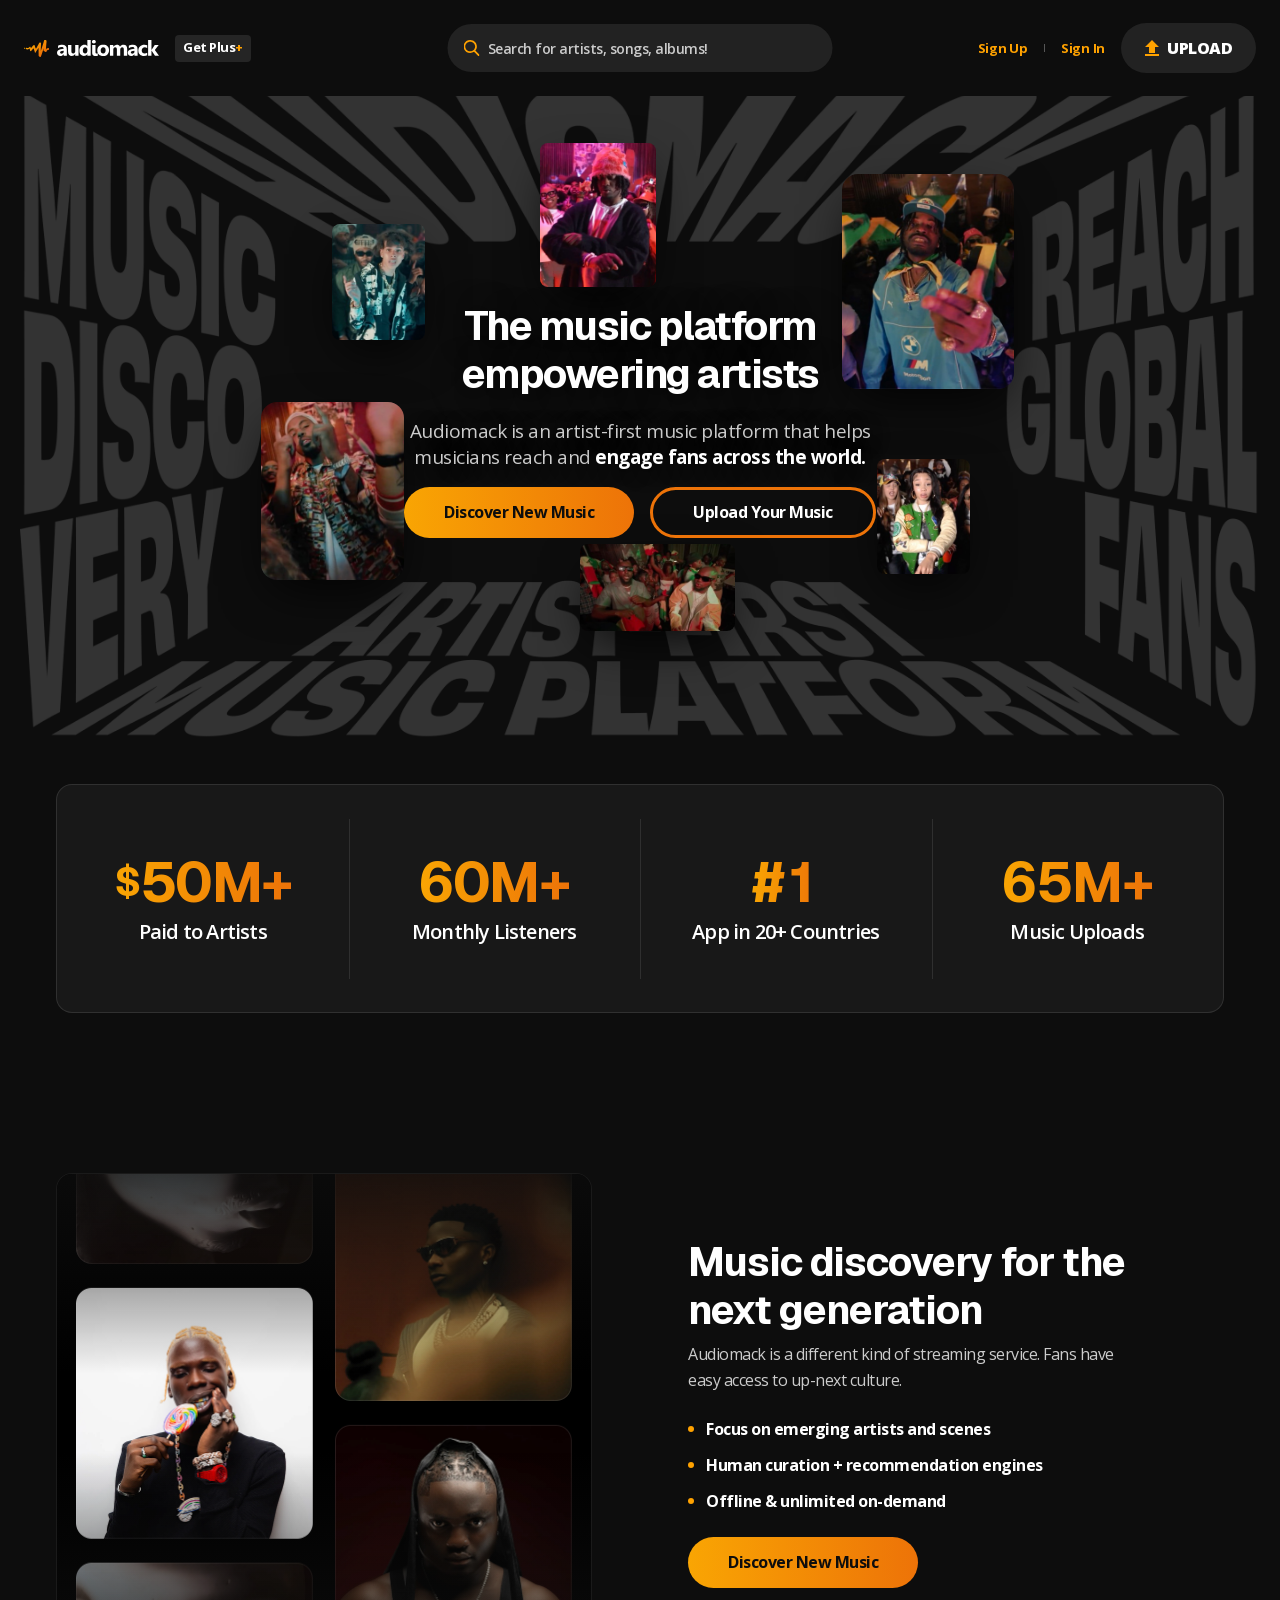
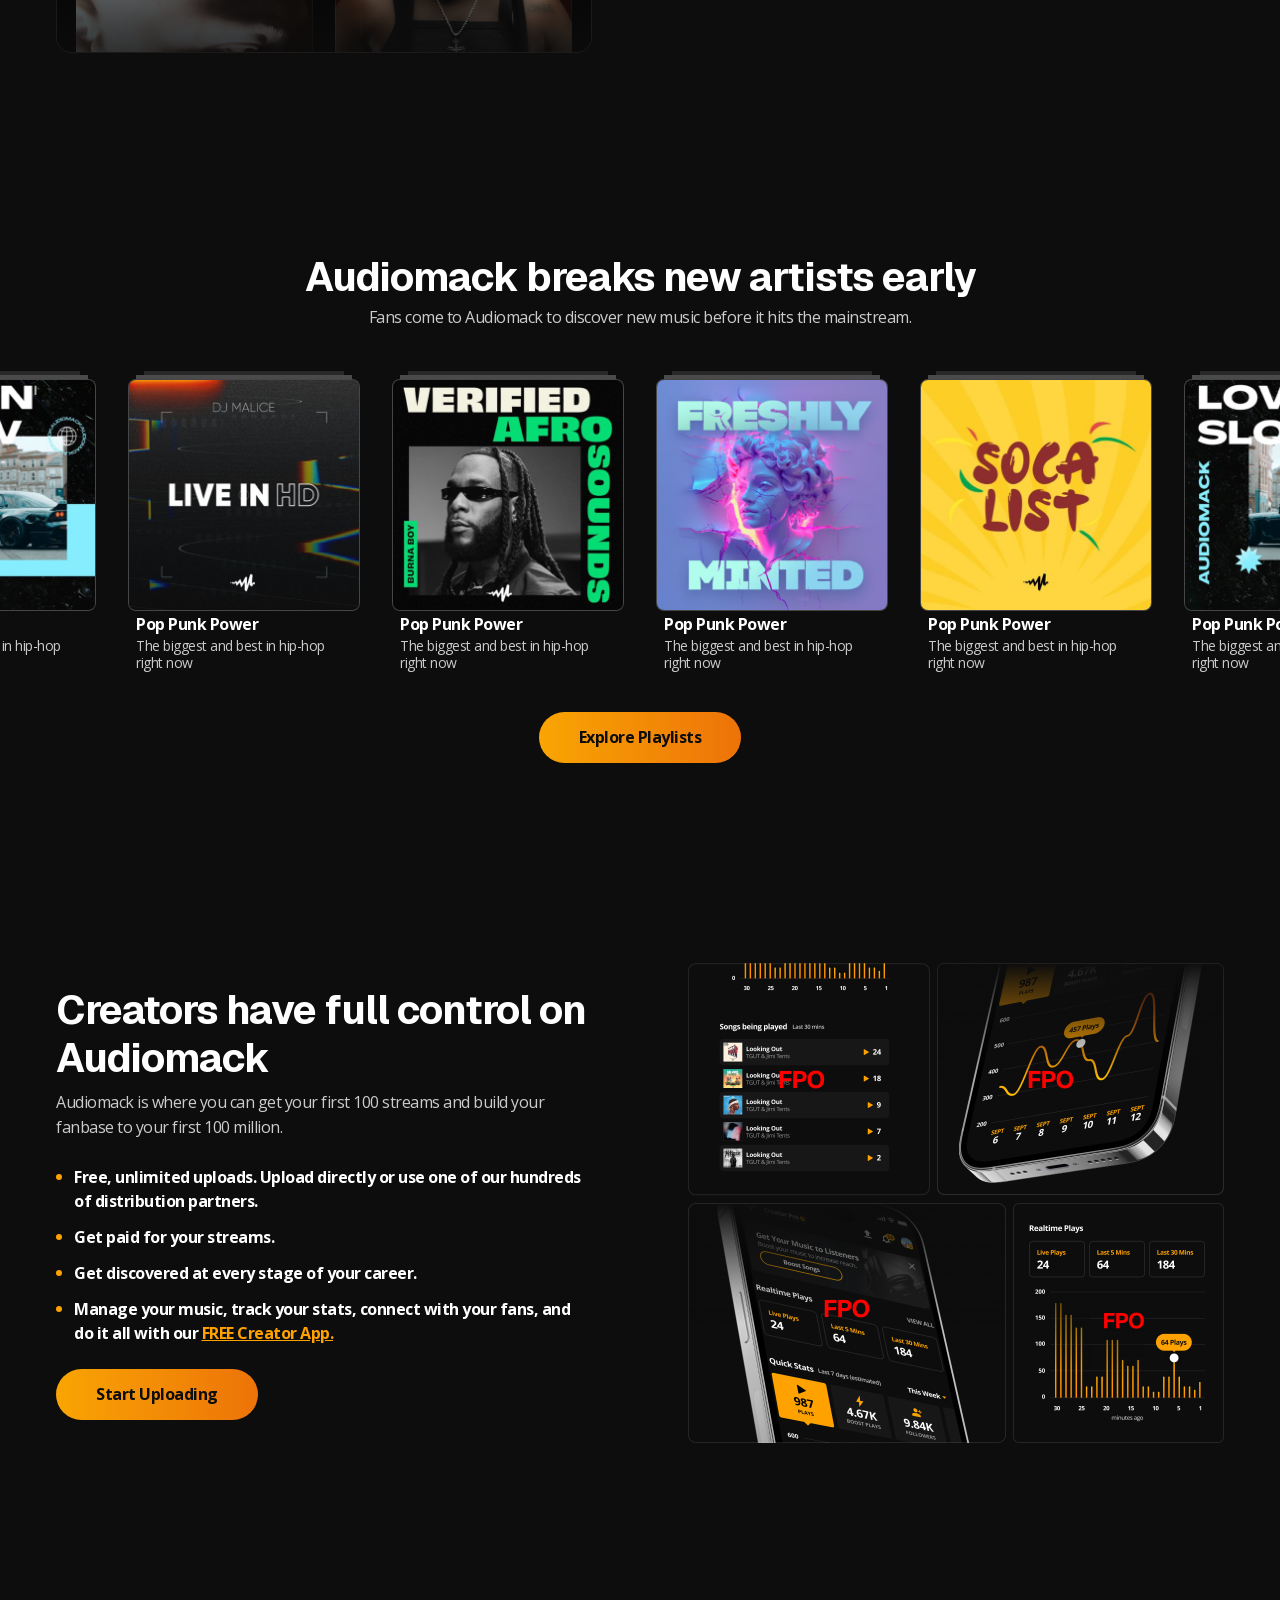
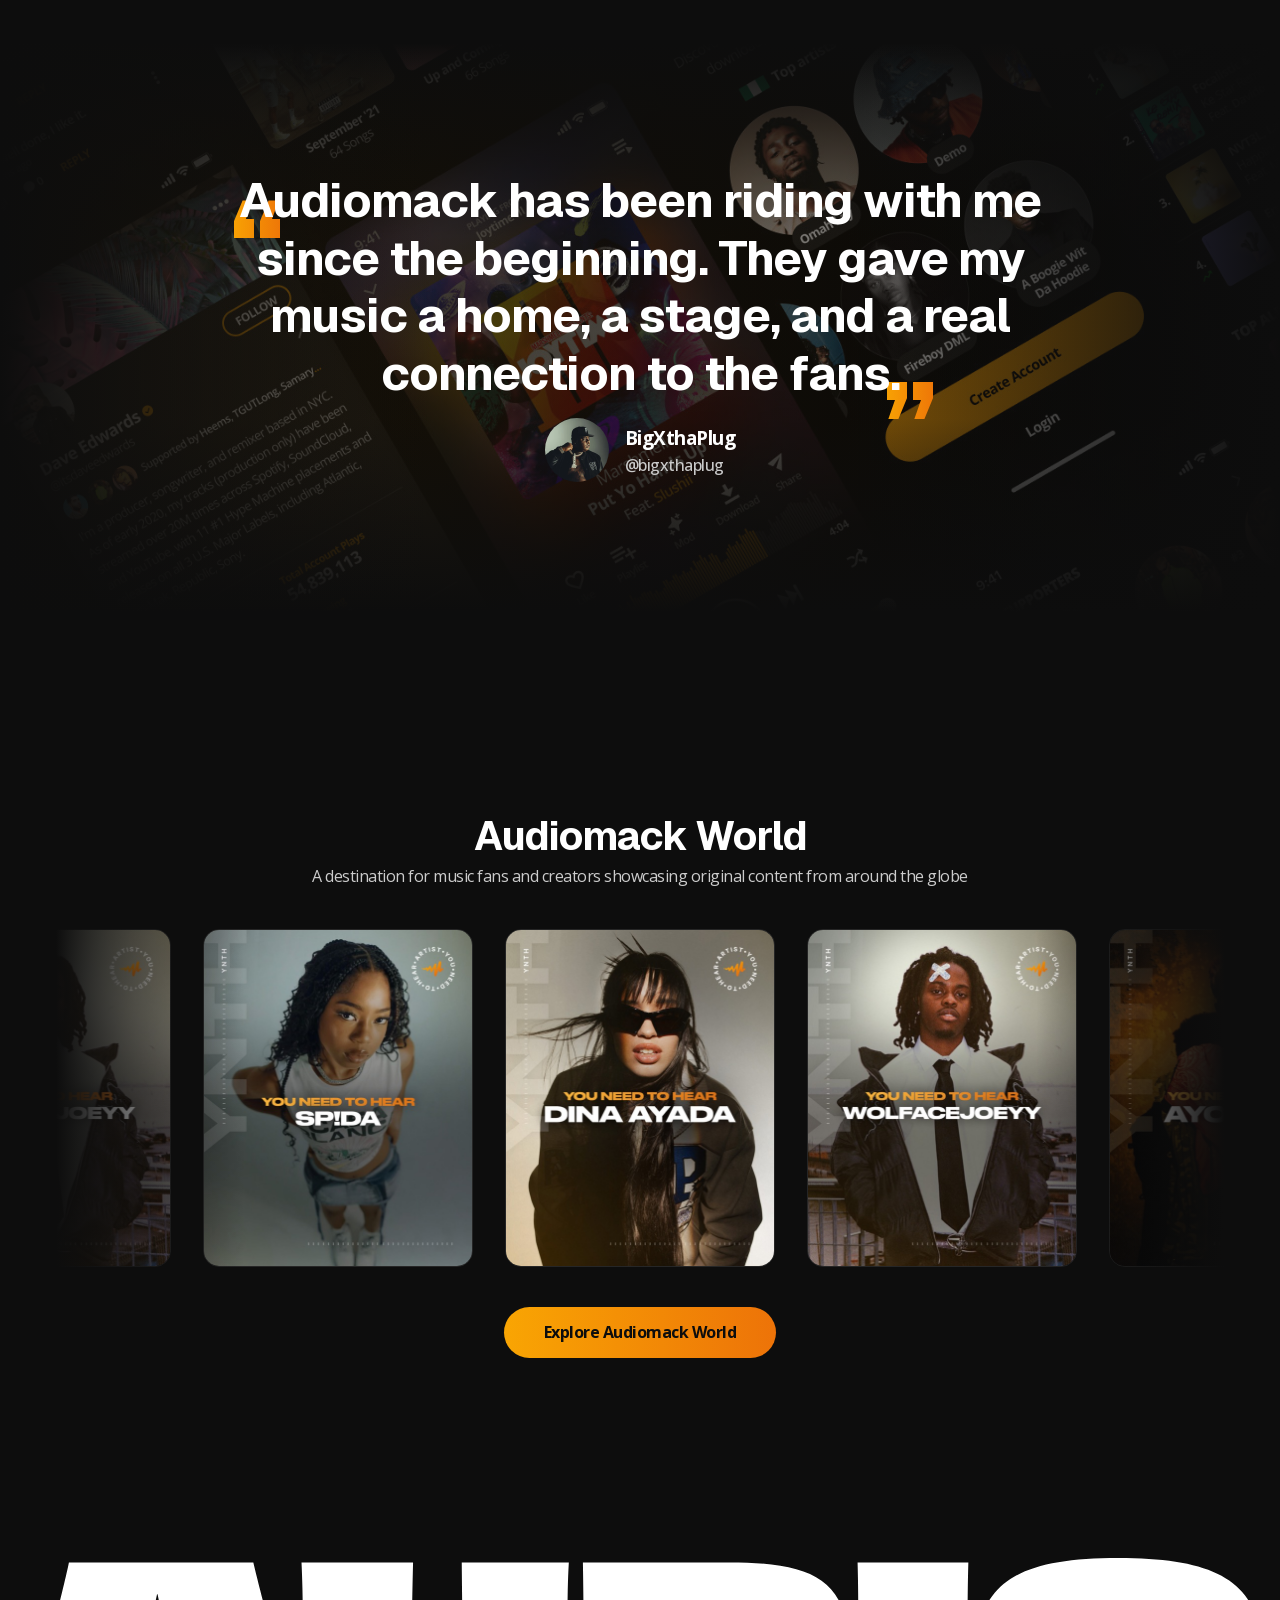
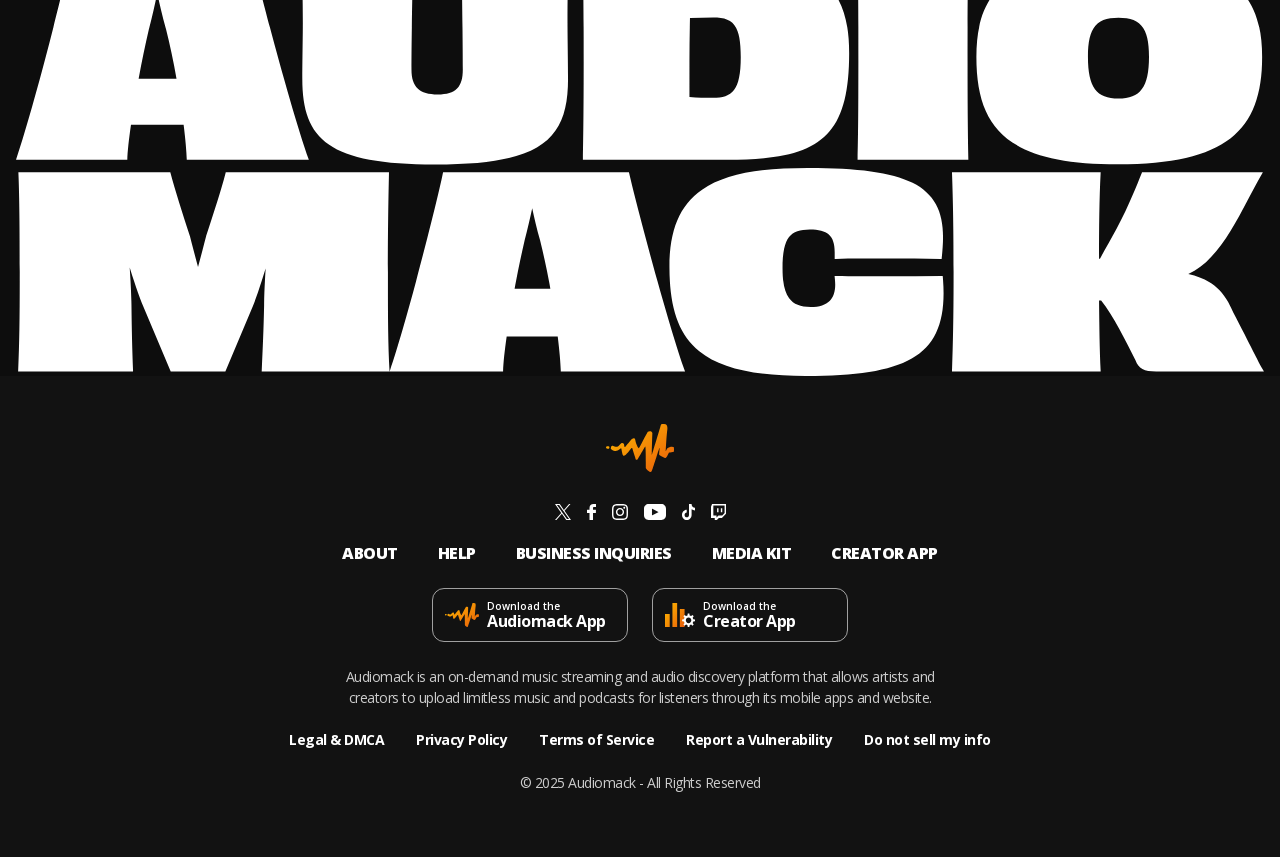
==== index.html @ eeddd021 "Animate music discovery collage as two looping columns Replace the five-image collage with the two c" ====
<!doctype html>
<html lang="en">
  <head>
    <meta charset="utf-8" />
    <meta name="viewport" content="width=device-width, initial-scale=1" />
    <meta name="robots" content="noindex, nofollow" />
    <title>Audiomack — The music platform empowering artists</title>
    <meta
      name="description"
      content="Audiomack is an artist-first music platform that helps musicians reach and engage fans across the world."
    />
    <link rel="icon" href="img/logo-mark.svg" type="image/svg+xml" />
    <link rel="preload" href="fonts/geist-latin-var.woff2" as="font" type="font/woff2" crossorigin />
    <link rel="preload" href="fonts/opensans-latin-var.woff2" as="font" type="font/woff2" crossorigin />
    <link rel="stylesheet" href="styles.css" />
  </head>
  <body>
    <!-- ============================================================ nav -->
    <header class="nav" id="nav">
      <nav class="nav__inner">
        <div class="nav__brand">
          <button class="nav__menu" type="button" aria-label="Menu">
            <span class="nav__menu-bars" aria-hidden="true"></span>
          </button>
          <a class="logo" href="./" aria-label="Audiomack home">
            <img class="logo__mark" src="img/logo-mark.svg" alt="" />
            <img class="logo__word" src="img/logo-word.svg" alt="Audiomack" />
          </a>
          <a class="pill-plus" href="#">Get Plus<span>+</span></a>
        </div>

        <div class="nav__search">
          <form class="search" role="search" onsubmit="return false">
            <label class="sr-only" for="site-search">Search for artists, songs, albums</label>
            <img class="search__icon" src="img/icon-search.svg" alt="" />
            <input
              class="search__input"
              id="site-search"
              type="search"
              placeholder="Search for artists, songs, albums!"
            />
          </form>
        </div>

        <div class="nav__actions">
          <button class="nav__search-btn" type="button" aria-label="Search">
            <span class="nav__search-glyph" aria-hidden="true"></span>
          </button>
          <div class="auth">
            <a href="#">Sign Up</a>
            <span class="auth__divider" aria-hidden="true"></span>
            <a href="#">Sign In</a>
          </div>
          <a class="btn-upload" href="#">
            <img src="img/icon-upload.svg" alt="" />
            <span>Upload</span>
          </a>
        </div>
      </nav>
    </header>

    <main>
      <!-- ========================================================= hero -->
      <section class="hero">
        <div class="hero__stage">
          <!-- extruded type backdrop -->
          <div class="hero__type" data-layer="hero-type">
            <img src="img/hero-type.png" alt="" />
          </div>

          <!-- floating artist cards; data-depth is a parallax weight -->
          <div class="hero__cards" data-layer="hero-cards">
            <div class="hero__card" data-depth="0.9"
                 style="left:20.417%; top:47.188%; width:11.111%; aspect-ratio:160/200; border-radius:16px">
              <img src="img/hero-card-1.jpg" alt="" />
            </div>
            <div class="hero__card" data-depth="0.45"
                 style="left:25.972%; top:19.753%; width:7.222%; aspect-ratio:104/130; border-radius:8px">
              <img src="img/hero-card-2.jpg" alt="" />
            </div>
            <div class="hero__card" data-depth="0.5"
                 style="left:68.542%; top:55.967%; width:7.222%; aspect-ratio:104/130; border-radius:8px">
              <img src="img/hero-card-3.jpg" alt="" />
            </div>
            <div class="hero__card" data-depth="0.75"
                 style="left:45.347%; top:69.136%; width:12.083%; aspect-ratio:174/98; border-radius:8px">
              <img src="img/hero-card-4.jpg" alt="" />
            </div>
            <div class="hero__card" data-depth="0.6"
                 style="left:42.222%; top:7.270%; width:9.028%; aspect-ratio:130/162; border-radius:8px">
              <img src="img/hero-card-5.jpg" alt="" />
            </div>
            <div class="hero__card" data-depth="1"
                 style="left:65.764%; top:12.072%; width:13.472%; aspect-ratio:194/242; border-radius:16px">
              <img src="img/hero-card-6.jpg" alt="" />
            </div>
          </div>

          <div class="hero__copy">
            <h1 class="hero__title">The music platform<br />empowering artists</h1>
            <p class="hero__lede">
              Audiomack is an artist-first music platform that helps musicians
              reach and <strong>engage fans across the world.</strong>
            </p>
            <div class="hero__actions">
              <a class="btn btn--primary" href="#">Discover New Music</a>
              <a class="btn btn--outline" href="#">Upload Your Music</a>
            </div>
          </div>
        </div>
      </section>

      <div class="stack">
        <div class="stack__pair">
          <!-- ==================================================== stats -->
          <div class="container">
            <div class="stats">
              <div class="stat">
                <div class="stat__value">
                  <span class="stat__prefix">$</span><span class="stat__num">50M+</span>
                </div>
                <p class="stat__label">Paid to Artists</p>
              </div>
              <div class="stat">
                <div class="stat__value"><span class="stat__num">60M+</span></div>
                <p class="stat__label">Monthly Listeners</p>
              </div>
              <div class="stat stat--rank">
                <div class="stat__value"><span class="stat__num">#1</span></div>
                <p class="stat__label">App in 20+ Countries</p>
              </div>
              <div class="stat">
                <div class="stat__value"><span class="stat__num">65M+</span></div>
                <p class="stat__label">Music Uploads</p>
              </div>
            </div>
          </div>

          <!-- ================================================ discovery -->
          <div class="container">
            <div class="split">
              <div class="split__media">
                <div class="collage">
                  <!-- each column is one exported strip, doubled so the drift loops seamlessly -->
                  <div class="collage__col collage__col--a">
                    <div class="collage__track collage__track--up">
                      <img src="img/artists-left.png" alt="" />
                      <img src="img/artists-left.png" alt="" aria-hidden="true" />
                    </div>
                  </div>
                  <div class="collage__col collage__col--b">
                    <div class="collage__track collage__track--down">
                      <img src="img/artists-right.png" alt="" />
                      <img src="img/artists-right.png" alt="" aria-hidden="true" />
                    </div>
                  </div>
                  <div class="collage__fade collage__fade--top" aria-hidden="true"></div>
                  <div class="collage__fade collage__fade--bottom" aria-hidden="true"></div>
                </div>
              </div>

              <div class="split__body">
                <div class="section-copy section-copy--narrow">
                  <div>
                    <h2>Music discovery for the next generation</h2>
                    <p>
                      Audiomack is a different kind of streaming service. Fans
                      have easy access to up-next culture.
                    </p>
                  </div>
                  <ul class="bullets">
                    <li><img src="img/bullet.svg" alt="" /><span>Focus on emerging artists and scenes</span></li>
                    <li><img src="img/bullet.svg" alt="" /><span>Human curation + recommendation engines</span></li>
                    <li><img src="img/bullet.svg" alt="" /><span>Offline &amp; unlimited on-demand</span></li>
                  </ul>
                  <a class="btn btn--primary" href="#">Discover New Music</a>
                </div>
              </div>
            </div>
          </div>
        </div>

        <!-- ================================================== playlists -->
        <section class="section">
          <div class="container">
            <div class="section__head">
              <h2>Audiomack breaks new artists early</h2>
              <p>Fans come to Audiomack to discover new music before it hits the mainstream.</p>
            </div>
          </div>

          <div class="rail">
            <div class="rail__track">
              <div class="rail__items">
                <article class="tile">
                  <img class="tile__shelf" src="img/tile-shelf.svg" alt="" />
                  <div class="tile__art"><img src="img/pl-1.jpg" alt="Pop Punk Power" /></div>
                  <div class="tile__text">
                    <h3 class="tile__title">Pop Punk Power</h3>
                    <p class="tile__sub">The biggest and best in hip-hop right now</p>
                  </div>
                </article>
                <article class="tile">
                  <img class="tile__shelf" src="img/tile-shelf.svg" alt="" />
                  <div class="tile__art"><img src="img/pl-2.jpg" alt="Pop Punk Power" /></div>
                  <div class="tile__text">
                    <h3 class="tile__title">Pop Punk Power</h3>
                    <p class="tile__sub">The biggest and best in hip-hop right now</p>
                  </div>
                </article>
                <article class="tile">
                  <img class="tile__shelf" src="img/tile-shelf.svg" alt="" />
                  <div class="tile__art"><img src="img/pl-3.jpg" alt="Pop Punk Power" /></div>
                  <div class="tile__text">
                    <h3 class="tile__title">Pop Punk Power</h3>
                    <p class="tile__sub">The biggest and best in hip-hop right now</p>
                  </div>
                </article>
                <article class="tile">
                  <img class="tile__shelf" src="img/tile-shelf.svg" alt="" />
                  <div class="tile__art"><img src="img/pl-4.jpg" alt="Pop Punk Power" /></div>
                  <div class="tile__text">
                    <h3 class="tile__title">Pop Punk Power</h3>
                    <p class="tile__sub">The biggest and best in hip-hop right now</p>
                  </div>
                </article>
                <article class="tile">
                  <img class="tile__shelf" src="img/tile-shelf.svg" alt="" />
                  <div class="tile__art"><img src="img/pl-5.jpg" alt="Pop Punk Power" /></div>
                  <div class="tile__text">
                    <h3 class="tile__title">Pop Punk Power</h3>
                    <p class="tile__sub">The biggest and best in hip-hop right now</p>
                  </div>
                </article>
                <article class="tile">
                  <img class="tile__shelf" src="img/tile-shelf.svg" alt="" />
                  <div class="tile__art"><img src="img/pl-1.jpg" alt="Pop Punk Power" /></div>
                  <div class="tile__text">
                    <h3 class="tile__title">Pop Punk Power</h3>
                    <p class="tile__sub">The biggest and best in hip-hop right now</p>
                  </div>
                </article>
              </div>
            </div>
          </div>

          <a class="btn btn--primary" href="#">Explore Playlists</a>
        </section>

        <!-- =================================================== creators -->
        <div class="container">
          <div class="split">
            <div class="split__body">
              <div class="section-copy">
                <div>
                  <h2>Creators have full control on Audiomack</h2>
                  <p>
                    Audiomack is where you can get your first 100 streams and
                    build your fanbase to your first 100 million.
                  </p>
                </div>
                <ul class="bullets">
                  <li>
                    <img src="img/bullet.svg" alt="" />
                    <span>Free, unlimited uploads. Upload directly or use one of our hundreds of distribution partners.</span>
                  </li>
                  <li><img src="img/bullet.svg" alt="" /><span>Get paid for your streams.</span></li>
                  <li><img src="img/bullet.svg" alt="" /><span>Get discovered at every stage of your career.</span></li>
                  <li>
                    <img src="img/bullet.svg" alt="" />
                    <span>Manage your music, track your stats, connect with your fans, and do it all with our
                      <a href="#">FREE Creator App.</a></span>
                  </li>
                </ul>
                <a class="btn btn--primary" href="#">Start Uploading</a>
              </div>
            </div>

            <div class="split__media">
              <div class="dashboard">
                <img src="img/creator-dashboard.png" alt="" />
              </div>
            </div>
          </div>
        </div>

        <!-- ================================================ testimonial -->
        <section class="quote">
          <div class="quote__inner">
            <img class="quote__bg" src="img/testimonial-collage.jpg" alt="" />
            <div class="quote__wash" aria-hidden="true"></div>
            <div class="quote__fade-y" aria-hidden="true"></div>
            <div class="quote__fade-x" aria-hidden="true"></div>

            <span class="quote__mark quote__mark--open" aria-hidden="true">&ldquo;</span>
            <span class="quote__mark quote__mark--close" aria-hidden="true">&rdquo;</span>

            <figure class="quote__figure">
              <blockquote class="quote__text">
                Audiomack has been riding with me since the beginning. They gave
                my music a home, a stage, and a real connection to the fans.
              </blockquote>
              <figcaption class="quote__by">
                <img class="quote__avatar" src="img/avatar-bigx.png" alt="" />
                <div>
                  <p class="quote__name">BigXthaPlug</p>
                  <p class="quote__handle">@bigxthaplug</p>
                </div>
              </figcaption>
            </figure>
          </div>
        </section>

        <!-- ====================================================== world -->
        <section class="section">
          <div class="container">
            <div class="section__head">
              <h2>Audiomack World</h2>
              <p>
                A destination for music fans and creators showcasing original
                content from around the globe
              </p>
            </div>
          </div>

          <!-- Frame 26086895: clipped to the content column, black fades either side -->
          <div class="rail rail--framed">
            <div class="rail__track">
              <div class="rail__items">
                <div class="world-card"><img src="img/world-1.jpg" alt="" /></div>
                <div class="world-card"><img src="img/world-2.jpg" alt="" /></div>
                <div class="world-card"><img src="img/world-3.jpg" alt="" /></div>
                <div class="world-card"><img src="img/world-1.jpg" alt="" /></div>
                <div class="world-card"><img src="img/world-4.jpg" alt="" /></div>
              </div>
            </div>
            <div class="rail__fade rail__fade--start" aria-hidden="true"></div>
            <div class="rail__fade rail__fade--end" aria-hidden="true"></div>
          </div>

          <a class="btn btn--primary" href="#">Explore Audiomack World</a>
        </section>

        <!-- =========================================== wordmark + footer -->
        <div>
          <div class="wordmark">
            <img src="img/wordmark-audiomack.svg" alt="Audiomack" />
          </div>

          <footer class="footer">
            <div class="footer__inner">
              <img class="footer__mark" src="img/logo-mark.svg" alt="Audiomack" />
              <img class="footer__social" src="img/social-icons.svg" alt="Audiomack on social media" />

              <nav class="footer__nav" aria-label="Footer">
                <a href="#">About</a>
                <a href="#">Help</a>
                <a href="#">Business inquiries</a>
                <a href="#">Media Kit</a>
                <a href="#">Creator App</a>
              </nav>

              <div class="badges">
                <a class="badge" href="#">
                  <img src="img/badge-mark.svg" alt="" style="width:34px" />
                  <span>
                    <span class="badge__eyebrow">Download the</span>
                    <span class="badge__label">Audiomack App</span>
                  </span>
                </a>
                <a class="badge" href="#">
                  <img src="img/badge-creator-icon.svg" alt="" style="width:30px" />
                  <span>
                    <span class="badge__eyebrow">Download the</span>
                    <span class="badge__label">Creator App</span>
                  </span>
                </a>
              </div>

              <p class="footer__about">
                Audiomack is an on-demand music streaming and audio discovery
                platform that allows artists and creators to upload limitless
                music and podcasts for listeners through its mobile apps and
                website.
              </p>

              <nav class="footer__legal" aria-label="Legal">
                <a href="#">Legal &amp; DMCA</a>
                <a href="#">Privacy Policy</a>
                <a href="#">Terms of Service</a>
                <a href="#">Report a Vulnerability</a>
                <a href="#">Do not sell my info</a>
              </nav>

              <p class="footer__copyright">© 2025 Audiomack - All Rights Reserved</p>
            </div>
          </footer>
        </div>
      </div>
    </main>

    <script src="main.js"></script>
  </body>
</html>
---- styles.css ----
/* ==========================================================================
   Audiomack — homepage design shot
   Ported from Figma "AM — Desktop" / AM-Home (16657:2581), a 1440 frame with
   a 1168 content column. Static: no build step, no CDN, relative paths only.
   ========================================================================== */

@font-face {
  font-family: "Geist";
  src: url("fonts/geist-latin-var.woff2") format("woff2");
  font-weight: 100 900;
  font-style: normal;
  font-display: swap;
}

@font-face {
  font-family: "Open Sans";
  src: url("fonts/opensans-latin-var.woff2") format("woff2");
  font-weight: 300 800;
  font-style: normal;
  font-display: swap;
}

:root {
  --bg: #0d0d0d;
  --surface: #181818;
  --surface-raised: #222;
  --surface-footer: #121212;
  --surface-tile: #262626;
  --line: rgba(255, 255, 255, 0.1);
  --line-strong: rgba(255, 255, 255, 0.15);
  --text: #fff;
  --muted: #ccc;
  --muted-dim: #cacaca;
  --brand: #ffa200;
  --brand-from: #ed7308;
  --brand-to: #f9a503;
  --brand-gradient: linear-gradient(to left, var(--brand-from), var(--brand-to));

  --font-display: "Geist", ui-sans-serif, system-ui, sans-serif;
  --font-sans: "Open Sans", ui-sans-serif, system-ui, sans-serif;

  --container: 1168px;
  --gutter: 24px;
  --section-gap: 200px;
}

*,
*::before,
*::after {
  box-sizing: border-box;
}

html {
  scroll-behavior: smooth;
}

body {
  margin: 0;
  background: var(--bg);
  color: var(--text);
  font-family: var(--font-sans);
  -webkit-font-smoothing: antialiased;
}

img {
  display: block;
  max-width: 100%;
}

a {
  color: inherit;
  text-decoration: none;
}

::selection {
  background: var(--brand);
  color: var(--bg);
}

:focus-visible {
  outline: 2px solid var(--brand);
  outline-offset: 3px;
  border-radius: 4px;
}

@media (prefers-reduced-motion: reduce) {
  html {
    scroll-behavior: auto;
  }
  *,
  *::before,
  *::after {
    animation-duration: 0.01ms !important;
    transition-duration: 0.01ms !important;
  }
}

/* max-width carries the gutter so the *content* box is a true 1168 at
   desktop; the padding only starts biting once the window is narrower. */
.container {
  width: 100%;
  max-width: calc(var(--container) + var(--gutter) * 2);
  margin-inline: auto;
  padding-inline: var(--gutter);
}

.sr-only {
  position: absolute;
  width: 1px;
  height: 1px;
  padding: 0;
  margin: -1px;
  overflow: hidden;
  clip-path: inset(50%);
  white-space: nowrap;
  border: 0;
}

/* --------------------------------------------------------------- buttons */

.btn {
  display: inline-flex;
  align-items: center;
  justify-content: center;
  white-space: nowrap;
  border: 0;
  border-radius: 999px;
  padding: 16px 40px;
  font-family: var(--font-sans);
  font-size: 16px;
  font-weight: 700;
  line-height: 1.2;
  letter-spacing: -0.5px;
  cursor: pointer;
  transition: transform 0.2s ease-out, box-shadow 0.2s ease-out,
    background-color 0.2s ease-out;
}

.btn:hover {
  transform: translateY(-2px);
}

.btn:active {
  transform: translateY(0);
}

.btn--primary {
  background-image: var(--brand-gradient);
  color: var(--bg);
}

.btn--primary:hover {
  box-shadow: 0 14px 32px -12px rgba(249, 165, 3, 0.8);
}

/* the border is absorbed out of the block padding so the outline button
   still measures the same height as the solid one beside it */
.btn--outline {
  border: 3px solid var(--brand-from);
  padding-block: 13px;
  background: transparent;
  color: var(--text);
}

.btn--outline:hover {
  background: rgba(237, 115, 8, 0.1);
}

/* ------------------------------------------------------------------- nav */

.nav {
  position: sticky;
  top: 0;
  z-index: 50;
  width: 100%;
  transition: background-color 0.3s ease, backdrop-filter 0.3s ease;
}

/* toggled from main.js once the page scrolls */
.nav.is-scrolled {
  background: rgba(13, 13, 13, 0.85);
  backdrop-filter: blur(12px);
}

.nav__inner {
  position: relative;
  display: flex;
  align-items: center;
  gap: 16px;
  height: 96px;
  max-width: 1440px;
  margin-inline: auto;
  padding-inline: var(--gutter);
}

.nav__brand {
  display: flex;
  align-items: center;
  gap: 16px;
}

/* the hamburger and the icon-only search both appear at the mobile breakpoint */
.nav__menu,
.nav__search-btn {
  display: none;
  align-items: center;
  justify-content: center;
  width: 16px;
  height: 24px;
  padding: 0;
  border: 0;
  background: none;
  cursor: pointer;
}

/* three bars: the centre one is the element, the outer two are its edges */
.nav__menu-bars,
.nav__menu-bars::before,
.nav__menu-bars::after {
  display: block;
  width: 16px;
  height: 2px;
  border-radius: 1px;
  background: var(--text);
}

.nav__menu-bars {
  position: relative;
}

.nav__menu-bars::before,
.nav__menu-bars::after {
  content: "";
  position: absolute;
  left: 0;
}

.nav__menu-bars::before {
  top: -5px;
}

.nav__menu-bars::after {
  top: 5px;
}

/* masked so the orange source SVG can be drawn in white */
.nav__search-glyph {
  display: block;
  width: 18px;
  height: 18px;
  background: var(--text);
  -webkit-mask: url("img/icon-search.svg") center / contain no-repeat;
  mask: url("img/icon-search.svg") center / contain no-repeat;
}

.logo {
  display: flex;
  align-items: center;
  gap: 8px;
}

.logo__mark {
  width: 25px;
  height: 17px;
}

.logo__word {
  width: 102px;
  height: 16px;
}

.pill-plus {
  border-radius: 4px;
  background: rgba(255, 255, 255, 0.1);
  padding: 6px 8px 8px;
  font-size: 13px;
  font-weight: 700;
  line-height: 1;
  letter-spacing: -0.5px;
  transition: background-color 0.2s ease;
}

.pill-plus:hover {
  background: rgba(255, 255, 255, 0.2);
}

.pill-plus span {
  color: var(--brand);
}

/* the search field is centred on the 1440 frame, not on the flex row */
.nav__search {
  position: absolute;
  left: 50%;
  transform: translateX(-50%);
  width: 385px;
  height: 48px;
}

.search {
  position: relative;
  height: 100%;
}

.search__icon {
  position: absolute;
  top: 50%;
  left: 16px;
  width: 16px;
  height: 16px;
  transform: translateY(-50%);
  pointer-events: none;
}

.search__input {
  width: 100%;
  height: 100%;
  border: 0;
  border-radius: 30px;
  background: var(--surface-raised);
  padding: 0 16px 0 40px;
  color: var(--text);
  font-family: var(--font-sans);
  font-size: 14px;
  font-weight: 600;
  letter-spacing: -0.5px;
  transition: background-color 0.2s ease;
}

.search__input::placeholder {
  color: var(--muted);
}

.search__input:focus {
  outline: none;
  background: #2a2a2a;
}

.nav__actions {
  display: flex;
  align-items: center;
  gap: 16px;
  margin-left: auto;
}

.auth {
  display: flex;
  align-items: center;
  gap: 16px;
}

.auth a {
  color: var(--brand);
  font-size: 13px;
  font-weight: 700;
  letter-spacing: -0.25px;
}

.auth a:hover {
  text-decoration: underline;
}

.auth__divider {
  width: 1px;
  height: 8px;
  background: rgba(255, 255, 255, 0.3);
}

.btn-upload {
  display: flex;
  align-items: center;
  justify-content: center;
  gap: 8px;
  height: 50px;
  border-radius: 25px;
  background: var(--surface-raised);
  padding-inline: 24px;
  transition: background-color 0.2s ease;
}

.btn-upload:hover {
  background: #2f2f2f;
}

.btn-upload img {
  width: 14px;
  height: 16px;
}

.btn-upload span {
  font-size: 16px;
  font-weight: 800;
  letter-spacing: -0.5px;
  text-transform: uppercase;
}

/* ------------------------------------------------------------------ hero */

.hero {
  position: relative;
  width: 100%;
  overflow: hidden;
}

.hero__stage {
  position: relative;
  width: 100%;
  max-width: 1440px;
  margin-inline: auto;
  aspect-ratio: 1440 / 729;
}

/* backdrop sits at (23,-7) / 1395x730 within the 1440x729 frame */
.hero__type {
  position: absolute;
  top: -0.96%;
  left: 1.597%;
  width: 96.875%;
  height: 100.14%;
  user-select: none;
  pointer-events: none;
}

.hero__type img {
  width: 100%;
  height: 100%;
  object-fit: fill;
}

.hero__cards {
  position: absolute;
  inset: 0;
  pointer-events: none;
}

/* each card carries its own left/top/width/aspect inline — see index.html */
.hero__card {
  position: absolute;
  overflow: hidden;
  box-shadow: 0 18px 50px -12px rgba(0, 0, 0, 0.9);
}

.hero__card img {
  width: 100%;
  height: 100%;
  object-fit: cover;
}

.hero__copy {
  position: absolute;
  inset: 0;
  z-index: 10;
  display: flex;
  flex-direction: column;
  align-items: center;
  justify-content: center;
  gap: 16px;
  padding: 64px;
  text-align: center;
}

.hero__title {
  margin: 0;
  max-width: 600px;
  font-family: var(--font-display);
  font-size: 40px;
  font-weight: 700;
  line-height: 1.2;
  letter-spacing: -1.5px;
  text-shadow: 0 2px 30px rgba(0, 0, 0, 0.85);
}

.hero__lede {
  margin: 4px 0 0;
  max-width: 512px;
  color: var(--muted);
  font-size: 19px;
  line-height: 1.4;
  letter-spacing: -0.5px;
  text-shadow: 0 2px 20px rgba(0, 0, 0, 0.85);
}

.hero__lede strong {
  color: var(--text);
  font-weight: 700;
}

.hero__actions {
  display: flex;
  gap: 16px;
  align-items: flex-end;
}

/* ----------------------------------------------------------------- stats */

.stats {
  display: flex;
  align-items: center;
  border: 1px solid var(--line);
  border-radius: 16px;
  background: var(--surface);
}

.stat {
  position: relative;
  flex: 1 0 0;
  display: flex;
  flex-direction: column;
  align-items: center;
  justify-content: center;
  padding: 64px 8px;
  text-align: center;
}

/* hairline between cells */
.stat + .stat::before {
  content: "";
  position: absolute;
  top: 50%;
  left: 0;
  width: 1px;
  height: 160px;
  transform: translateY(-50%);
  background: rgba(255, 255, 255, 0.1);
}

.stat__value {
  display: flex;
  align-items: flex-end;
  justify-content: center;
  font-family: var(--font-display);
  font-weight: 700;
  line-height: 1.2;
  background-image: var(--brand-gradient);
  -webkit-background-clip: text;
  background-clip: text;
  color: transparent;
}

.stat__num {
  font-size: 56px;
  letter-spacing: -1.5px;
  white-space: nowrap;
}

/* the "$" is set smaller and sits on the baseline of the number */
.stat__prefix {
  font-size: 40px;
  letter-spacing: -1.5px;
  padding-bottom: 0.25em;
}

.stat--rank .stat__num {
  letter-spacing: 4px;
}

.stat__label {
  margin: 0;
  font-size: 20px;
  font-weight: 600;
  line-height: 1.6;
  letter-spacing: -0.8px;
}

/* ------------------------------------------------- two-column text+media */

.split {
  display: flex;
  align-items: center;
  gap: 96px;
}

.split__media,
.split__body {
  flex: 1 0 0;
  min-width: 0;
}

.section-copy {
  display: flex;
  flex-direction: column;
  align-items: flex-start;
  gap: 16px;
}

.section-copy h2 {
  margin: 0;
  font-family: var(--font-display);
  font-size: 40px;
  font-weight: 700;
  line-height: 1.2;
  letter-spacing: -1px;
}

.section-copy p {
  margin: 8px 0 0;
  color: var(--muted);
  font-size: 16px;
  line-height: 1.6;
  letter-spacing: -0.5px;
}

.bullets {
  margin: 0;
  padding: 8px 0;
  list-style: none;
  display: flex;
  flex-direction: column;
  gap: 12px;
}

/* Discovery sets its copy to 448 inside the 536 column; Creators runs full. */
.section-copy--narrow h2,
.section-copy--narrow p,
.section-copy--narrow .bullets {
  max-width: 448px;
}

.bullets li {
  display: flex;
  align-items: flex-start;
  gap: 12px;
  font-size: 16px;
  font-weight: 700;
  line-height: 1.5;
  letter-spacing: -0.5px;
}

.bullets img {
  flex-shrink: 0;
  width: 6px;
  height: 6px;
  margin-top: 9px;
}

.bullets a {
  color: var(--brand);
  text-decoration: underline;
}

/* ------------------------------------------------------- artist collage */

.collage {
  position: relative;
  width: 100%;
  aspect-ratio: 536 / 480;
  overflow: hidden;
  border: 1px solid var(--line);
  border-radius: 16px;
  background: #000;
}

/* two offset columns; kept as separate nodes so they can scroll opposite ways */
.collage__col {
  position: absolute;
  width: 44.37%;
}

.collage__col--a {
  left: 3.52%;
  top: -33.75%;
}

.collage__col--b {
  left: 52.11%;
  top: -5%;
}

/* Each track holds the strip twice. The trailing margin is on BOTH copies, so
   the track is exactly two repeats tall and translating -50% lands copy 2 where
   copy 1 began — no seam, no jump. 10.09% of the column width == the 24px gap
   the strip itself uses between cards, so the rhythm stays even across the loop. */
.collage__track {
  display: flex;
  flex-direction: column;
  will-change: transform;
  animation: collage-drift 60s linear infinite;
}

/* corners are baked into the strip as transparency, so no radius needed here */
.collage__track img {
  display: block;
  width: 100%;
  height: auto;
  margin-bottom: 10.09%;
}

.collage__track--down {
  animation-duration: 72s;
  animation-direction: reverse;
}

@keyframes collage-drift {
  from {
    transform: translateY(0);
  }
  to {
    transform: translateY(-50%);
  }
}

@media (prefers-reduced-motion: reduce) {
  .collage__track {
    animation: none;
  }
}

.collage__fade {
  position: absolute;
  inset-inline: 0;
  height: 41.67%;
  opacity: 0.8;
  pointer-events: none;
}

.collage__fade--top {
  top: 0;
  background: linear-gradient(to bottom, var(--bg), transparent);
}

.collage__fade--bottom {
  bottom: 0;
  background: linear-gradient(to top, var(--bg), transparent);
}

/* ------------------------------------------------------ centred sections */

.section {
  display: flex;
  flex-direction: column;
  align-items: center;
  gap: 40px;
}

.section__head {
  display: flex;
  flex-direction: column;
  align-items: center;
  gap: 4px;
  text-align: center;
}

.section__head h2 {
  margin: 0;
  font-family: var(--font-display);
  font-size: 40px;
  font-weight: 700;
  line-height: 1.2;
  letter-spacing: -1px;
}

.section__head p {
  margin: 0;
  max-width: 730px;
  color: var(--muted);
  font-size: 16px;
  line-height: 1.6;
  letter-spacing: -0.5px;
}

/* ------------------------------------------------------------ card rails */

/* rails are wider than the column on purpose and run to the frame edge */
.rail {
  position: relative;
  width: 100%;
  overflow: hidden;
}

/* Frame 26086895 — the World rail is clipped to the content column instead,
   with a black rectangle fading inward over each cut edge. */
.rail--framed {
  width: min(100% - var(--gutter) * 2, var(--container));
  margin-inline: auto;
}

.rail__fade {
  position: absolute;
  top: 0;
  bottom: 0;
  z-index: 2;
  width: 188px;
  pointer-events: none;
}

.rail__fade--start {
  left: 0;
  background: linear-gradient(to right, var(--bg), transparent);
}

.rail__fade--end {
  right: 0;
  background: linear-gradient(to left, var(--bg), transparent);
}

.rail__track {
  display: flex;
  justify-content: center;
}

.rail__items {
  display: flex;
  flex-shrink: 0;
  gap: 32px;
}

/* playlist tile */
.tile {
  width: 232px;
  flex-shrink: 0;
}

/* stacked-card edge above the artwork */
.tile__shelf {
  width: 93.1%;
  margin-inline: auto;
  aspect-ratio: 216 / 8;
}

.tile__art {
  position: relative;
  aspect-ratio: 1;
  overflow: hidden;
  border: 1px solid var(--line-strong);
  border-radius: 8px;
  background: var(--surface-tile);
}

.tile__art img {
  width: 100%;
  height: 100%;
  object-fit: cover;
  transition: transform 0.5s ease-out;
}

.tile:hover .tile__art img {
  transform: scale(1.05);
}

.tile__text {
  padding-left: 3.45%;
}

.tile__title {
  margin: 4px 0 0;
  width: 81.9%;
  font-size: 16px;
  font-weight: 700;
  line-height: 1.2;
  letter-spacing: -0.5px;
}

.tile__sub {
  margin: 4px 0 0;
  width: 93.1%;
  color: var(--muted-dim);
  font-size: 14px;
  line-height: 1.2;
  letter-spacing: -0.5px;
}

/* Audiomack World card */
.world-card {
  position: relative;
  width: 270px;
  aspect-ratio: 270 / 338;
  flex-shrink: 0;
  overflow: hidden;
  border: 1px solid var(--line);
  border-radius: 16px;
}

.world-card img {
  width: 100%;
  height: 100%;
  object-fit: cover;
}

/* -------------------------------------------------- creator dashboard */

/* a flattened 536x480 export of the Figma "creators" frame — the four panels,
   their edge fades, and the clipped right edge are all baked into the asset.
   Transparent between the panels, so the page background shows through. */
.dashboard {
  width: 100%;
  aspect-ratio: 536 / 480;
}

.dashboard img {
  width: 100%;
  height: 100%;
}

/* ----------------------------------------------------------- testimonial */

.quote {
  position: relative;
  width: 100%;
  overflow: hidden;
}

.quote__inner {
  position: relative;
  display: flex;
  align-items: center;
  justify-content: center;
  max-width: 1440px;
  margin-inline: auto;
  aspect-ratio: 1440 / 640;
}

.quote__bg {
  position: absolute;
  inset: 0;
  width: 100%;
  height: 100%;
  object-fit: cover;
}

.quote__wash,
.quote__fade-y,
.quote__fade-x {
  position: absolute;
  inset: 0;
  pointer-events: none;
}

/* 16% orange wash over the collage */
.quote__wash {
  background: linear-gradient(to right, rgba(255, 162, 0, 0.16), transparent);
}

/* flat scrim + edge fades keep the art quiet behind the quote */
.quote__fade-y {
  background: linear-gradient(
    to bottom,
    #0d0d0d 0%,
    rgba(13, 13, 13, 0.55) 34%,
    rgba(13, 13, 13, 0.55) 66%,
    #0d0d0d 100%
  );
}

.quote__fade-x {
  background: linear-gradient(
    to right,
    #0d0d0d 0%,
    transparent 34%,
    transparent 66%,
    #0d0d0d 100%
  );
}

.quote__mark {
  position: absolute;
  font-family: var(--font-display);
  font-size: 120px;
  font-weight: 700;
  line-height: 1;
  background-image: var(--brand-gradient);
  -webkit-background-clip: text;
  background-clip: text;
  color: transparent;
  user-select: none;
}

.quote__mark--open {
  top: 25%;
  left: 17.9%;
}

.quote__mark--close {
  top: 56.7%;
  left: 68.9%;
}

.quote__figure {
  position: relative;
  z-index: 10;
  display: flex;
  flex-direction: column;
  align-items: center;
  gap: 16px;
  max-width: 882px;
  margin: 0;
  padding-inline: var(--gutter);
  text-align: center;
}

.quote__text {
  margin: 0;
  font-family: var(--font-display);
  font-size: 48px;
  font-weight: 700;
  line-height: 1.2;
  letter-spacing: -1px;
}

.quote__by {
  display: flex;
  align-items: center;
  gap: 16px;
}

.quote__avatar {
  width: 64px;
  height: 64px;
  border-radius: 50%;
  object-fit: cover;
}

.quote__name {
  margin: 0;
  text-align: left;
  font-size: 19px;
  font-weight: 700;
  line-height: 1.5;
  letter-spacing: -0.5px;
}

.quote__handle {
  margin: 0;
  text-align: left;
  color: var(--muted-dim);
  font-size: 16px;
  font-weight: 500;
  line-height: 1.5;
  letter-spacing: -0.5px;
}

/* -------------------------------------------------- wordmark and footer */

.wordmark {
  width: 100%;
  padding-inline: 16px;
}

.wordmark img {
  width: 100%;
  max-width: 1383px;
  height: auto;
  margin-inline: auto;
}

.footer {
  width: 100%;
  background: var(--surface-footer);
  padding: 48px var(--gutter) 64px;
}

.footer__inner {
  display: flex;
  flex-direction: column;
  align-items: center;
  max-width: var(--container);
  margin-inline: auto;
}

.footer__mark {
  width: 68px;
  height: 48px;
}

.footer__social {
  width: 171px;
  height: 16px;
  margin-top: 32px;
}

.footer__nav {
  display: flex;
  flex-wrap: wrap;
  align-items: center;
  justify-content: center;
  gap: 12px 40px;
  margin-top: 24px;
}

.footer__nav a {
  font-size: 16px;
  font-weight: 800;
  line-height: 1.2;
  letter-spacing: -0.5px;
  text-transform: uppercase;
}

.footer__nav a:hover {
  color: var(--brand);
}

.badges {
  display: flex;
  flex-wrap: wrap;
  justify-content: center;
  gap: 24px;
  margin-top: 24px;
}

.badge {
  display: flex;
  align-items: center;
  gap: 8px;
  width: 196px;
  height: 54px;
  border: 1px solid rgba(255, 255, 255, 0.6);
  border-radius: 12px;
  padding-inline: 12px;
  transition: border-color 0.2s ease, background-color 0.2s ease;
}

.badge:hover {
  border-color: #fff;
  background: rgba(255, 255, 255, 0.05);
}

.badge img {
  height: 24px;
  flex-shrink: 0;
}

.badge__eyebrow {
  display: block;
  font-size: 10px;
  font-weight: 600;
  line-height: 13px;
}

.badge__label {
  display: block;
  font-size: 16px;
  font-weight: 700;
  line-height: 16px;
  letter-spacing: -0.5px;
  white-space: nowrap;
}

.footer__about {
  max-width: 628px;
  margin: 24px 0 0;
  text-align: center;
  color: var(--muted);
  font-size: 14px;
  line-height: 1.5;
  letter-spacing: -0.5px;
}

.footer__legal {
  display: flex;
  flex-wrap: wrap;
  align-items: center;
  justify-content: center;
  gap: 12px 32px;
  margin-top: 24px;
}

.footer__legal a {
  font-size: 14px;
  font-weight: 700;
  line-height: 1.2;
  letter-spacing: -0.5px;
}

.footer__legal a:hover {
  color: var(--brand);
}

.footer__copyright {
  margin: 24px 0 0;
  color: var(--muted);
  font-size: 14px;
  line-height: 1.5;
  letter-spacing: -0.5px;
}

/* --------------------------------------------------------------- layout */

.stack {
  display: flex;
  flex-direction: column;
  gap: var(--section-gap);
  padding-top: 40px;
}

.stack__pair {
  display: flex;
  flex-direction: column;
  gap: 160px;
}

/* ==========================================================================
   Tablet — the 385px search field can no longer sit between the brand and
   the actions, so it drops out. Everything else still runs the 1440 layout.
   ========================================================================== */

@media (max-width: 1023px) {
  .nav__search {
    display: none;
  }

  .split {
    gap: 48px;
  }
}

/* ==========================================================================
   Mobile — ported from Figma "AM — Desktop" / AM-Home-Mobile (16702:11091),
   a 375 frame with a 16px gutter.
   ========================================================================== */

@media (max-width: 767px) {
  :root {
    --gutter: 16px;
    --section-gap: 100px;
  }

  /* the pair closes up to the same rhythm as the sections around it */
  .stack__pair {
    gap: 100px;
  }

  /* ----------------------------------------------------------------- nav */

  .nav__inner {
    height: 64px;
    gap: 12px;
  }

  .nav__menu,
  .nav__search-btn {
    display: flex;
  }

  .nav__brand {
    gap: 8px;
  }

  /* the field is gone; only the icon that opens it remains */
  .pill-plus,
  .btn-upload {
    display: none;
  }

  .nav__search-glyph {
    width: 16px;
    height: 16px;
  }

  .logo {
    gap: 6px;
  }

  .logo__mark {
    width: 22px;
    height: 15px;
  }

  .logo__word {
    width: 90px;
    height: 14px;
  }

  .auth {
    gap: 9px;
  }

  /* ---------------------------------------------------------------- hero */

  .hero__stage {
    aspect-ratio: 375 / 232;
  }

  /* the backdrop is cropped rather than letterboxed at this ratio */
  .hero__type {
    inset: 0;
    width: 100%;
    height: 100%;
  }

  .hero__type img {
    object-fit: cover;
  }

  /* the floating artwork is dropped entirely on mobile */
  .hero__cards {
    display: none;
  }

  /* the copy sits a touch above the optical centre of the shorter stage */
  .hero__copy {
    gap: 0;
    padding: 16px 16px 25px;
  }

  .hero__title {
    font-size: 24px;
    letter-spacing: -0.8px;
  }

  .hero__lede {
    max-width: 300px;
    font-size: 13px;
    line-height: 1.3;
  }

  .hero__actions {
    margin-top: 16px;
  }

  /* only the hero pair shrinks — section CTAs keep their desktop size */
  .hero__actions .btn {
    padding: 13px 20px;
    font-size: 12px;
  }

  .hero__actions .btn--outline {
    padding-block: 10px;
  }

  /* --------------------------------------------------------------- stats */

  /* the card sits on an 8px gutter rather than the page's 16px */
  .stats {
    position: relative;
    display: grid;
    grid-template-columns: 1fr 1fr;
    margin-inline: -8px;
  }

  /* one divider per axis, crossing the whole card */
  .stats::before,
  .stats::after {
    content: "";
    position: absolute;
    background: var(--line);
  }

  .stats::before {
    top: 20px;
    bottom: 20px;
    left: 50%;
    width: 1px;
  }

  .stats::after {
    top: 50%;
    right: 16px;
    left: 16px;
    height: 1px;
  }

  .stat {
    padding: 25px 8px;
  }

  .stat + .stat::before {
    display: none;
  }

  .stat__num {
    font-size: 32px;
    letter-spacing: -1px;
  }

  .stat__prefix {
    font-size: 24px;
  }

  .stat--rank .stat__num {
    letter-spacing: 2px;
  }

  /* narrow enough to break every label onto two lines, as drawn */
  .stat__label {
    max-width: 80px;
    font-size: 16px;
    line-height: 1.3;
  }

  /* ------------------------------------------- two-column text and media */

  .split {
    flex-direction: column;
    gap: 32px;
  }

  /* Creators leads with its dashboard on mobile; Discovery already does */
  .split__body,
  .split__media {
    width: 100%;
    flex: none;
  }

  .split > .split__media {
    order: -1;
  }

  .section-copy h2,
  .section__head h2 {
    font-size: 32px;
  }

  .section-copy--narrow h2,
  .section-copy--narrow p,
  .section-copy--narrow .bullets {
    max-width: none;
  }

  /* --------------------------------------------------------------- rails */

  .rail__items {
    gap: 16px;
  }

  .tile {
    width: 183px;
  }

  .world-card {
    width: 201px;
  }

  /* the World rail runs to the frame edge here — no column clip, no fades */
  .rail--framed {
    width: 100%;
  }

  .rail__fade {
    display: none;
  }

  /* ---------------------------------------------------------- testimonial */

  .quote__inner {
    flex-direction: column;
    aspect-ratio: 375 / 638;
  }

  .quote__text {
    font-size: 32px;
  }

  /* The mark moves into the flow above the quote; the closing one is dropped.
     line-height stays at 1 so the gradient's box still covers the glyph
     (background-clip:text paints nothing outside it) — the empty space the
     full line box brings with it is clawed back with negative margins. */
  .quote__mark--open {
    position: relative;
    top: auto;
    left: auto;
    z-index: 10;
    margin-block: -30px -51px;
    line-height: 1;
  }

  .quote__mark--close {
    display: none;
  }

  .quote__avatar {
    width: 48px;
    height: 48px;
  }

  .quote__name {
    font-size: 16px;
  }

  .quote__handle {
    font-size: 14px;
  }

  /* ---------------------------------------------------- wordmark + footer */

  .wordmark {
    padding-inline: 8px;
  }

  .footer {
    padding-top: 38px;
  }

  /* the footer unstacks to the left, and the social row moves below the badges */
  .footer__inner {
    align-items: flex-start;
  }

  .footer__mark {
    align-self: center;
  }

  .footer__nav {
    order: 1;
    flex-direction: column;
    align-items: flex-start;
    gap: 16px;
    margin-top: 10px;
  }

  .footer__nav a {
    font-size: 14px;
  }

  /* The two badges size to their own content here rather than sharing the row.
     At 375 the pair is a few px wider than the gutter allows — as drawn — so
     the row is given back its right gutter; narrower screens still wrap. */
  .badges {
    order: 2;
    justify-content: flex-start;
    gap: 8px;
    margin-top: 24px;
    margin-right: calc(var(--gutter) * -1);
  }

  .badge {
    width: auto;
  }

  .footer__social {
    order: 3;
    margin-top: 25px;
  }

  .footer__about {
    order: 4;
    margin-top: 25px;
    text-align: left;
  }

  .footer__legal {
    order: 5;
    flex-direction: column;
    align-items: flex-start;
    gap: 16px;
    margin-top: 32px;
  }

  .footer__copyright {
    order: 6;
    margin-top: 17px;
  }
}
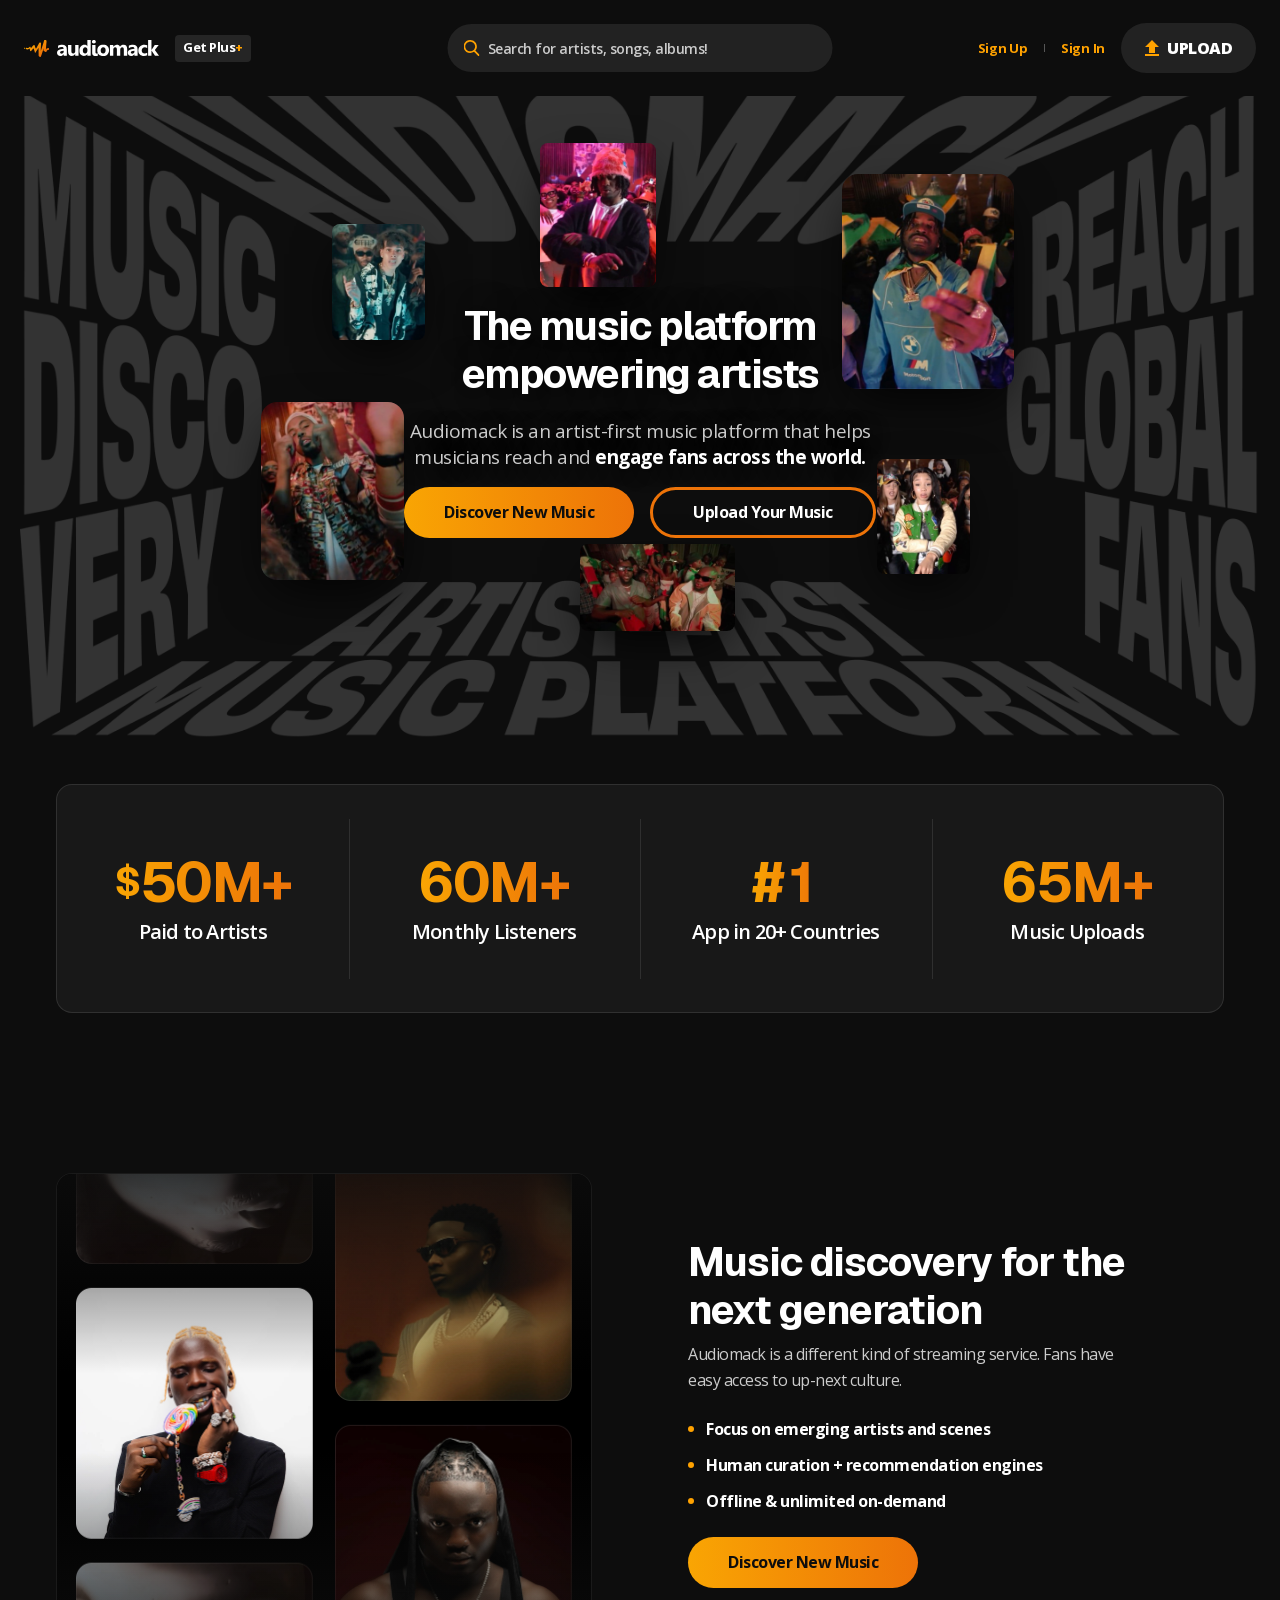
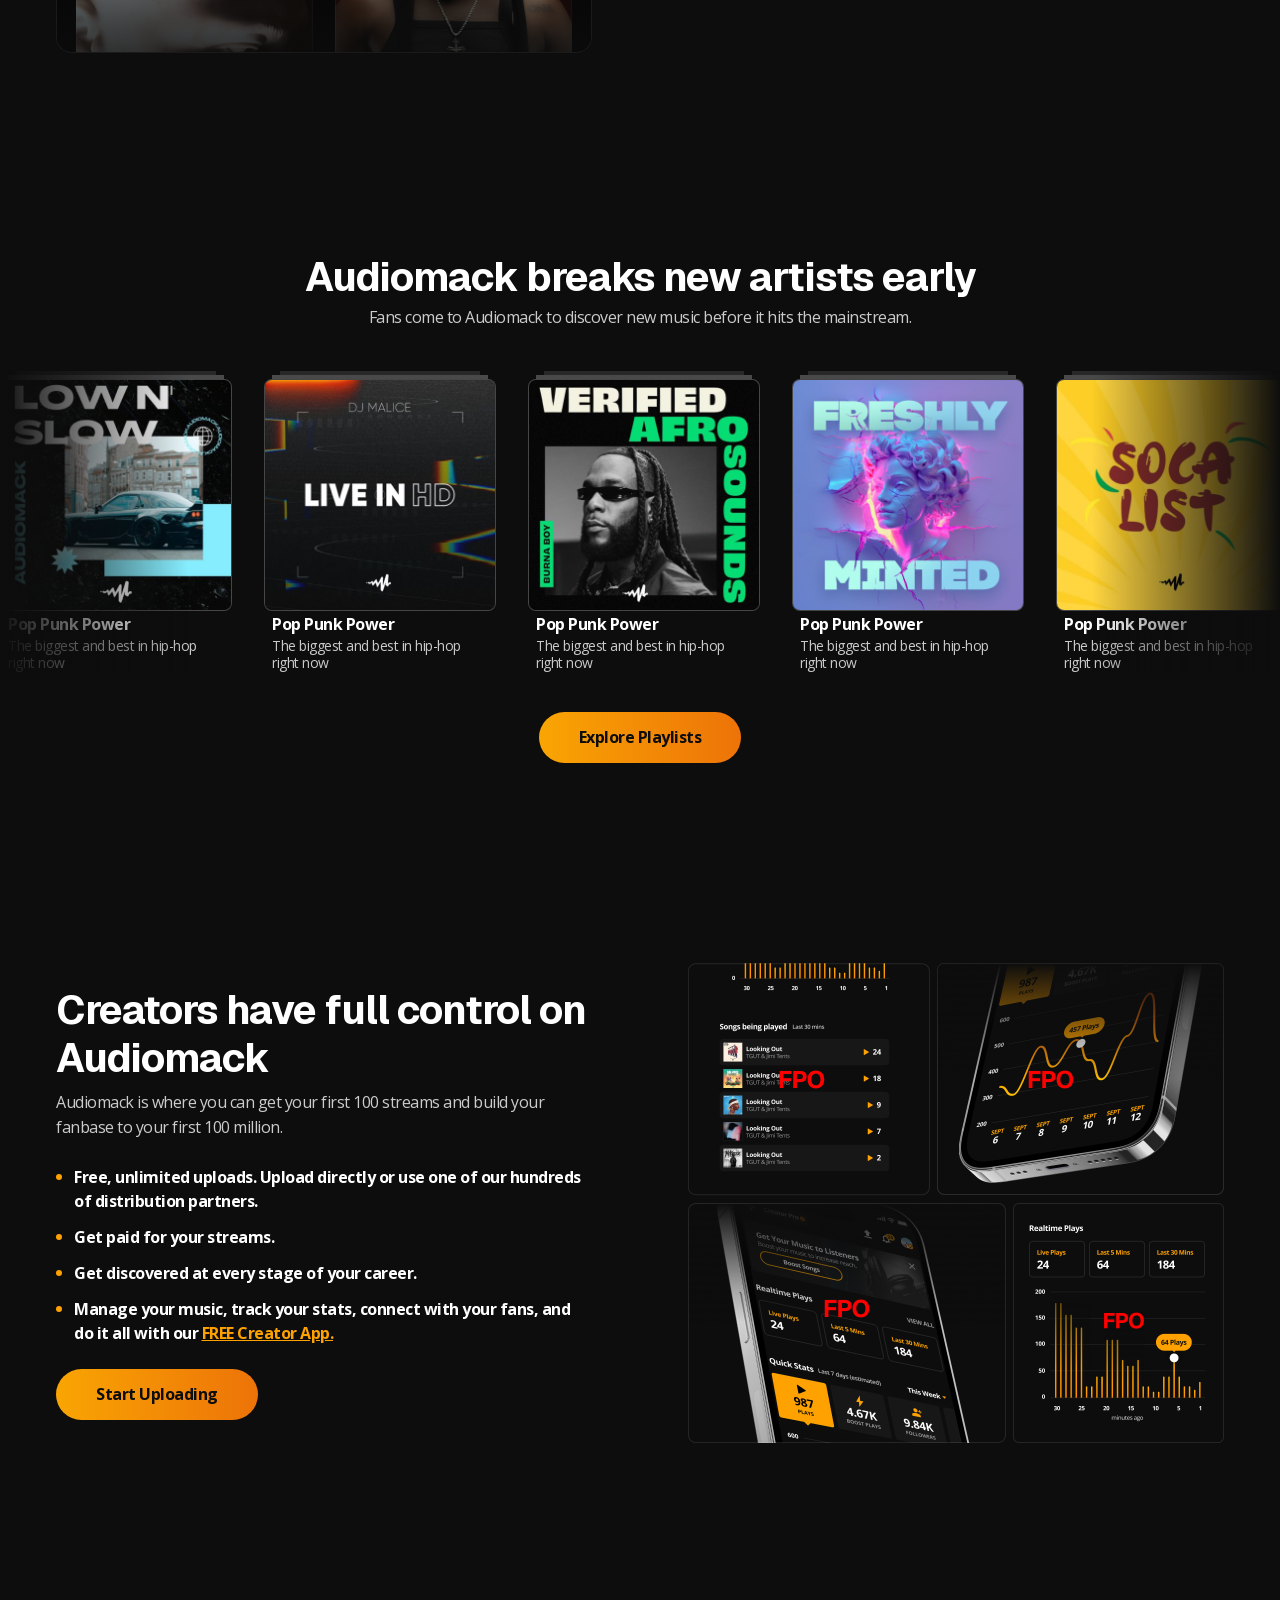
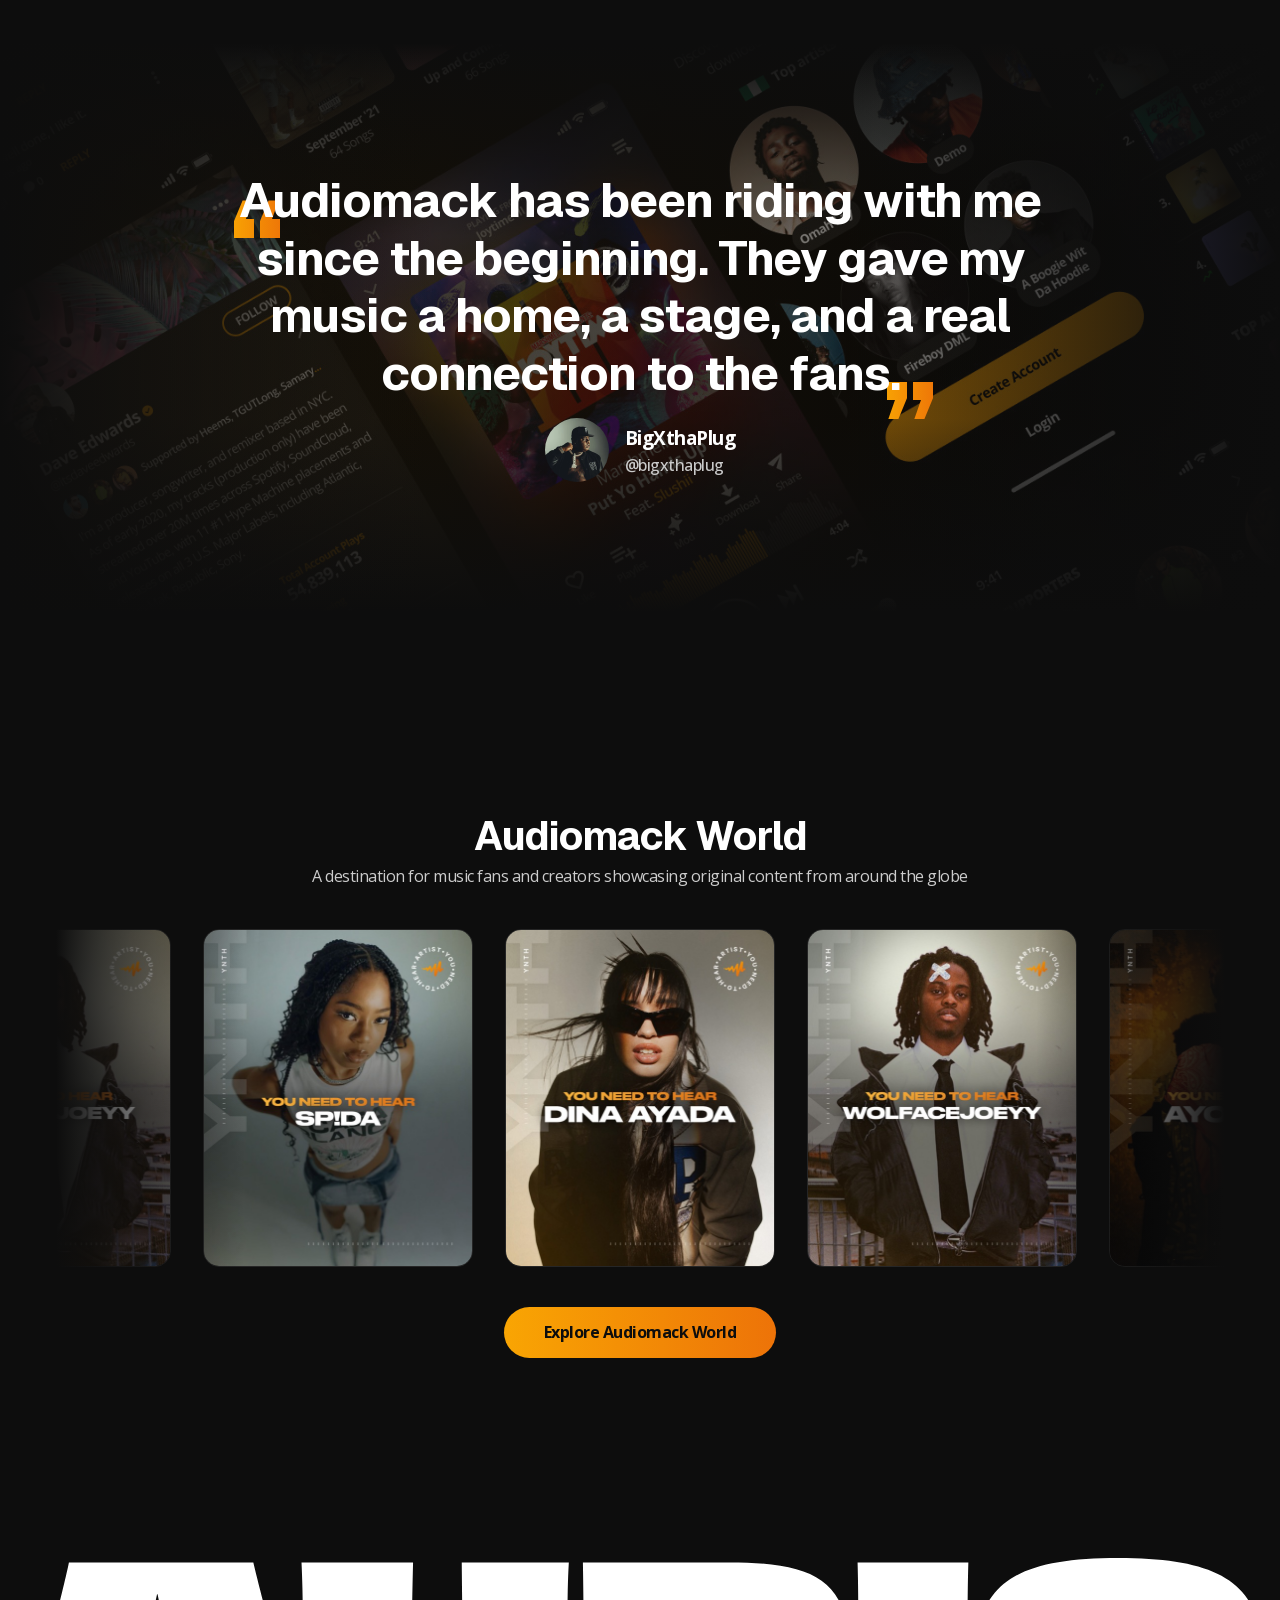
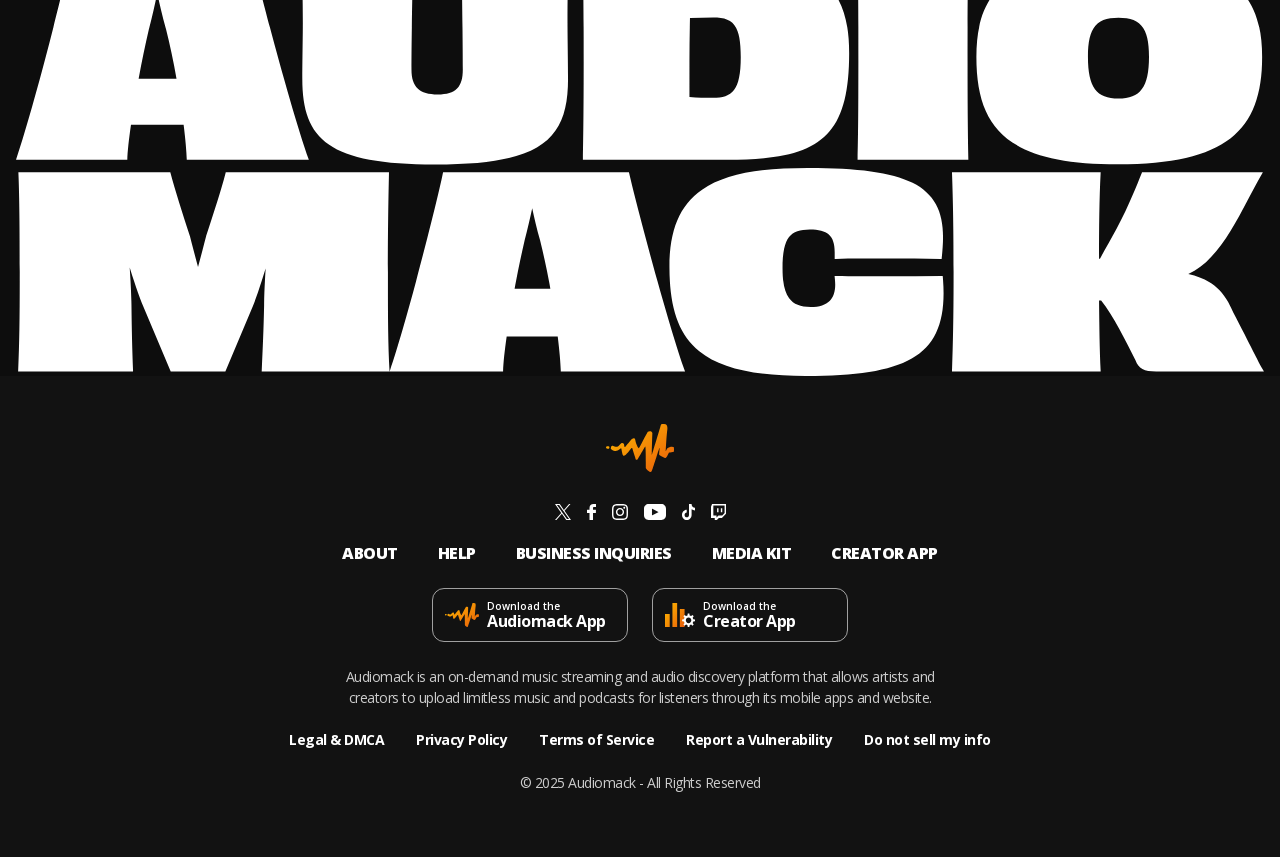
==== commit 873a7999: "Playlist module animates" ====
--- a/index.html
+++ b/index.html
@@ -189,7 +189,7 @@
             </div>
           </div>
 
-          <div class="rail">
+          <div class="rail rail--marquee" data-marquee>
             <div class="rail__track">
               <div class="rail__items">
                 <article class="tile">
@@ -232,16 +232,10 @@
                     <p class="tile__sub">The biggest and best in hip-hop right now</p>
                   </div>
                 </article>
-                <article class="tile">
-                  <img class="tile__shelf" src="img/tile-shelf.svg" alt="" />
-                  <div class="tile__art"><img src="img/pl-1.jpg" alt="Pop Punk Power" /></div>
-                  <div class="tile__text">
-                    <h3 class="tile__title">Pop Punk Power</h3>
-                    <p class="tile__sub">The biggest and best in hip-hop right now</p>
-                  </div>
-                </article>
-              </div>
-            </div>
+              </div>
+            </div>
+            <div class="rail__fade rail__fade--start" aria-hidden="true"></div>
+            <div class="rail__fade rail__fade--end" aria-hidden="true"></div>
           </div>
 
           <a class="btn btn--primary" href="#">Explore Playlists</a>
--- a/styles.css
+++ b/styles.css
@@ -132,25 +132,16 @@
   line-height: 1.2;
   letter-spacing: -0.5px;
   cursor: pointer;
-  transition: transform 0.2s ease-out, box-shadow 0.2s ease-out,
-    background-color 0.2s ease-out;
+  transition: opacity 0.2s ease-out;
 }
 
 .btn:hover {
-  transform: translateY(-2px);
-}
-
-.btn:active {
-  transform: translateY(0);
+  opacity: 0.8;
 }
 
 .btn--primary {
   background-image: var(--brand-gradient);
   color: var(--bg);
-}
-
-.btn--primary:hover {
-  box-shadow: 0 14px 32px -12px rgba(249, 165, 3, 0.8);
 }
 
 /* the border is absorbed out of the block padding so the outline button
@@ -160,10 +151,6 @@
   padding-block: 13px;
   background: transparent;
   color: var(--text);
-}
-
-.btn--outline:hover {
-  background: rgba(237, 115, 8, 0.1);
 }
 
 /* ------------------------------------------------------------------- nav */
@@ -774,6 +761,19 @@
   margin-inline: auto;
 }
 
+/* Frame 16657:2641 — the playlist rail runs edge to edge up to 1440 and drifts
+   left forever. The second strip is cloned in by main.js. */
+.rail--marquee {
+  width: min(100%, 1440px);
+  margin-inline: auto;
+}
+
+.rail--marquee .rail__track {
+  justify-content: flex-start;
+  gap: 32px;
+  will-change: transform;
+}
+
 .rail__fade {
   position: absolute;
   top: 0;
@@ -830,11 +830,6 @@
   width: 100%;
   height: 100%;
   object-fit: cover;
-  transition: transform 0.5s ease-out;
-}
-
-.tile:hover .tile__art img {
-  transform: scale(1.05);
 }
 
 .tile__text {
@@ -1411,6 +1406,11 @@
     gap: 16px;
   }
 
+  /* the seam between the two marquee strips has to match the strip's own gap */
+  .rail--marquee .rail__track {
+    gap: 16px;
+  }
+
   .tile {
     width: 183px;
   }
@@ -1426,6 +1426,12 @@
 
   .rail__fade {
     display: none;
+  }
+
+  /* the playlist rail still runs past both edges here, so it keeps its fades */
+  .rail--marquee .rail__fade {
+    display: block;
+    width: 64px;
   }
 
   /* ---------------------------------------------------------- testimonial */
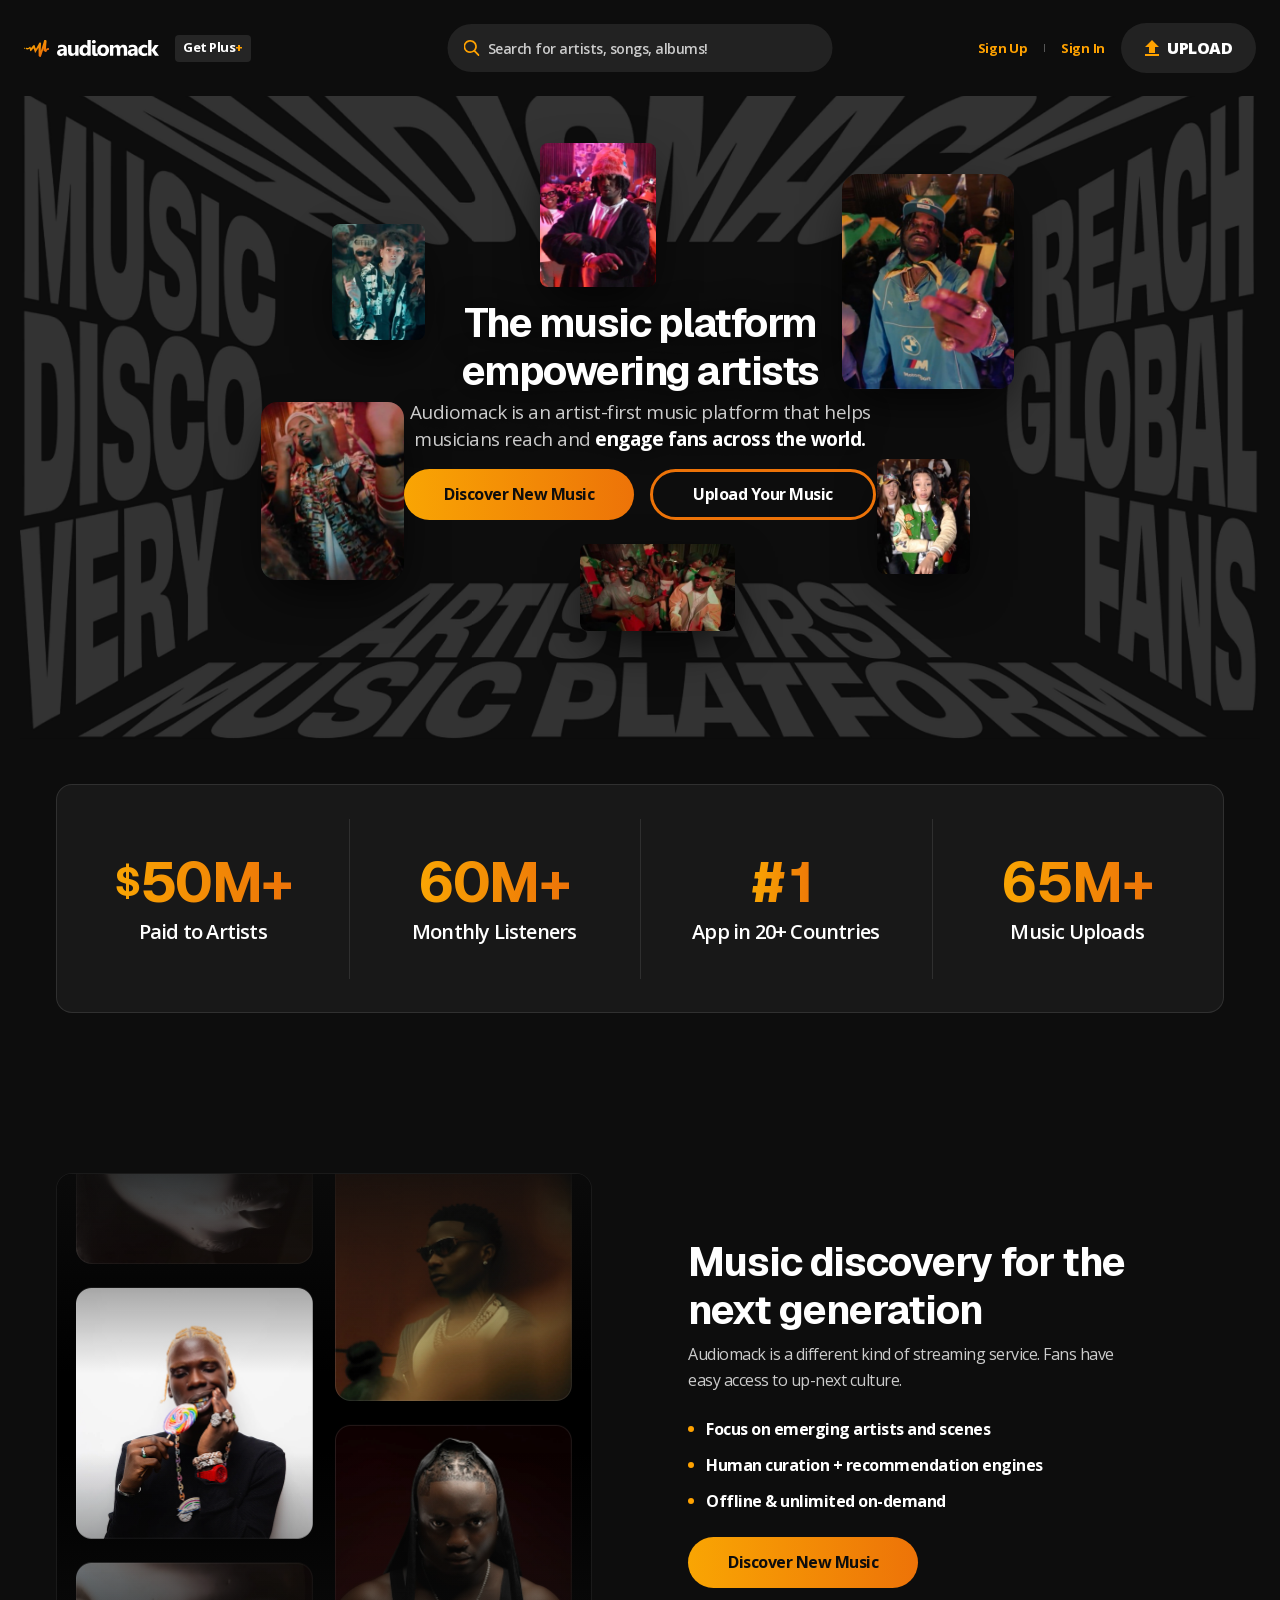
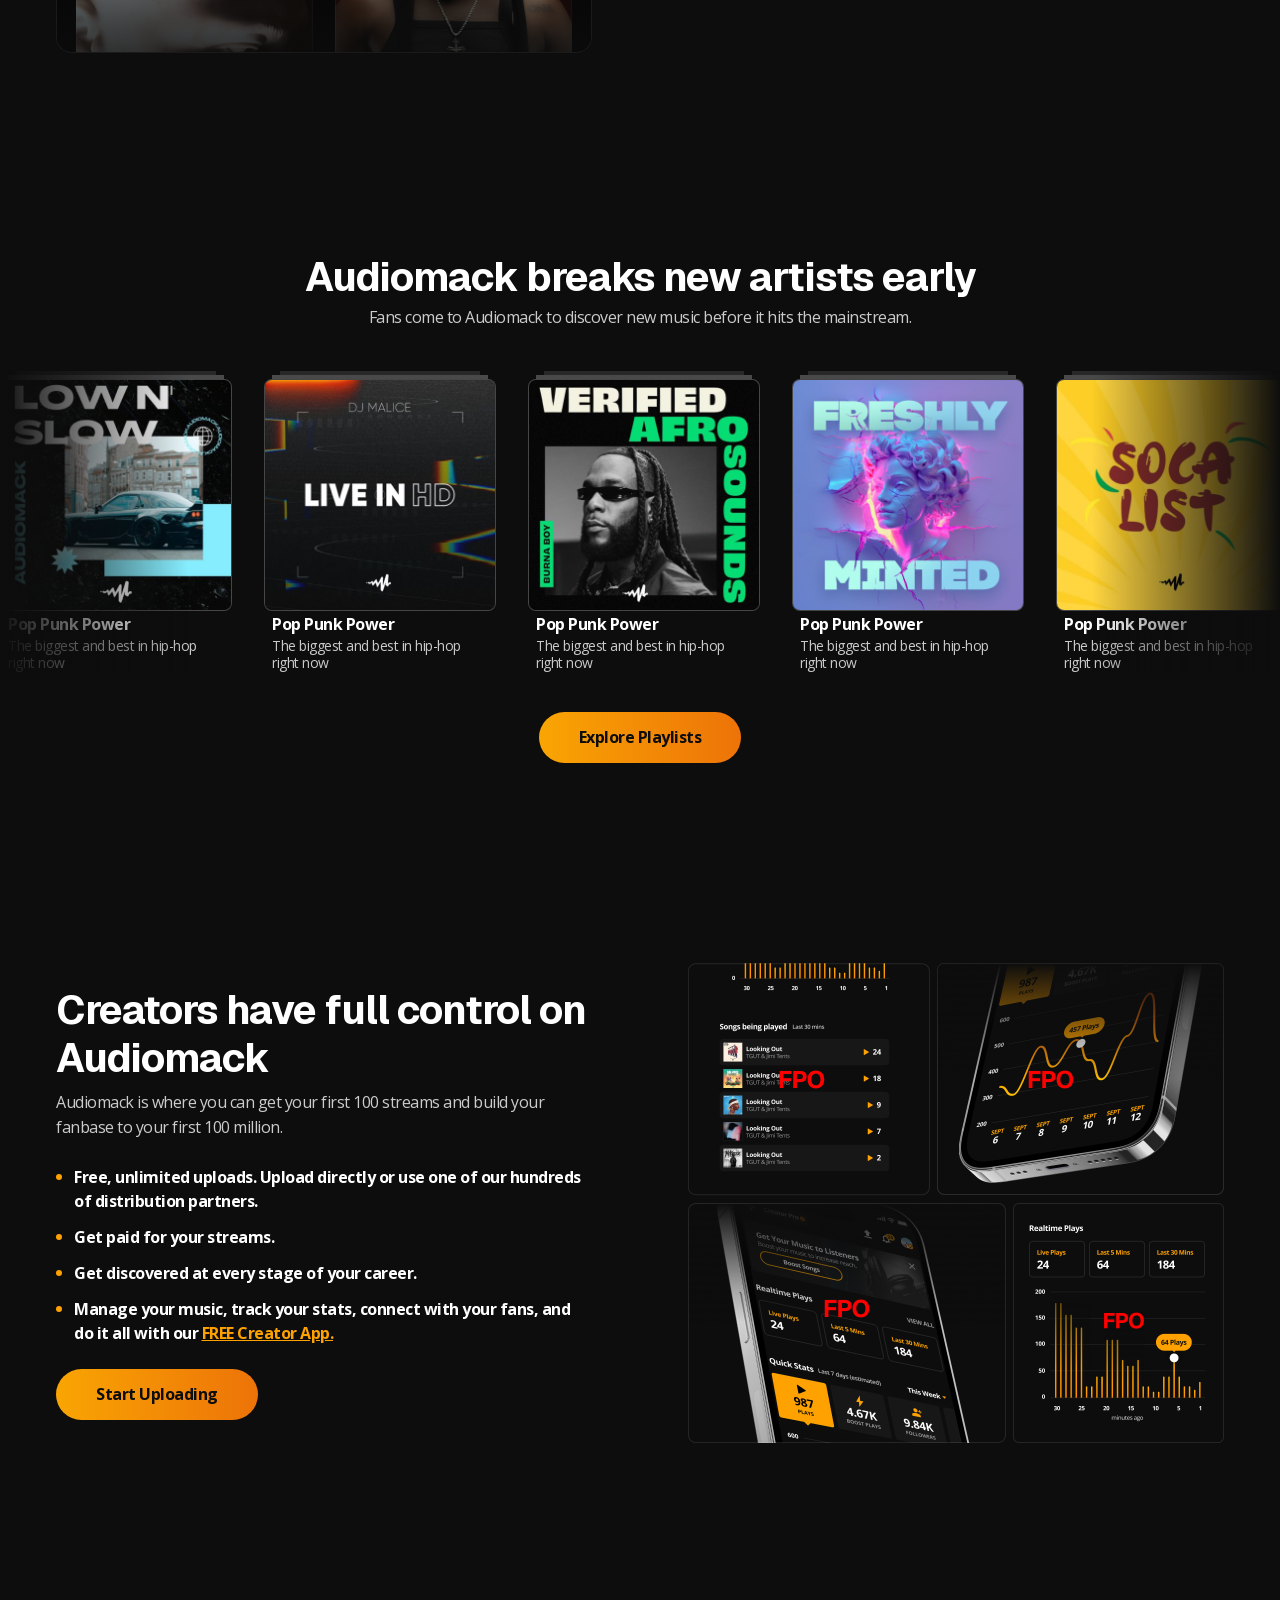
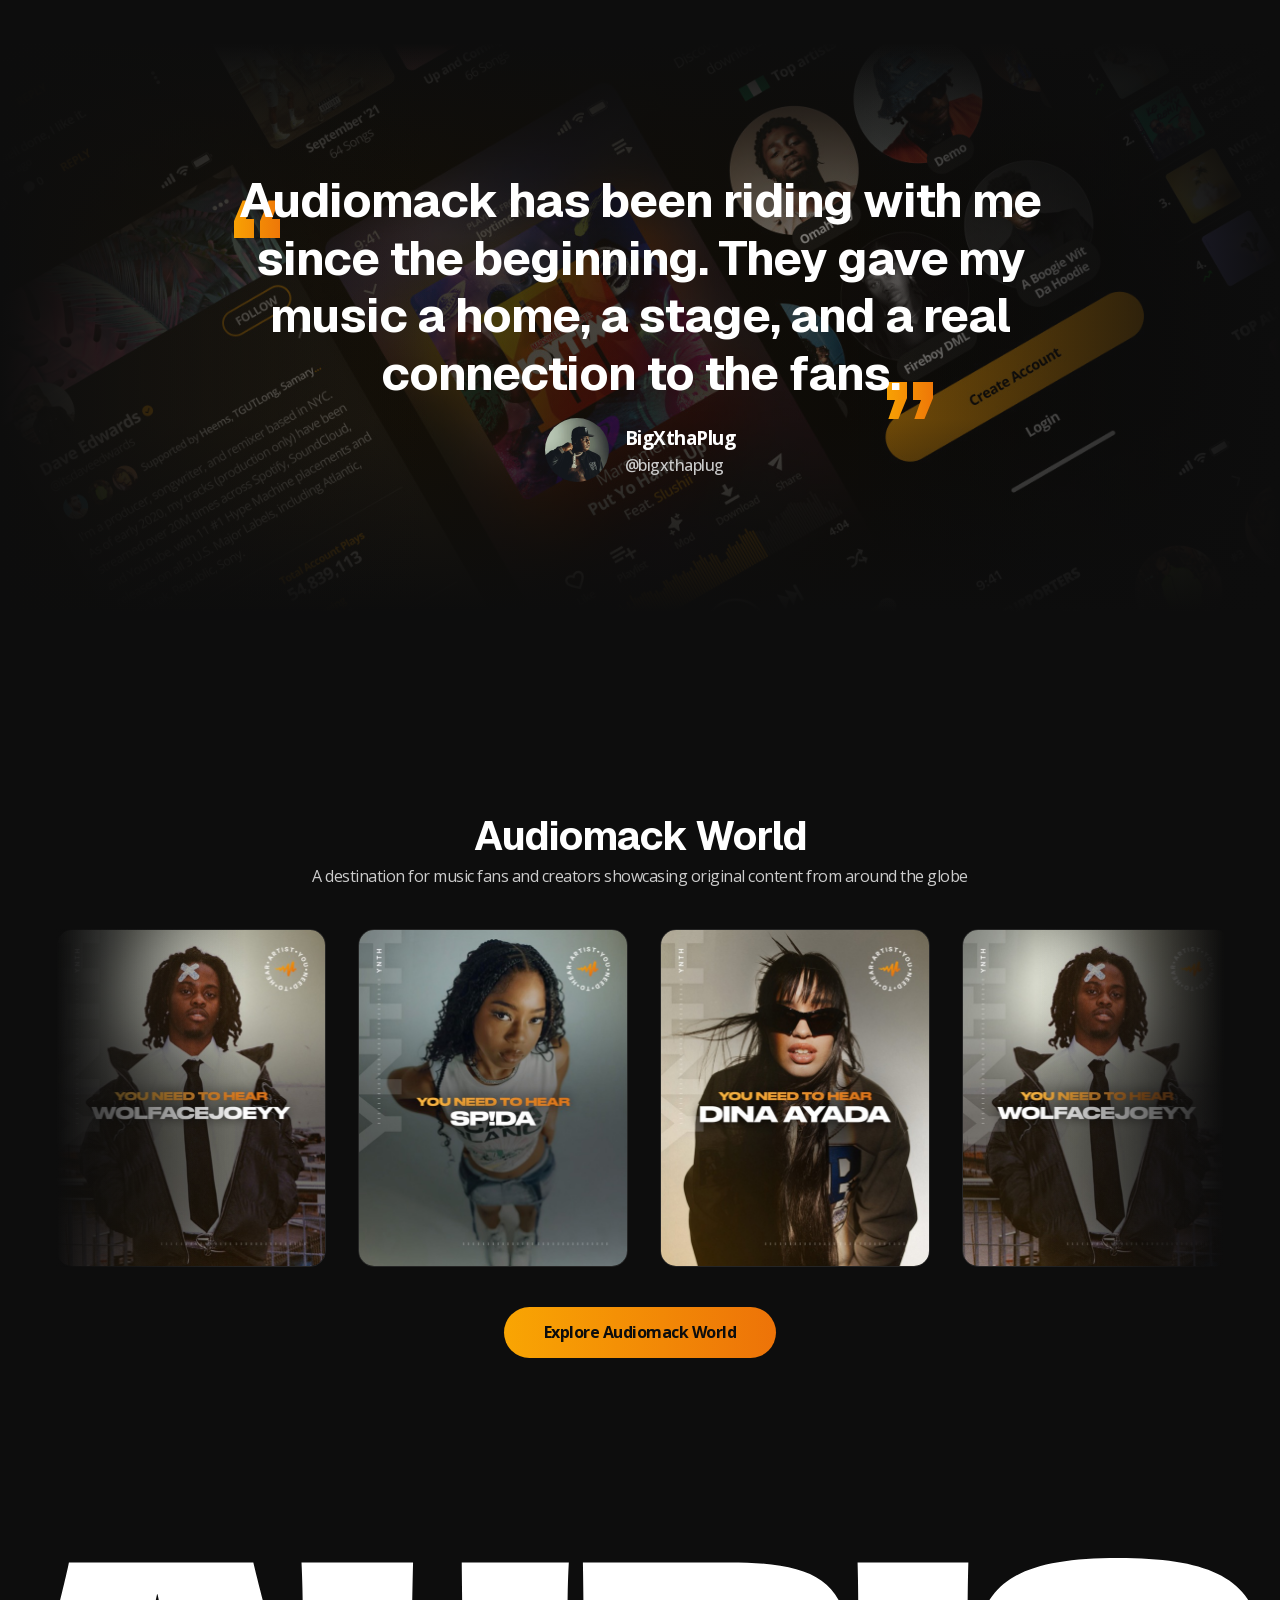
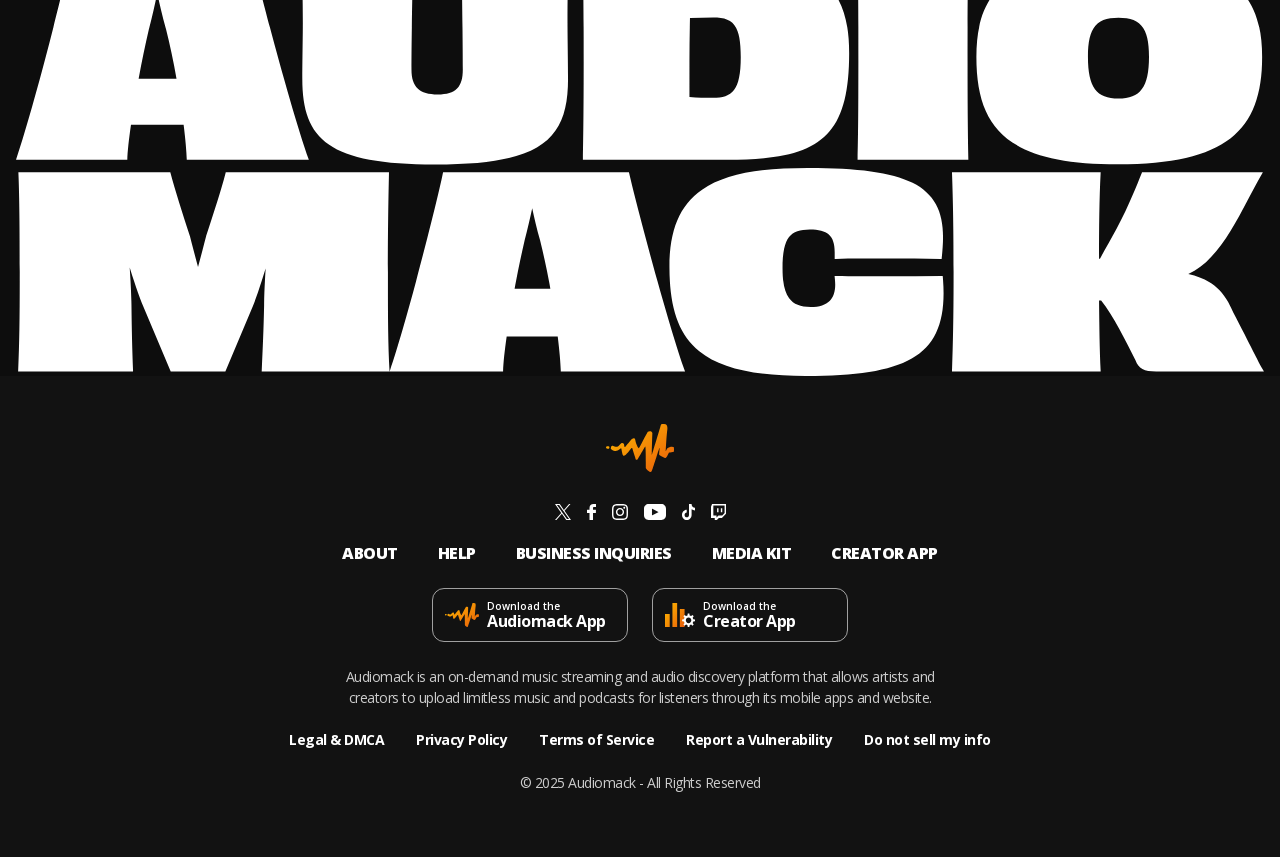
==== commit 5b5a022f: "hero animations" ====
--- a/index.html
+++ b/index.html
@@ -97,10 +97,13 @@
           </div>
 
           <div class="hero__copy">
-            <h1 class="hero__title">The music platform<br />empowering artists</h1>
+            <h1 class="hero__title">
+              <span class="hero__title-line">The music platform</span>
+              <span class="hero__title-line">empowering artists</span>
+            </h1>
             <p class="hero__lede">
-              Audiomack is an artist-first music platform that helps musicians
-              reach and <strong>engage fans across the world.</strong>
+              Audiomack is an artist-first music platform that helps<br />
+              musicians reach and <strong>engage fans across the world.</strong>
             </p>
             <div class="hero__actions">
               <a class="btn btn--primary" href="#">Discover New Music</a>
@@ -317,8 +320,9 @@
             </div>
           </div>
 
-          <!-- Frame 26086895: clipped to the content column, black fades either side -->
-          <div class="rail rail--framed">
+          <!-- Frame 26086895: clipped to the content column (1168px), black fades
+               either side, and drifting left forever like the playlist rail -->
+          <div class="rail rail--framed" data-marquee>
             <div class="rail__track">
               <div class="rail__items">
                 <div class="world-card"><img src="img/world-1.jpg" alt="" /></div>
--- a/styles.css
+++ b/styles.css
@@ -433,6 +433,10 @@
   object-fit: cover;
 }
 
+/* Spacing follows Figma "tag" (16657:14934): title lines 48px apart, 4px from
+   the title to the lede (the lede's own margin), 16px from the lede to the
+   buttons (set on .hero__actions). The extra bottom padding biases the centred
+   block a touch above the optical centre, matching the frame's placement. */
 .hero__copy {
   position: absolute;
   inset: 0;
@@ -441,8 +445,8 @@
   flex-direction: column;
   align-items: center;
   justify-content: center;
-  gap: 16px;
-  padding: 64px;
+  gap: 0;
+  padding: 64px 64px 85px;
   text-align: center;
 }
 
@@ -476,6 +480,128 @@
   display: flex;
   gap: 16px;
   align-items: flex-end;
+  margin-top: 16px;
+}
+
+/* ---- hero load-in ---------------------------------------------------------
+   Everything enters in a tight cascade — kicked off almost together but slightly
+   offset. The backdrop type leads by a hair, growing to full size like it's
+   pushing toward the viewer; the two title lines rise up from a little lower;
+   the lede and buttons fade in; and the artist thumbnails start with the lede,
+   each popping in — fade + grow from 80% — on its own random beat (set in
+   main.js). */
+
+/* The whole cascade holds for 1.5s after load, then everything enters. */
+
+/* backdrop type: leads by a hair, growing to 100% — a push toward the viewer */
+.hero__type {
+  animation: hero-zoom 1s cubic-bezier(0.22, 1, 0.36, 1) 1.5s both;
+}
+
+/* title lines: rise up from a little lower, slightly staggered */
+.hero__title-line {
+  display: block;
+  animation: hero-rise 0.9s cubic-bezier(0.22, 1, 0.36, 1) both;
+}
+.hero__title-line:nth-child(1) {
+  animation-delay: 1.62s;
+}
+.hero__title-line:nth-child(2) {
+  animation-delay: 1.74s;
+}
+
+/* lede + buttons: fade only, no slide */
+.hero__lede,
+.hero__actions {
+  animation: hero-fade 0.7s ease both;
+}
+.hero__lede {
+  animation-delay: 1.86s;
+}
+.hero__actions {
+  animation-delay: 1.98s;
+}
+
+/* artist thumbnails: fade + grow from 80% (slowly); main.js scatters the delay,
+   and the 1.86s fallback keeps them ordered if JS never runs. The pop animates
+   the `scale` property (not `transform`) so main.js can drive scroll parallax
+   through the independent `translate` property without the two fighting. */
+.hero__card {
+  animation: hero-pop 0.85s cubic-bezier(0.22, 1, 0.36, 1) 1.86s both;
+}
+
+@keyframes hero-fade {
+  from {
+    opacity: 0;
+  }
+  to {
+    opacity: 1;
+  }
+}
+
+@keyframes hero-rise {
+  from {
+    opacity: 0;
+    transform: translateY(44px);
+  }
+  to {
+    opacity: 1;
+    transform: translateY(0);
+  }
+}
+
+@keyframes hero-zoom {
+  from {
+    opacity: 0;
+    transform: scale(0.9);
+  }
+  to {
+    opacity: 1;
+    transform: scale(1);
+  }
+}
+
+@keyframes hero-pop {
+  from {
+    opacity: 0;
+    transform: scale(0.8);
+  }
+  to {
+    opacity: 1;
+    transform: scale(1);
+  }
+}
+
+/* endless hover once a thumbnail has popped in — it wanders around a small
+   loop with a little tilt; rests at identity (0%/100%) so it never drifts off
+   position and hands off cleanly from the pop */
+@keyframes hero-float {
+  0% {
+    transform: translate(0, 0) rotate(0deg);
+  }
+  25% {
+    transform: translate(10px, -11px) rotate(1deg);
+  }
+  50% {
+    transform: translate(-7px, -16px) rotate(-1.1deg);
+  }
+  75% {
+    transform: translate(-11px, -5px) rotate(0.7deg);
+  }
+  100% {
+    transform: translate(0, 0) rotate(0deg);
+  }
+}
+
+/* honour reduced-motion: show everything in place, no fade, slide, or zoom */
+@media (prefers-reduced-motion: reduce) {
+  .hero__type,
+  .hero__title-line,
+  .hero__lede,
+  .hero__actions,
+  .hero__card {
+    animation: none;
+  }
 }
 
 /* ----------------------------------------------------------------- stats */
@@ -768,7 +894,9 @@
   margin-inline: auto;
 }
 
-.rail--marquee .rail__track {
+/* any drifting rail lays its strips out from the left and keeps the seam gap
+   equal to the strip's own gap so the cloned copy wraps seamlessly */
+[data-marquee] .rail__track {
   justify-content: flex-start;
   gap: 32px;
   will-change: transform;
@@ -1297,6 +1425,11 @@
     line-height: 1.3;
   }
 
+  /* the desktop break after "helps" would leave odd short lines at 300px */
+  .hero__lede br {
+    display: none;
+  }
+
   .hero__actions {
     margin-top: 16px;
   }
@@ -1407,7 +1540,7 @@
   }
 
   /* the seam between the two marquee strips has to match the strip's own gap */
-  .rail--marquee .rail__track {
+  [data-marquee] .rail__track {
     gap: 16px;
   }
 
@@ -1419,7 +1552,7 @@
     width: 201px;
   }
 
-  /* the World rail runs to the frame edge here — no column clip, no fades */
+  /* the World rail runs to the frame edge here — no column clip */
   .rail--framed {
     width: 100%;
   }
@@ -1428,8 +1561,8 @@
     display: none;
   }
 
-  /* the playlist rail still runs past both edges here, so it keeps its fades */
-  .rail--marquee .rail__fade {
+  /* drifting rails keep their fades so the wrap stays masked at every width */
+  [data-marquee] .rail__fade {
     display: block;
     width: 64px;
   }
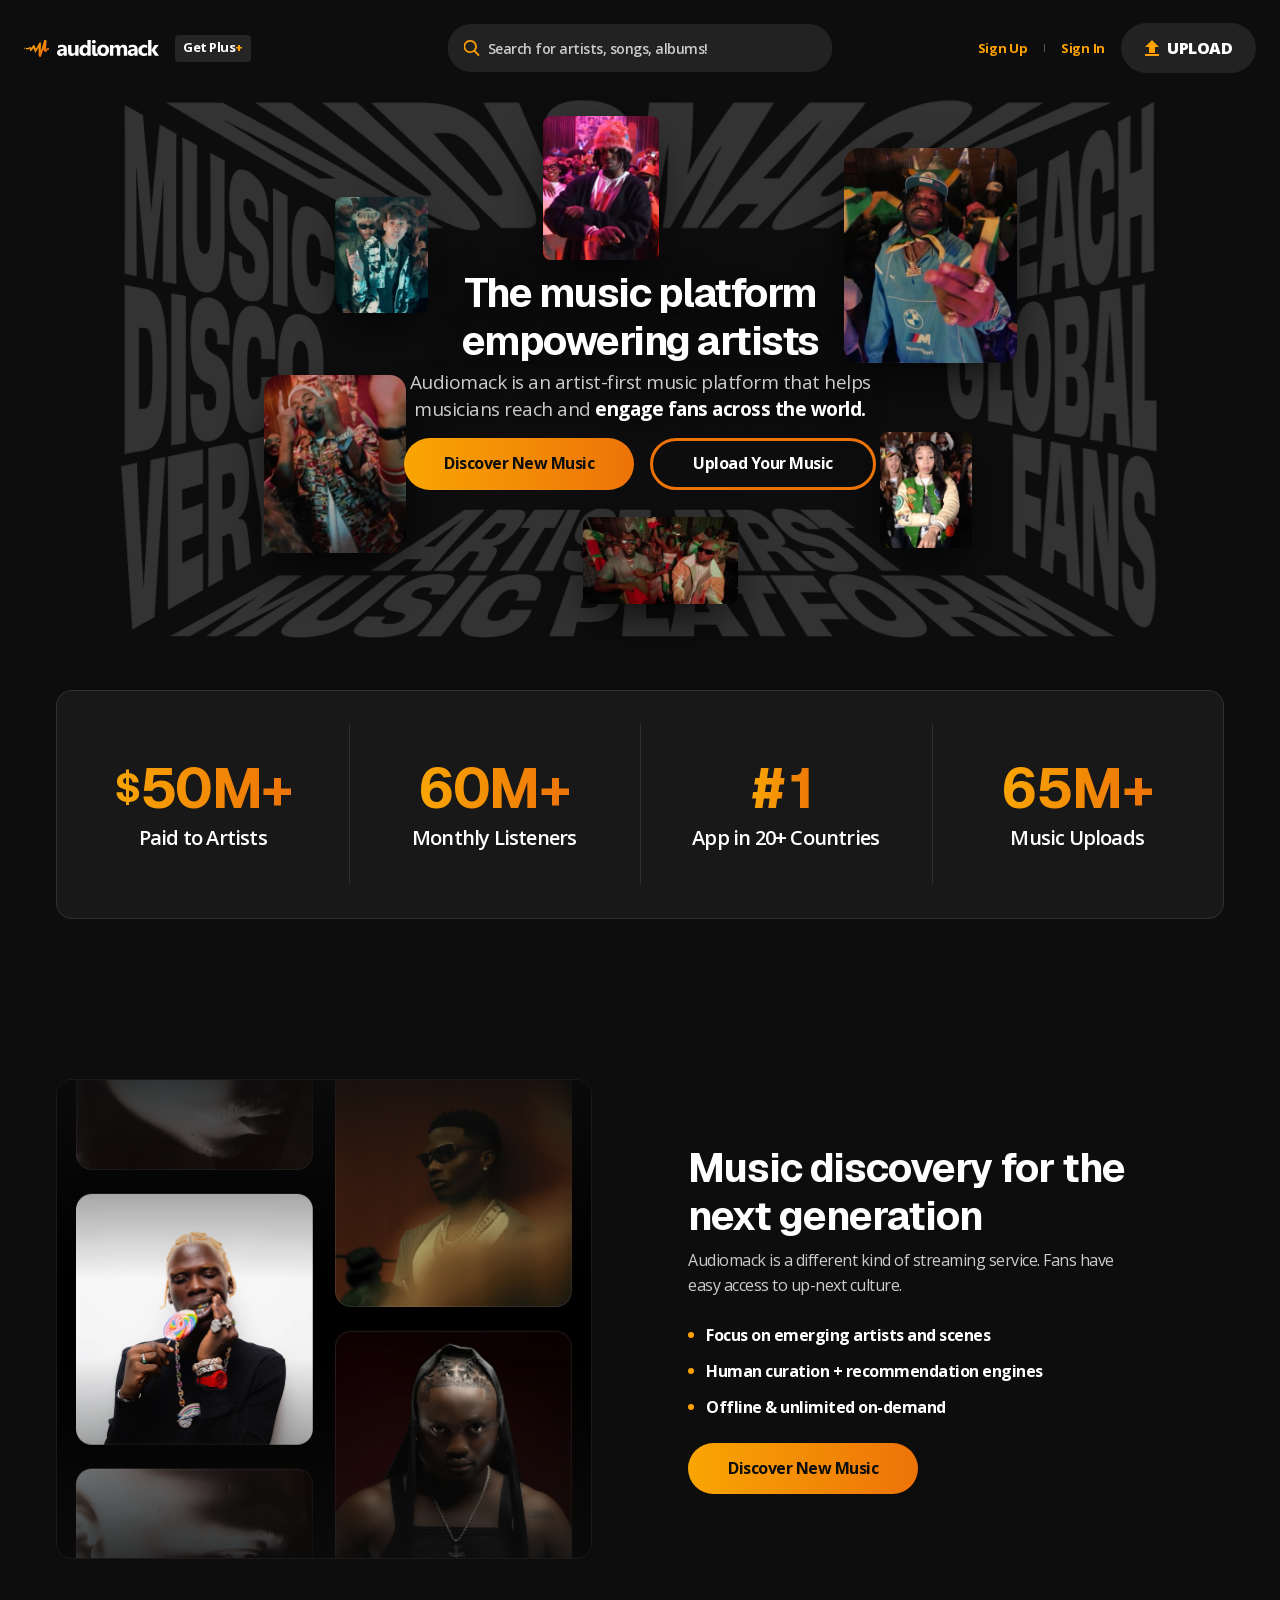
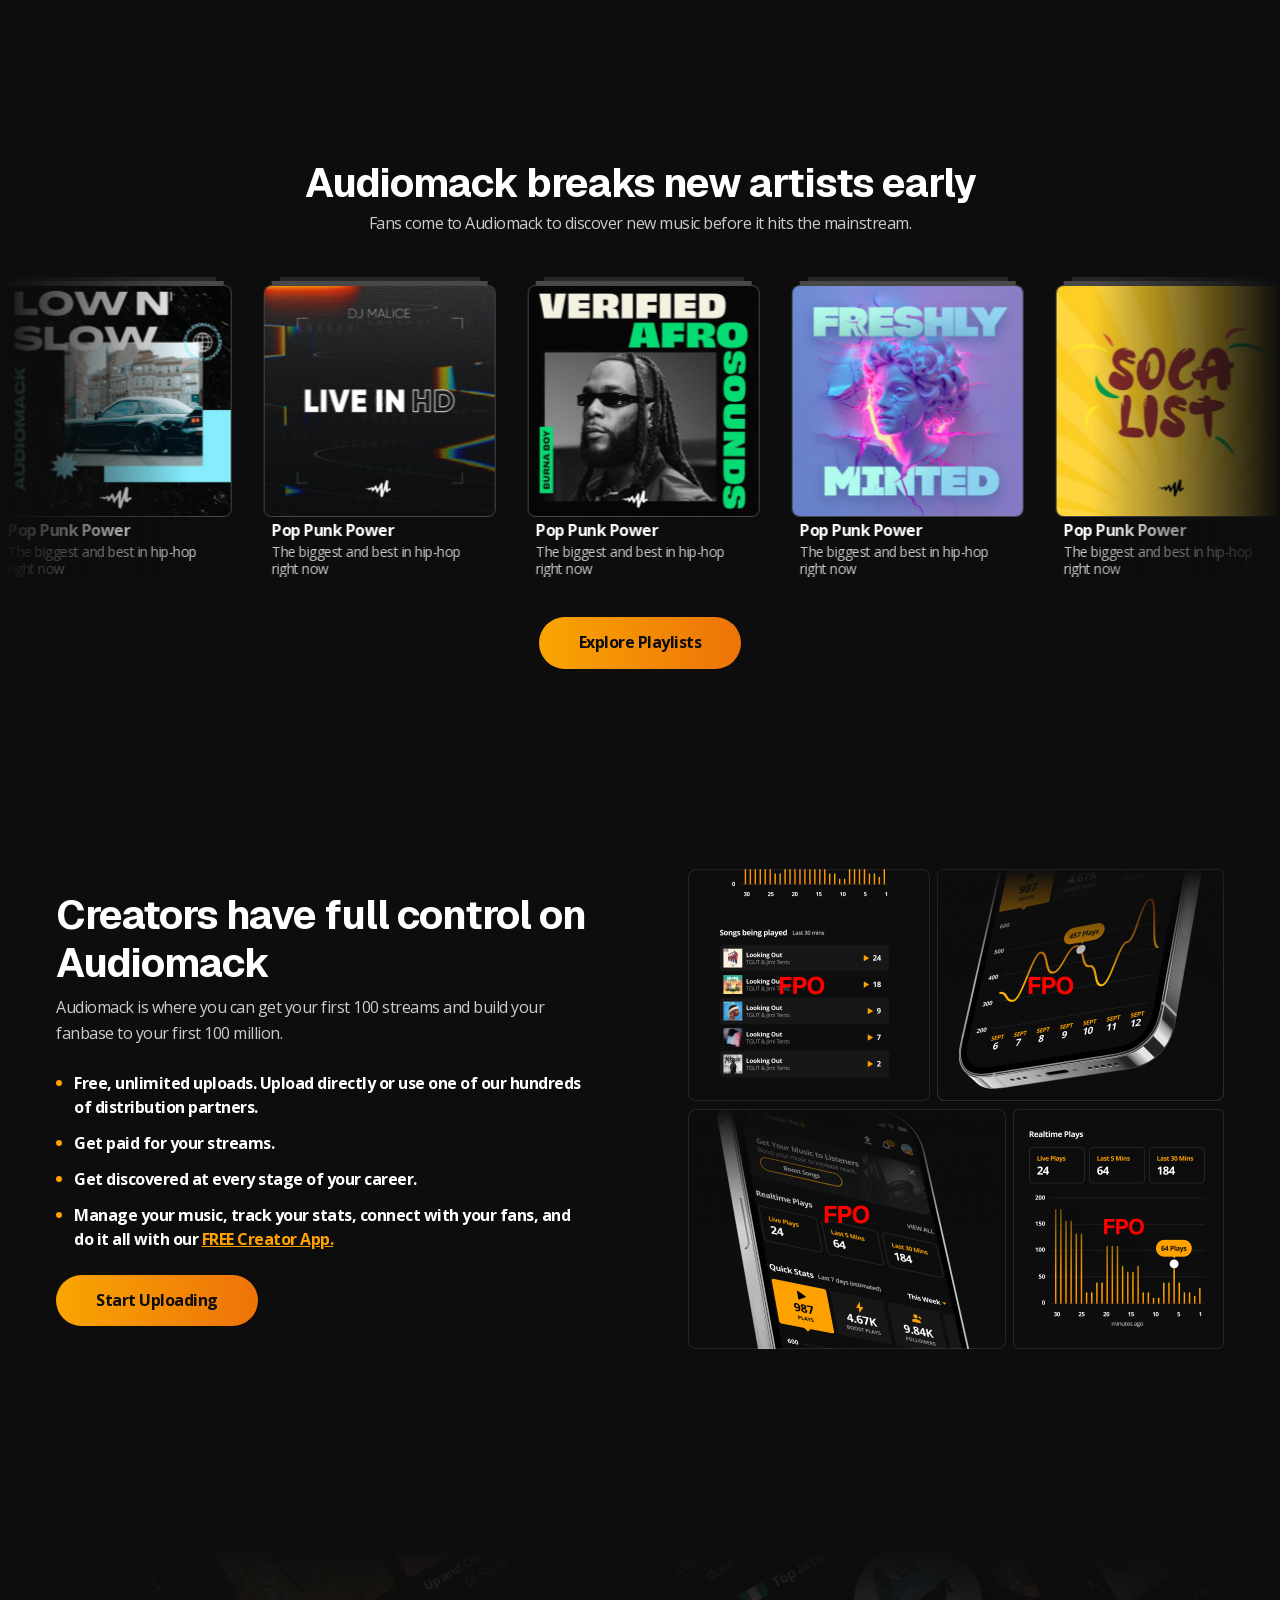
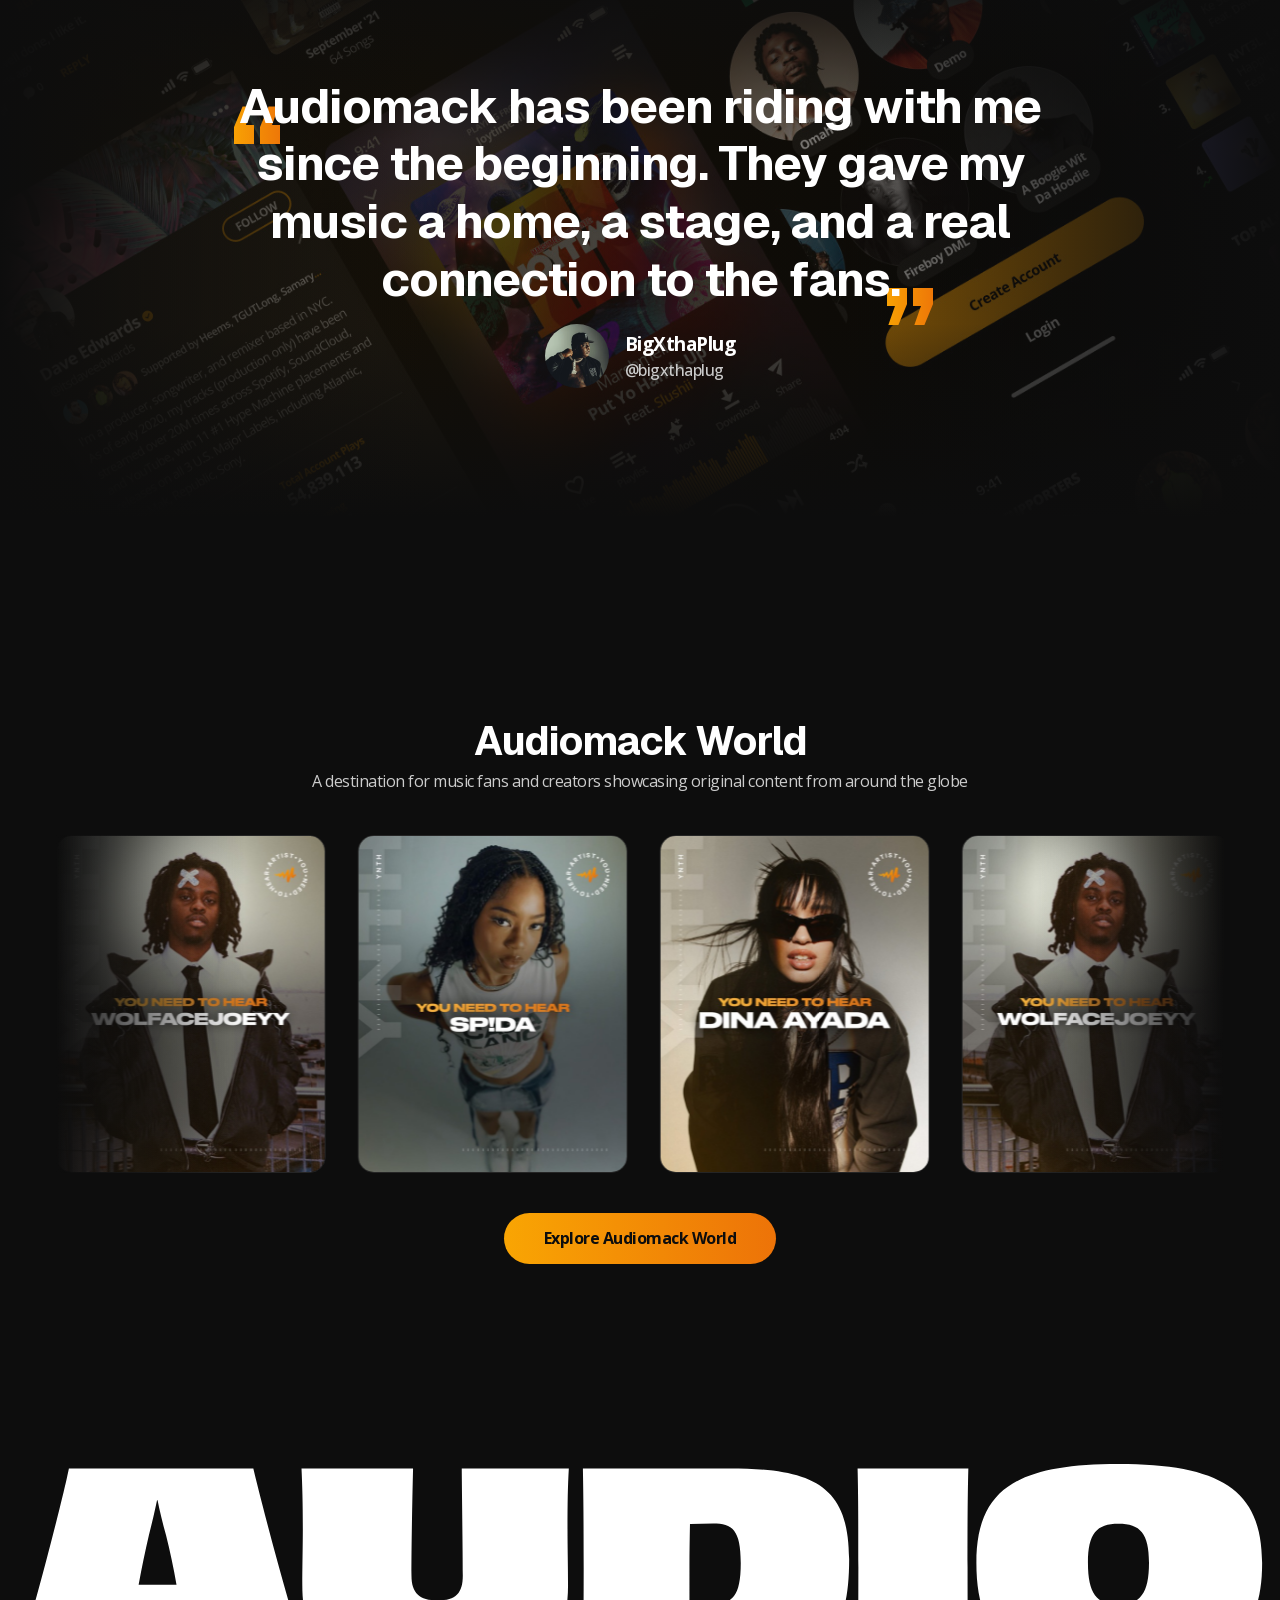
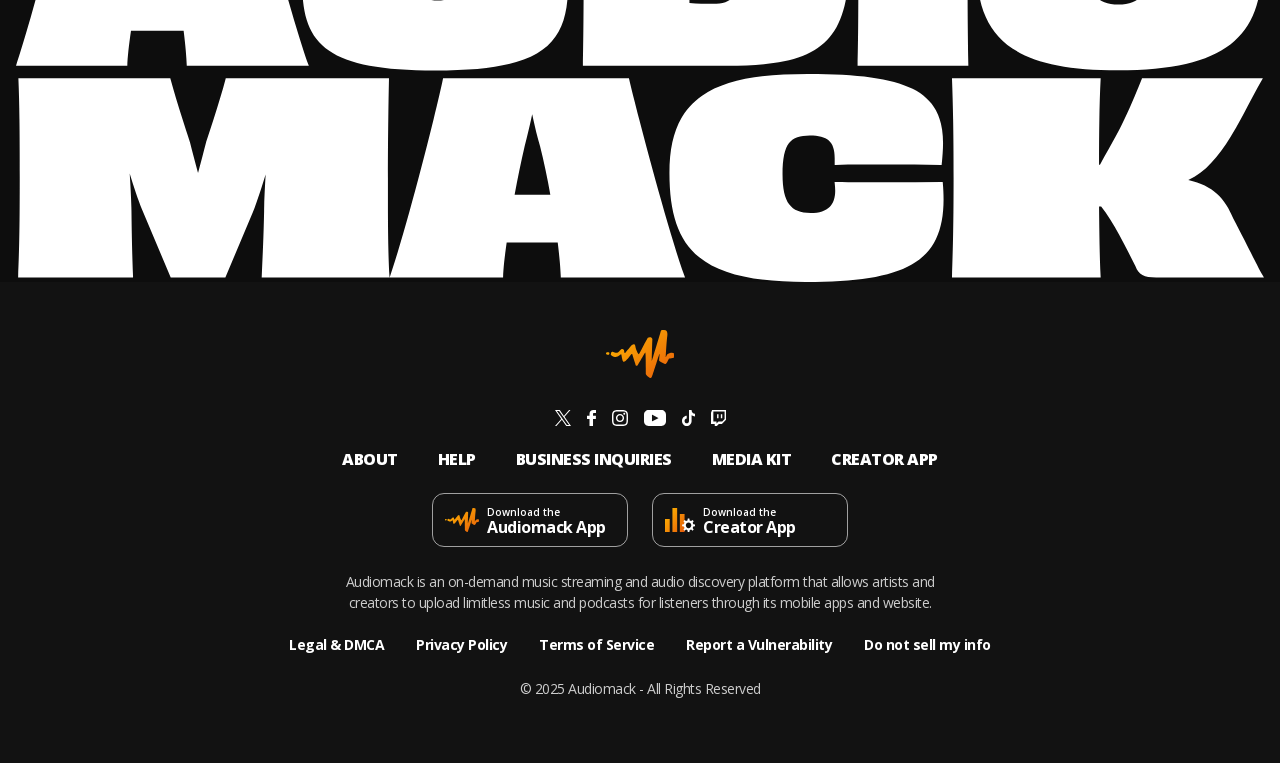
==== commit 0b470507: "fixed hero, stat animation" ====
--- a/index.html
+++ b/index.html
@@ -71,27 +71,27 @@
           <!-- floating artist cards; data-depth is a parallax weight -->
           <div class="hero__cards" data-layer="hero-cards">
             <div class="hero__card" data-depth="0.9"
-                 style="left:20.417%; top:47.188%; width:11.111%; aspect-ratio:160/200; border-radius:16px">
+                 style="left:20.625%; top:50.401%; width:11.111%; aspect-ratio:160/200; border-radius:16px">
               <img src="img/hero-card-1.jpg" alt="" />
             </div>
             <div class="hero__card" data-depth="0.45"
-                 style="left:25.972%; top:19.753%; width:7.222%; aspect-ratio:104/130; border-radius:8px">
+                 style="left:26.181%; top:18.299%; width:7.222%; aspect-ratio:104/130; border-radius:8px">
               <img src="img/hero-card-2.jpg" alt="" />
             </div>
             <div class="hero__card" data-depth="0.5"
-                 style="left:68.542%; top:55.967%; width:7.222%; aspect-ratio:104/130; border-radius:8px">
+                 style="left:68.750%; top:60.674%; width:7.222%; aspect-ratio:104/130; border-radius:8px">
               <img src="img/hero-card-3.jpg" alt="" />
             </div>
             <div class="hero__card" data-depth="0.75"
-                 style="left:45.347%; top:69.136%; width:12.083%; aspect-ratio:174/98; border-radius:8px">
+                 style="left:45.556%; top:76.084%; width:12.083%; aspect-ratio:174/98; border-radius:8px">
               <img src="img/hero-card-4.jpg" alt="" />
             </div>
             <div class="hero__card" data-depth="0.6"
-                 style="left:42.222%; top:7.270%; width:9.028%; aspect-ratio:130/162; border-radius:8px">
+                 style="left:42.431%; top:3.692%; width:9.028%; aspect-ratio:130/162; border-radius:8px">
               <img src="img/hero-card-5.jpg" alt="" />
             </div>
             <div class="hero__card" data-depth="1"
-                 style="left:65.764%; top:12.072%; width:13.472%; aspect-ratio:194/242; border-radius:16px">
+                 style="left:65.972%; top:9.310%; width:13.472%; aspect-ratio:194/242; border-radius:16px">
               <img src="img/hero-card-6.jpg" alt="" />
             </div>
           </div>
--- a/styles.css
+++ b/styles.css
@@ -155,12 +155,15 @@
 
 /* ------------------------------------------------------------------- nav */
 
+/* The bar fades in just ahead of the hero backdrop, landing as that starts at
+   1.5s — see the hero load-in block for the rest of the sequence. */
 .nav {
   position: sticky;
   top: 0;
   z-index: 50;
   width: 100%;
   transition: background-color 0.3s ease, backdrop-filter 0.3s ease;
+  animation: hero-fade 0.5s ease 1s both;
 }
 
 /* toggled from main.js once the page scrolls */
@@ -394,16 +397,16 @@
   width: 100%;
   max-width: 1440px;
   margin-inline: auto;
-  aspect-ratio: 1440 / 729;
-}
-
-/* backdrop sits at (23,-7) / 1395x730 within the 1440x729 frame */
+  aspect-ratio: 1440 / 623;
+}
+
+/* backdrop is centred and top-aligned: 1168x610 within the 1440x623 frame */
 .hero__type {
   position: absolute;
-  top: -0.96%;
-  left: 1.597%;
-  width: 96.875%;
-  height: 100.14%;
+  top: 0;
+  left: 9.444%;
+  width: 81.111%;
+  height: 97.913%;
   user-select: none;
   pointer-events: none;
 }
@@ -435,8 +438,8 @@
 
 /* Spacing follows Figma "tag" (16657:14934): title lines 48px apart, 4px from
    the title to the lede (the lede's own margin), 16px from the lede to the
-   buttons (set on .hero__actions). The extra bottom padding biases the centred
-   block a touch above the optical centre, matching the frame's placement. */
+   buttons (set on .hero__actions). The uneven top/bottom padding biases the
+   centred block 6.5px below the optical centre, matching the frame's placement. */
 .hero__copy {
   position: absolute;
   inset: 0;
@@ -446,7 +449,7 @@
   align-items: center;
   justify-content: center;
   gap: 0;
-  padding: 64px 64px 85px;
+  padding: 70.5px 64px 57.5px;
   text-align: center;
 }
 
@@ -561,57 +564,56 @@
   }
 }
 
+/* animates `scale` rather than `transform` so the scroll parallax in main.js
+   can own `translate` on the same element without the two clobbering each other */
 @keyframes hero-pop {
   from {
     opacity: 0;
-    transform: scale(0.8);
+    scale: 0.8;
   }
   to {
     opacity: 1;
-    transform: scale(1);
-  }
-}
-
-/* endless hover once a thumbnail has popped in — it wanders around a small
-   loop with a little tilt; rests at identity (0%/100%) so it never drifts off
-   position and hands off cleanly from the pop */
-@keyframes hero-float {
-  0% {
-    transform: translate(0, 0) rotate(0deg);
-  }
-  25% {
-    transform: translate(10px, -11px) rotate(1deg);
-  }
-  50% {
-    transform: translate(-7px, -16px) rotate(-1.1deg);
-  }
-  75% {
-    transform: translate(-11px, -5px) rotate(0.7deg);
-  }
-  100% {
-    transform: translate(0, 0) rotate(0deg);
+    scale: 1;
   }
 }
 
 /* honour reduced-motion: show everything in place, no fade, slide, or zoom */
 @media (prefers-reduced-motion: reduce) {
+  .nav,
   .hero__type,
   .hero__title-line,
   .hero__lede,
   .hero__actions,
-  .hero__card {
+  .hero__card,
+  .stats {
     animation: none;
   }
 }
 
 /* ----------------------------------------------------------------- stats */
 
+/* Enters as the final beat of the hero cascade — a gentle rise + fade landing
+   just after the backdrop graphic (.hero__type, which starts at 1.5s) has come
+   in. main.js hangs the number count-up off this animation's start, so the two
+   stay in sync if the timing is ever retuned. */
 .stats {
   display: flex;
   align-items: center;
   border: 1px solid var(--line);
   border-radius: 16px;
   background: var(--surface);
+  animation: stats-in 0.7s cubic-bezier(0.22, 1, 0.36, 1) 2.1s both;
+}
+
+@keyframes stats-in {
+  from {
+    opacity: 0;
+    transform: translateY(24px);
+  }
+  to {
+    opacity: 1;
+    transform: translateY(0);
+  }
 }
 
 .stat {
@@ -1151,11 +1153,55 @@
   letter-spacing: -0.5px;
 }
 
+/* ---- quote reveal ---------------------------------------------------------
+   The quote and its marks fade up as the section scrolls into view, with the
+   byline a beat behind. main.js adds .is-primed, so the copy is only ever
+   hidden when there's script around to reveal it again — no JS, no blank quote. */
+.quote.is-primed .quote__mark,
+.quote.is-primed .quote__text,
+.quote.is-primed .quote__by {
+  opacity: 0;
+  /* the held beat lets the section settle into view before anything moves */
+  transition: opacity 0.8s ease 0.25s;
+}
+
+/* the thumb and name trail the quote itself */
+.quote.is-primed .quote__by {
+  transition-delay: 0.6s;
+}
+
+.quote.is-primed.is-in .quote__mark,
+.quote.is-primed.is-in .quote__text,
+.quote.is-primed.is-in .quote__by {
+  opacity: 1;
+}
+
 /* -------------------------------------------------- wordmark and footer */
 
 .wordmark {
   width: 100%;
   padding-inline: 16px;
+}
+
+/* ---- wordmark reveal ------------------------------------------------------
+   It sits dimmed and a little low until it scrolls into view, then rises into
+   place at full strength — and sinks back again on the way up. As with the
+   quote, main.js adds .is-primed, so it only ever starts dimmed when there's
+   script around to bring it back up. */
+.wordmark.is-primed {
+  opacity: 0.2;
+  transform: translateY(40px);
+  transition: opacity 0.8s ease,
+    transform 0.8s cubic-bezier(0.22, 1, 0.36, 1);
+}
+
+/* The held beat belongs to the way in only: this rule is what's in effect while
+   revealing, and the plain rule above governs the trip back, so scrolling up
+   sinks it right away instead of lagging behind the scroll. */
+.wordmark.is-primed.is-in {
+  opacity: 1;
+  transform: translateY(0);
+  transition-delay: 0.25s;
 }
 
 .wordmark img {
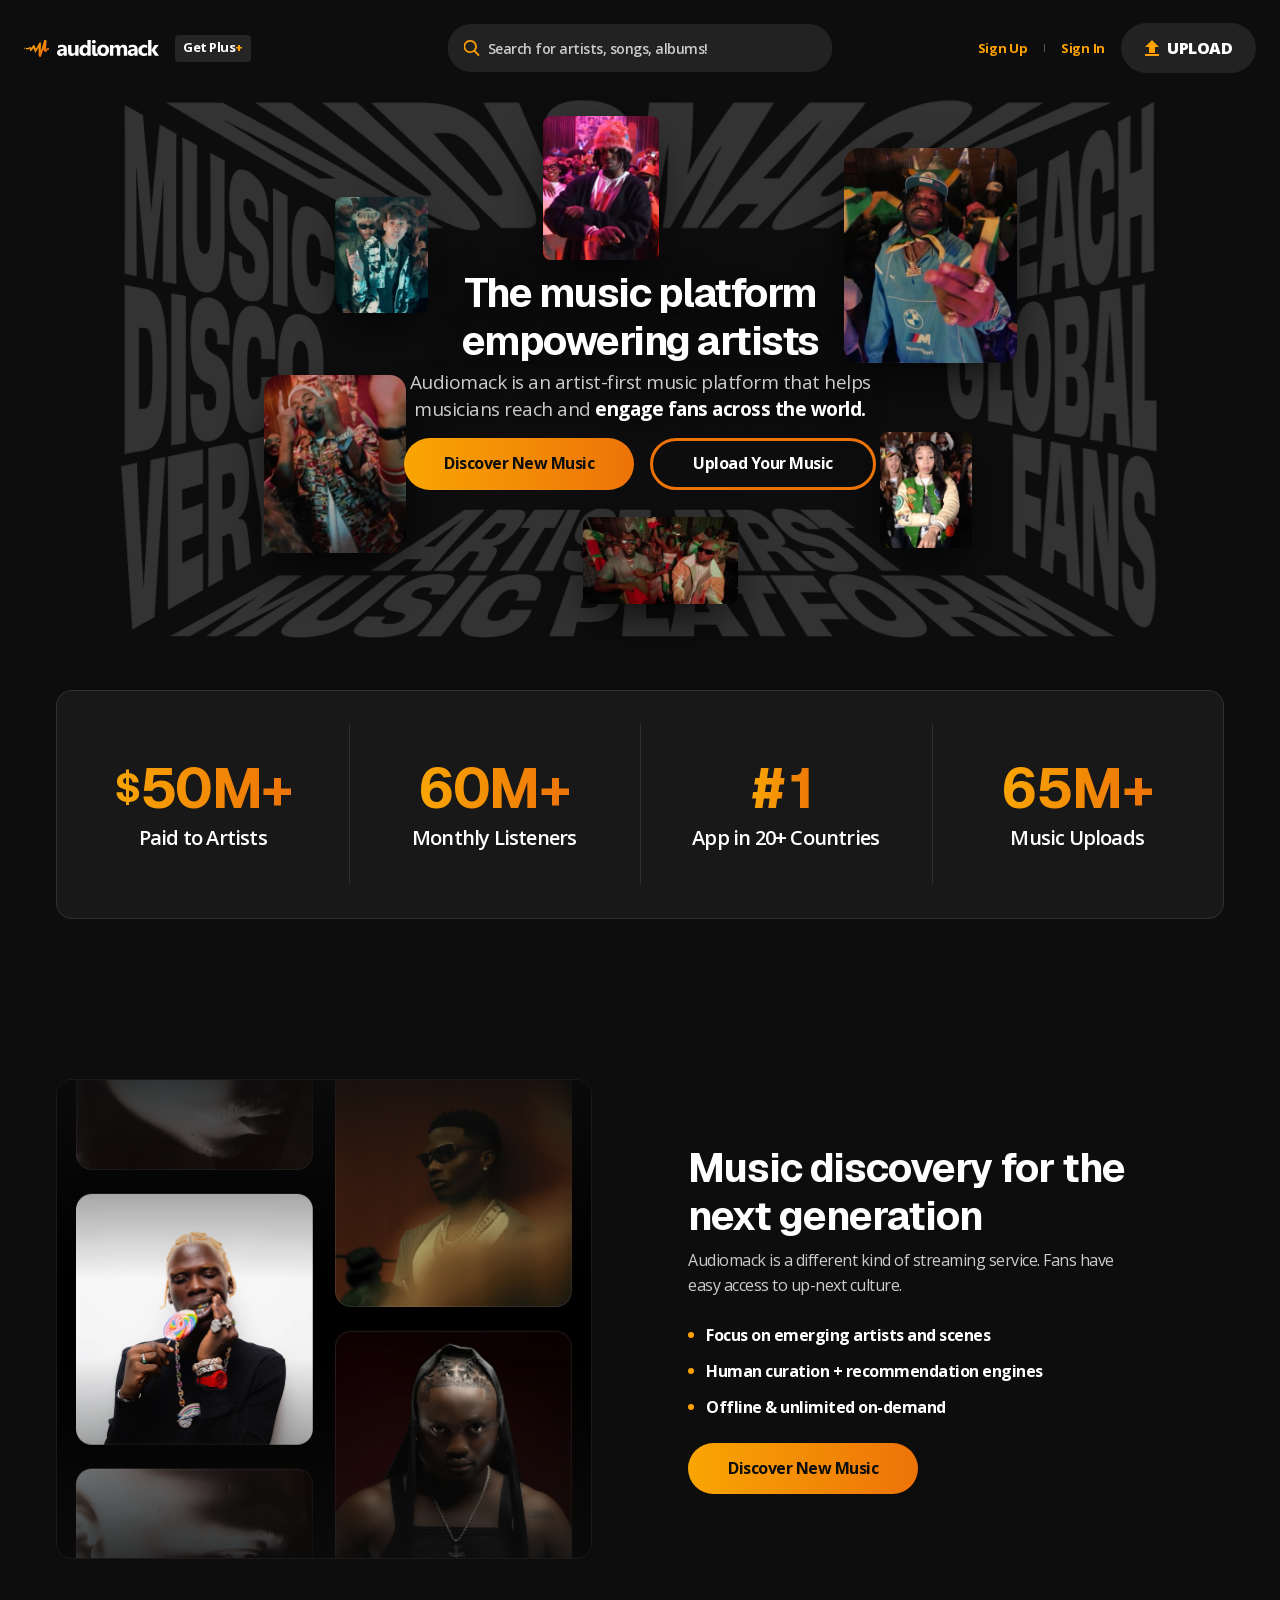
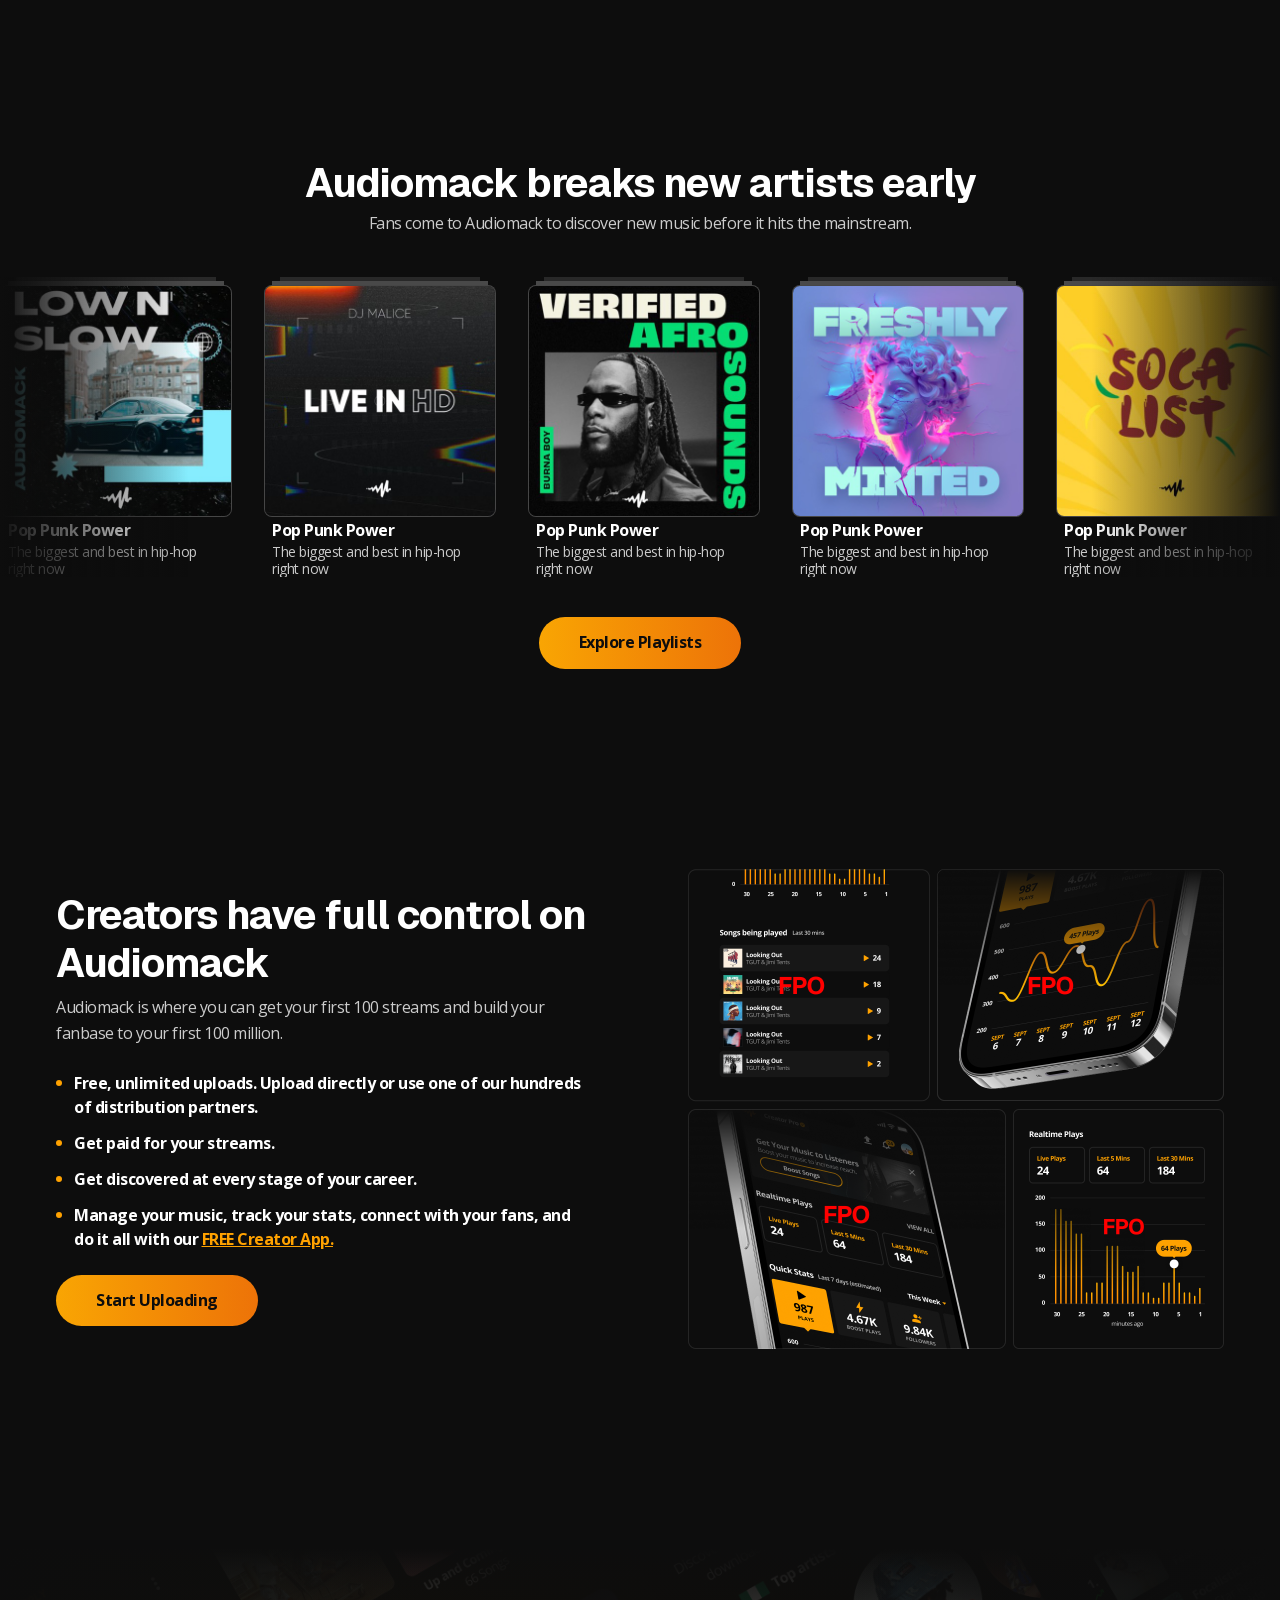
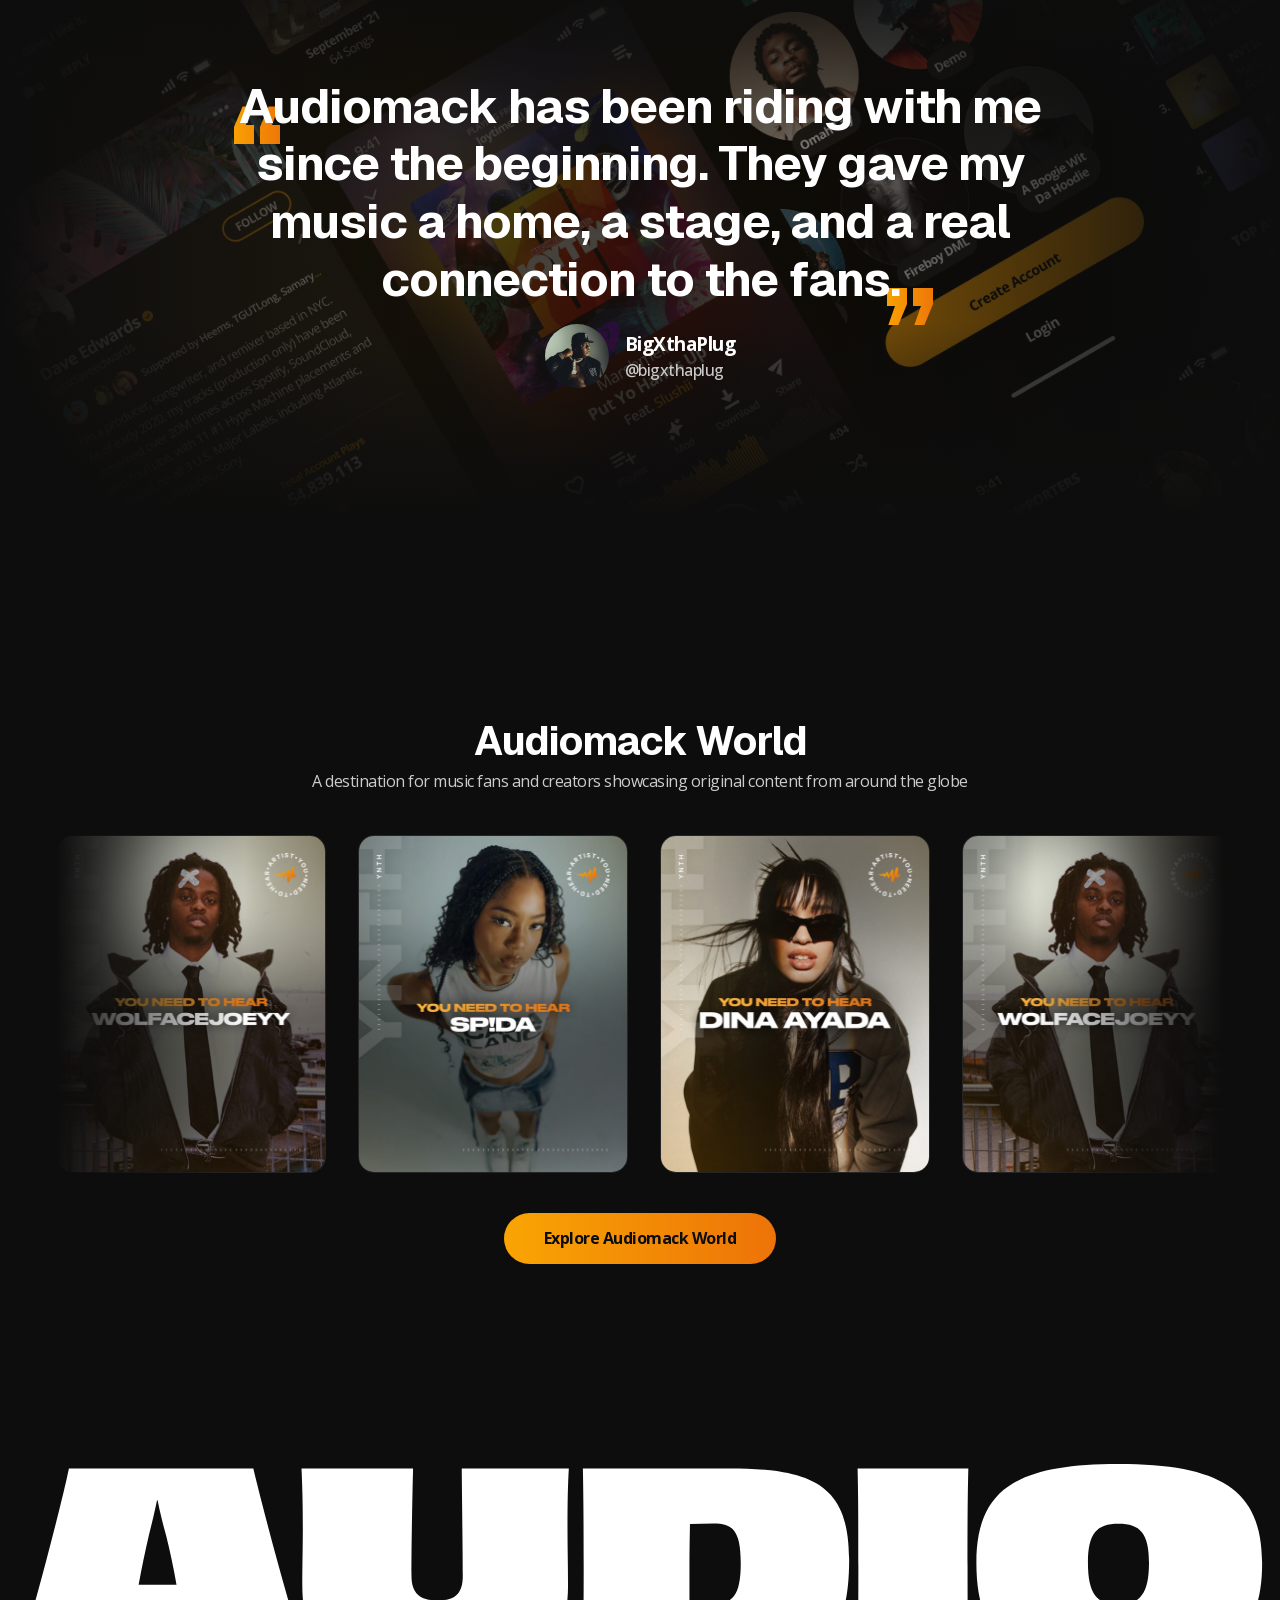
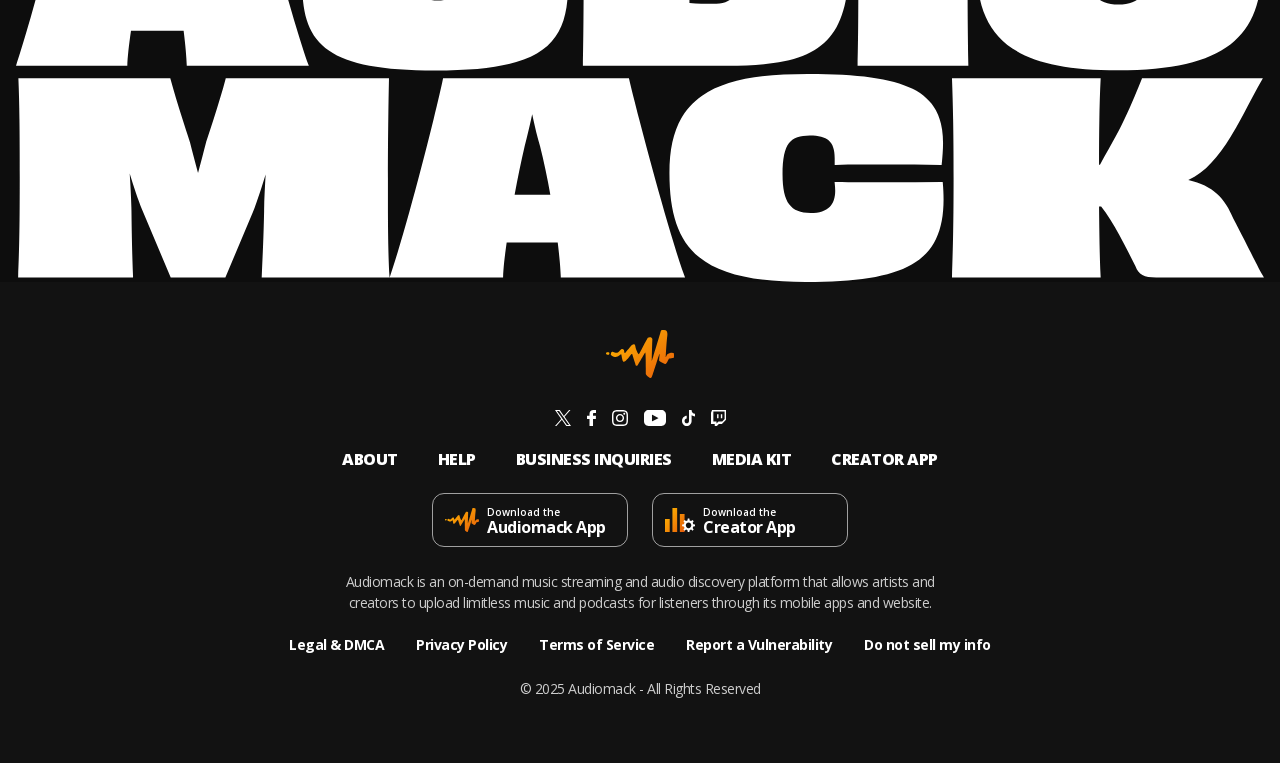
==== commit 192b83e9: "Inner page html" ====
--- a/index.html
+++ b/index.html
@@ -269,7 +269,7 @@
                       <a href="#">FREE Creator App.</a></span>
                   </li>
                 </ul>
-                <a class="btn btn--primary" href="#">Start Uploading</a>
+                <a class="btn btn--primary" href="inner.html">Start Uploading</a>
               </div>
             </div>
 
--- a/styles.css
+++ b/styles.css
@@ -1189,7 +1189,7 @@
    quote, main.js adds .is-primed, so it only ever starts dimmed when there's
    script around to bring it back up. */
 .wordmark.is-primed {
-  opacity: 0.2;
+  opacity: 0.1;
   transform: translateY(40px);
   transition: opacity 0.8s ease,
     transform 0.8s cubic-bezier(0.22, 1, 0.36, 1);
@@ -1341,6 +1341,122 @@
   letter-spacing: -0.5px;
 }
 
+/* ------------------------------------------------------- inner page */
+
+/* The whole page fades in together on load; the nav rides this fade rather than
+   its own homepage delay (see the override below), so the bar and the content
+   arrive as one. The hero title section then plays its own cascade on top. */
+.inner-page {
+  animation: hero-fade 0.6s ease 0.3s both;
+}
+
+.inner-page .nav {
+  animation: none;
+}
+
+/* ------------------------------------------------------- inner hero */
+
+/* Frame "Text" (16674:38376): a centred heading + lede + CTA over a full-bleed
+   topographic wave-line backdrop. The SVG carries its own #0d0d0d fades on the
+   left and right (~200px each), so it runs edge to edge and dissolves into the
+   page — no hard cut, whatever the window width. */
+.inner-hero {
+  position: relative;
+  padding: 88px var(--gutter) 72px;
+  overflow: hidden;
+}
+
+/* fills the hero exactly; preserveAspectRatio="none" in the SVG lets it stretch */
+.inner-hero__lines {
+  position: absolute;
+  inset: 0;
+  z-index: 0;
+  pointer-events: none;
+  user-select: none;
+}
+
+.inner-hero__lines img {
+  width: 100%;
+  height: 100%;
+}
+
+/* the copy holds to the 1440 content frame even though the lines run full width */
+.inner-hero__copy {
+  position: relative;
+  z-index: 1;
+  max-width: 1440px;
+  margin-inline: auto;
+  display: flex;
+  flex-direction: column;
+  align-items: center;
+  gap: 16px;
+  text-align: center;
+}
+
+.inner-hero__title {
+  margin: 0;
+  max-width: 666px;
+  font-family: var(--font-display);
+  font-size: 56px;
+  font-weight: 700;
+  line-height: 1;
+  letter-spacing: -1px;
+  text-shadow: 0 2px 30px rgba(0, 0, 0, 0.85);
+}
+
+.inner-hero__lede {
+  margin: 0;
+  max-width: 512px;
+  color: var(--muted);
+  font-size: 19px;
+  line-height: 1.4;
+  letter-spacing: -0.5px;
+}
+
+/* ---- inner-hero load-in ---------------------------------------------------
+   The backdrop lines arrive with the page fade above; then the two title lines
+   rise and the lede + button fade up a beat behind. */
+.inner-hero__title-line {
+  display: block;
+  animation: hero-rise 0.9s cubic-bezier(0.22, 1, 0.36, 1) both;
+}
+.inner-hero__title-line:nth-child(1) {
+  animation-delay: 1.1s;
+}
+.inner-hero__title-line:nth-child(2) {
+  animation-delay: 1.22s;
+}
+
+.inner-hero__lede,
+.inner-hero .btn {
+  animation: hero-fade 0.7s ease both;
+}
+.inner-hero__lede {
+  animation-delay: 1.34s;
+}
+.inner-hero .btn {
+  animation-delay: 1.46s;
+}
+
+@media (prefers-reduced-motion: reduce) {
+  .inner-page,
+  .inner-hero__title-line,
+  .inner-hero__lede,
+  .inner-hero .btn {
+    animation: none;
+  }
+}
+
+/* the inner-page media slot: a plain black panel (Figma 16678:48129) in place
+   of the homepage's drifting collage, same 536x480 footprint */
+.media-box {
+  width: 100%;
+  aspect-ratio: 536 / 480;
+  background: #000;
+  border: 1px solid var(--line);
+  border-radius: 16px;
+}
+
 /* --------------------------------------------------------------- layout */
 
 .stack {
@@ -1488,6 +1604,27 @@
 
   .hero__actions .btn--outline {
     padding-block: 10px;
+  }
+
+  /* ---------------------------------------------------------- inner hero */
+
+  .inner-hero {
+    padding: 40px var(--gutter) 48px;
+  }
+
+  .inner-hero__title {
+    font-size: 32px;
+    letter-spacing: -0.8px;
+  }
+
+  .inner-hero__lede {
+    max-width: 300px;
+    font-size: 15px;
+  }
+
+  /* fills the shorter mobile hero exactly, same as desktop */
+  .inner-hero__lines {
+    inset: 0;
   }
 
   /* --------------------------------------------------------------- stats */
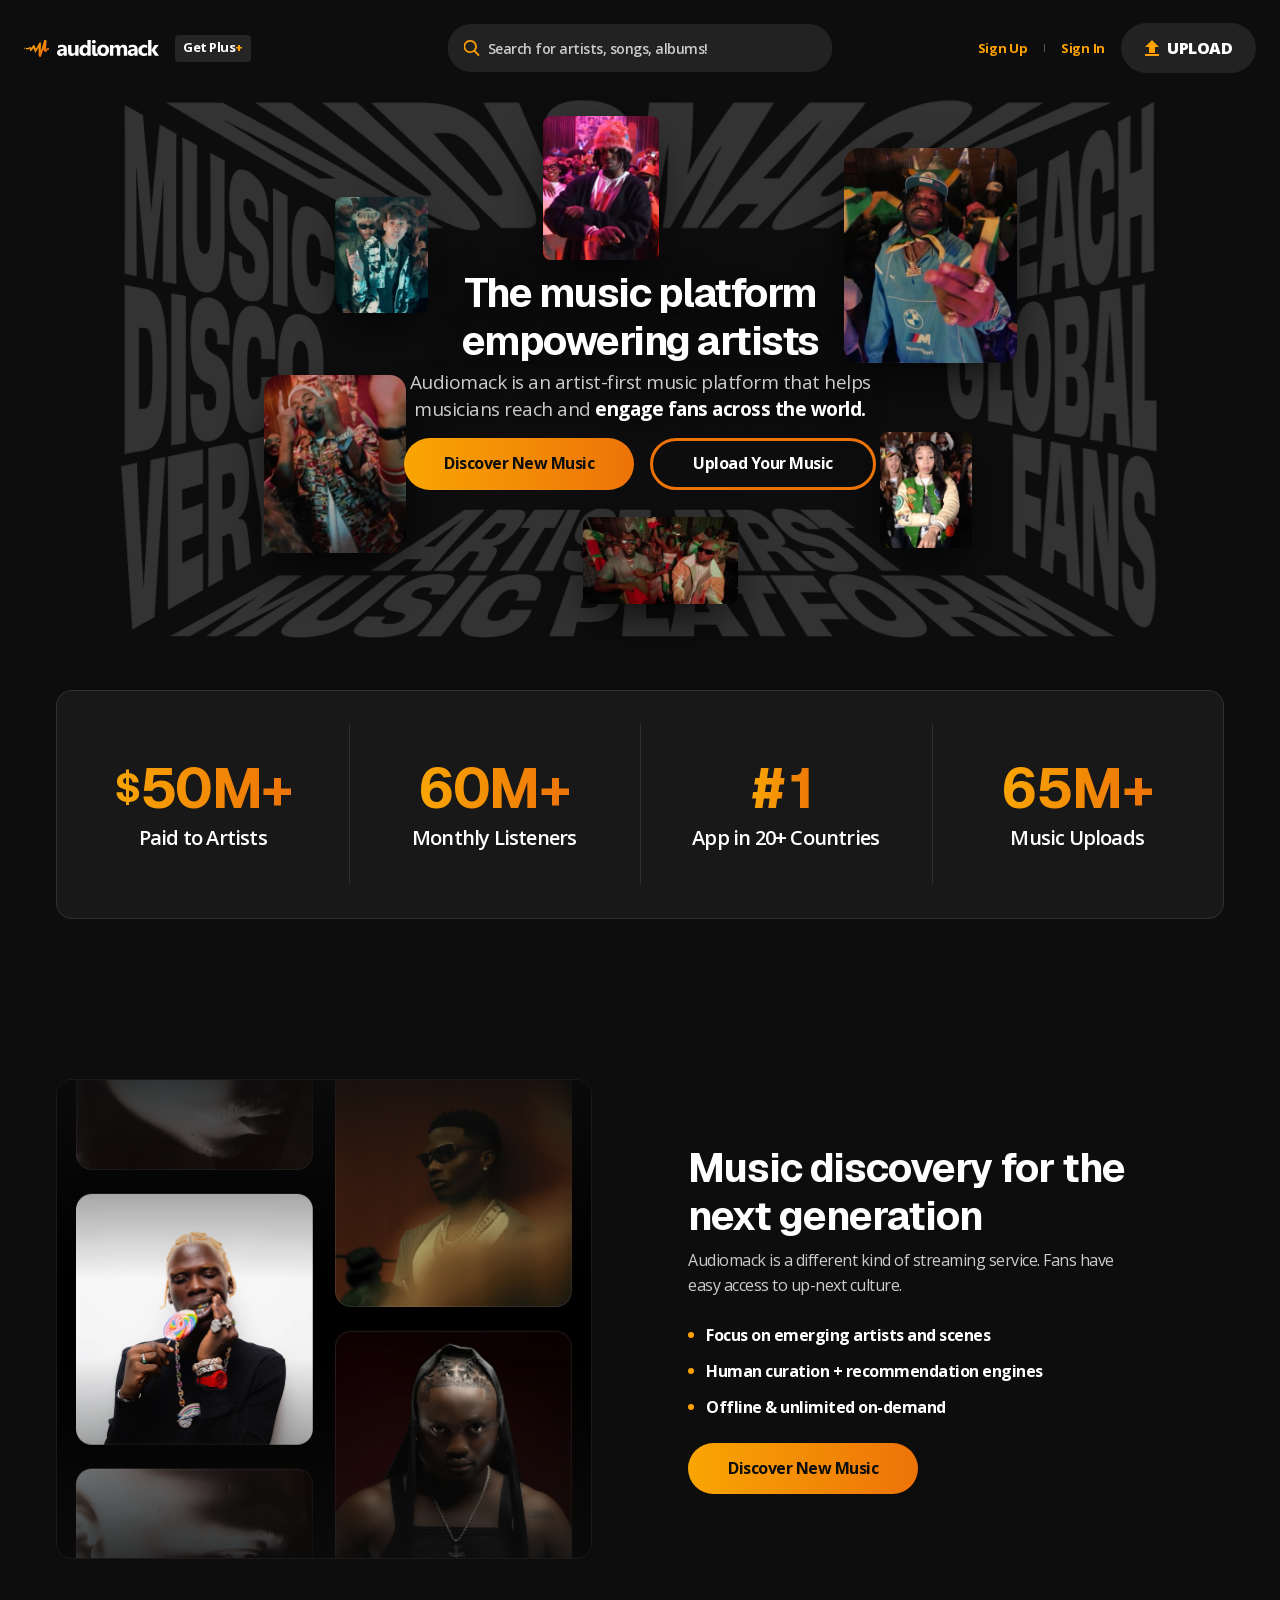
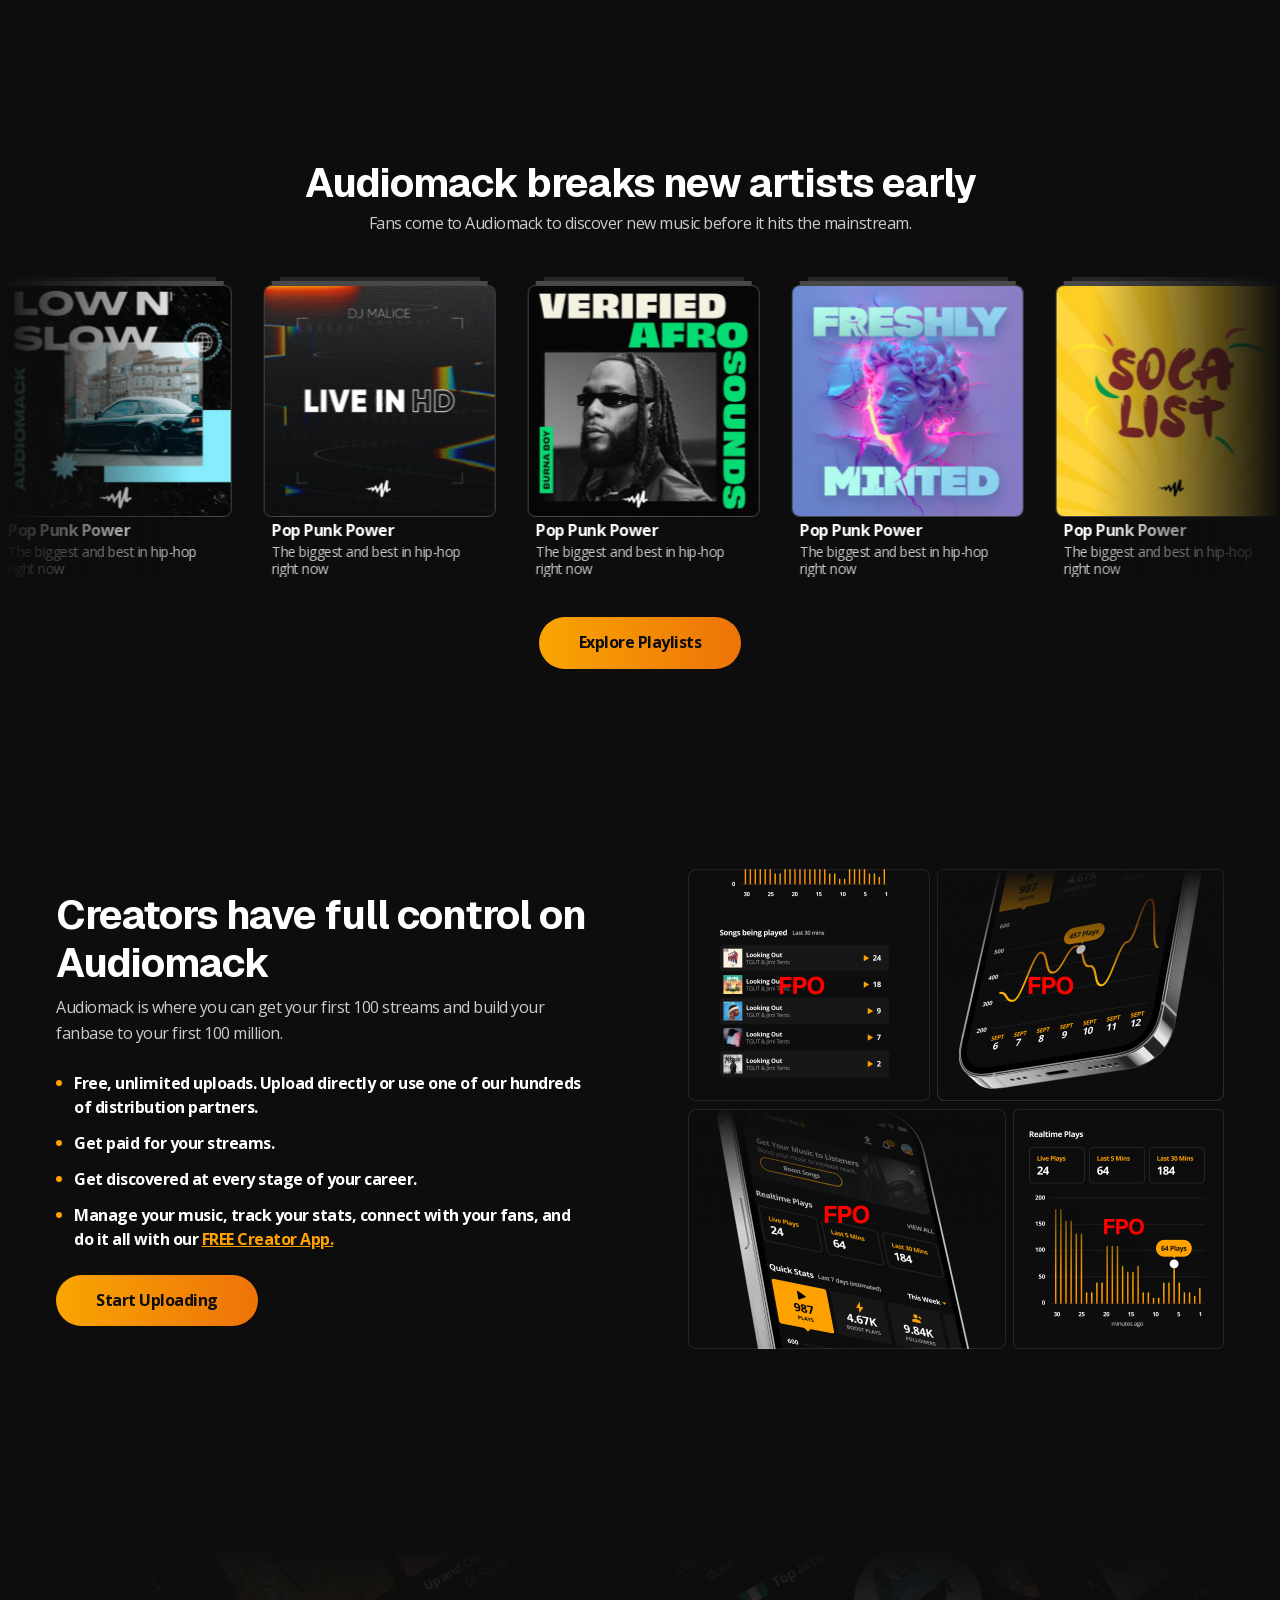
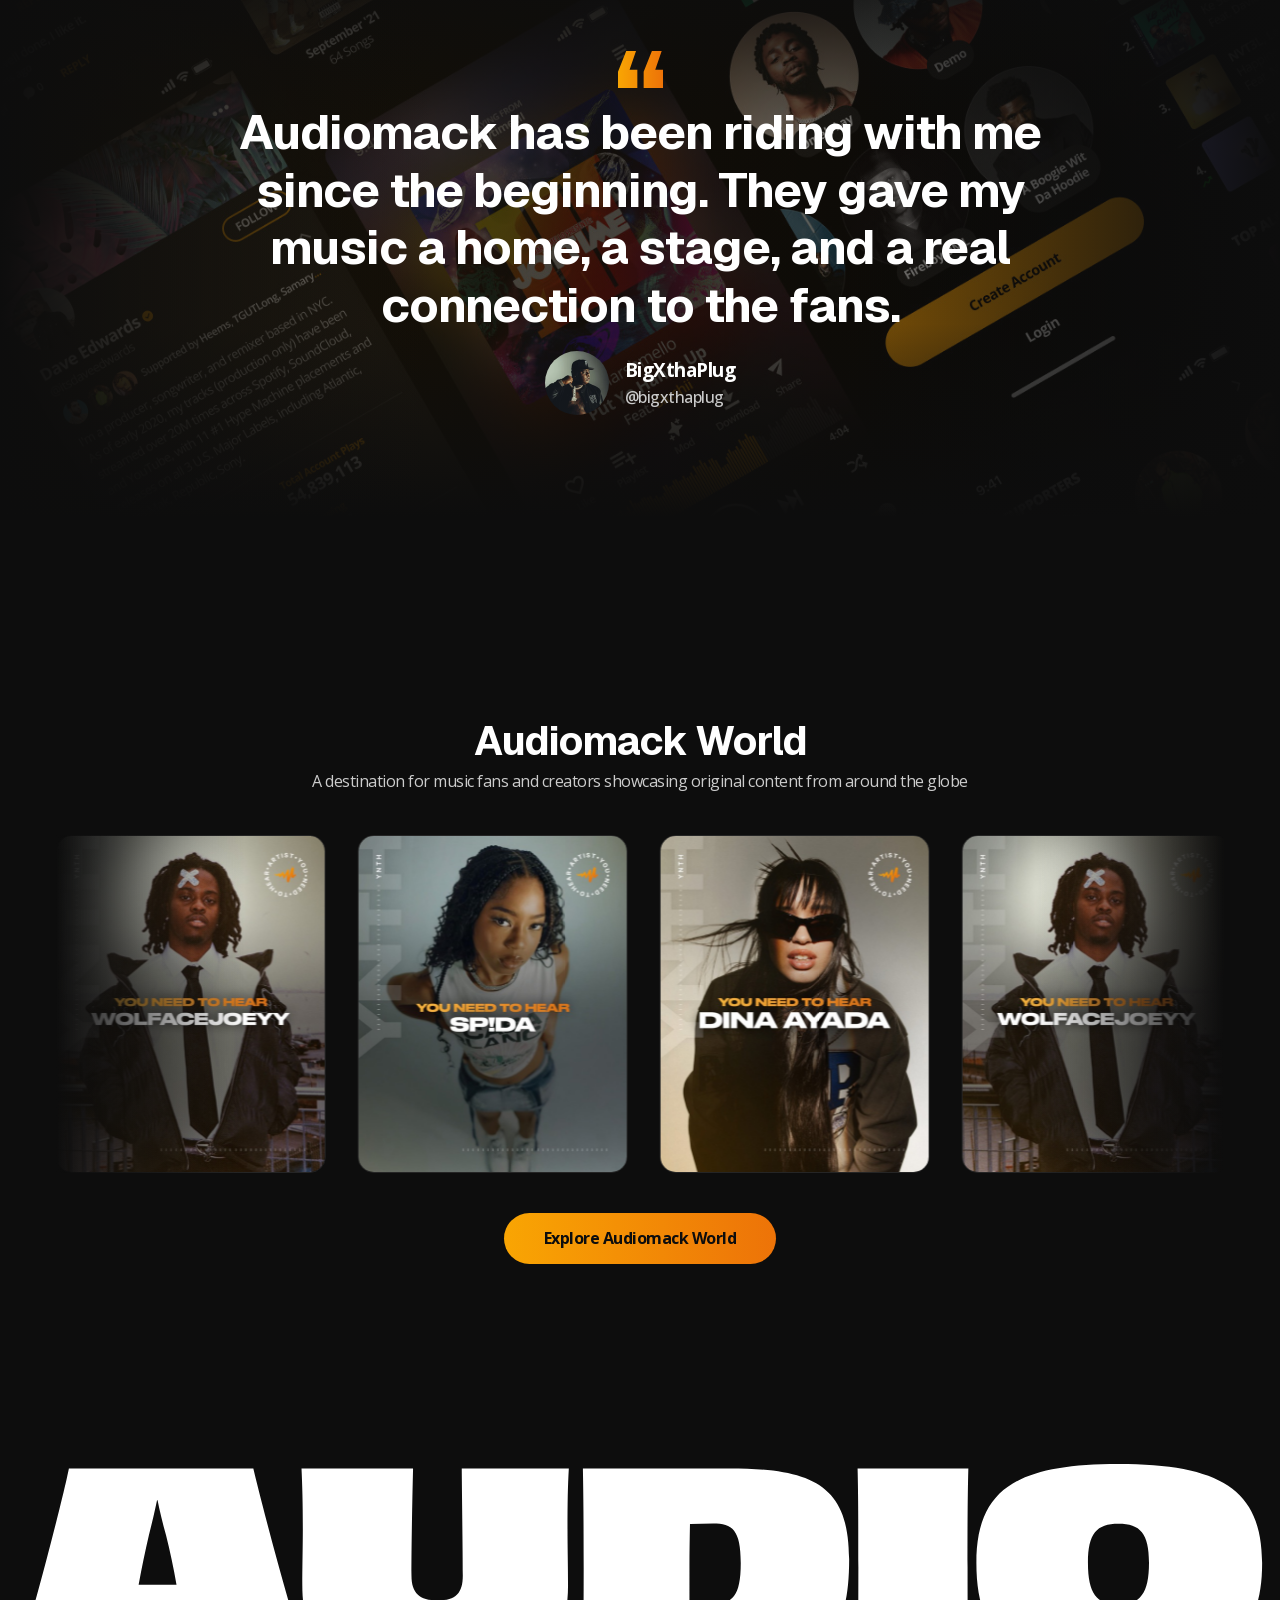
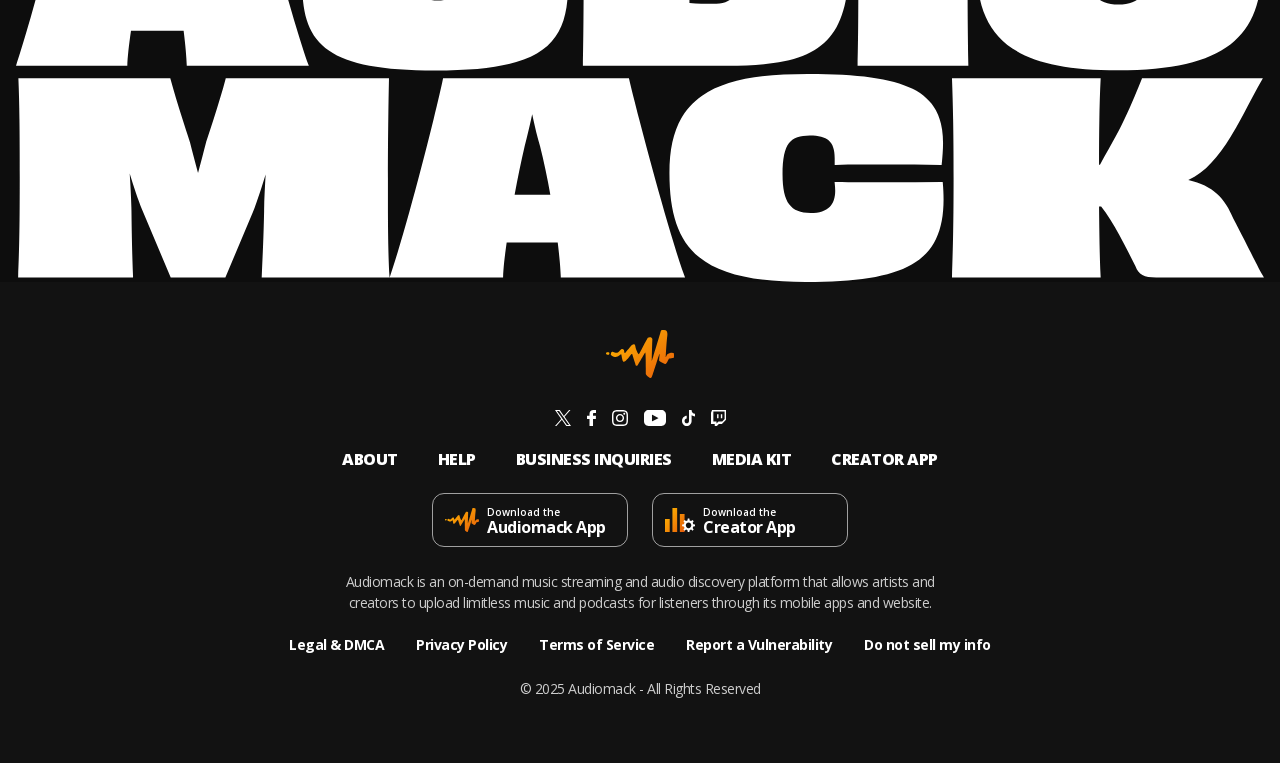
==== commit 88eda3c2: "Quote addition" ====
--- a/index.html
+++ b/index.html
@@ -289,10 +289,8 @@
             <div class="quote__fade-y" aria-hidden="true"></div>
             <div class="quote__fade-x" aria-hidden="true"></div>
 
-            <span class="quote__mark quote__mark--open" aria-hidden="true">&ldquo;</span>
-            <span class="quote__mark quote__mark--close" aria-hidden="true">&rdquo;</span>
-
             <figure class="quote__figure">
+              <img class="quote__mark" src="img/quote-mark.svg" alt="" aria-hidden="true" />
               <blockquote class="quote__text">
                 Audiomack has been riding with me since the beginning. They gave
                 my music a home, a stage, and a real connection to the fans.
--- a/styles.css
+++ b/styles.css
@@ -1076,27 +1076,11 @@
   );
 }
 
+/* a single gradient quote mark centred above the text (Figma 16742:20261) */
 .quote__mark {
-  position: absolute;
-  font-family: var(--font-display);
-  font-size: 120px;
-  font-weight: 700;
-  line-height: 1;
-  background-image: var(--brand-gradient);
-  -webkit-background-clip: text;
-  background-clip: text;
-  color: transparent;
+  width: 45px;
+  height: 37px;
   user-select: none;
-}
-
-.quote__mark--open {
-  top: 25%;
-  left: 17.9%;
-}
-
-.quote__mark--close {
-  top: 56.7%;
-  left: 68.9%;
 }
 
 .quote__figure {
@@ -1393,6 +1377,24 @@
   text-align: center;
 }
 
+/* eyebrow + headline sit 8px apart (Figma 16740:20257) inside the 16px copy gap */
+.inner-hero__head {
+  display: flex;
+  flex-direction: column;
+  align-items: center;
+  gap: 8px;
+}
+
+.inner-hero__eyebrow {
+  margin: 0;
+  font-family: var(--font-display);
+  font-size: 13px;
+  font-weight: 700;
+  line-height: 1;
+  text-transform: uppercase;
+  color: var(--brand);
+}
+
 .inner-hero__title {
   margin: 0;
   max-width: 666px;
@@ -1414,8 +1416,12 @@
 }
 
 /* ---- inner-hero load-in ---------------------------------------------------
-   The backdrop lines arrive with the page fade above; then the two title lines
-   rise and the lede + button fade up a beat behind. */
+   The backdrop lines arrive with the page fade above; then the eyebrow and the
+   two title lines rise in sequence and the lede + button fade up a beat behind. */
+.inner-hero__eyebrow {
+  animation: hero-rise 0.9s cubic-bezier(0.22, 1, 0.36, 1) 0.98s both;
+}
+
 .inner-hero__title-line {
   display: block;
   animation: hero-rise 0.9s cubic-bezier(0.22, 1, 0.36, 1) both;
@@ -1440,6 +1446,7 @@
 
 @media (prefers-reduced-motion: reduce) {
   .inner-page,
+  .inner-hero__eyebrow,
   .inner-hero__title-line,
   .inner-hero__lede,
   .inner-hero .btn {
@@ -1759,23 +1766,6 @@
 
   .quote__text {
     font-size: 32px;
-  }
-
-  /* The mark moves into the flow above the quote; the closing one is dropped.
-     line-height stays at 1 so the gradient's box still covers the glyph
-     (background-clip:text paints nothing outside it) — the empty space the
-     full line box brings with it is clawed back with negative margins. */
-  .quote__mark--open {
-    position: relative;
-    top: auto;
-    left: auto;
-    z-index: 10;
-    margin-block: -30px -51px;
-    line-height: 1;
-  }
-
-  .quote__mark--close {
-    display: none;
   }
 
   .quote__avatar {
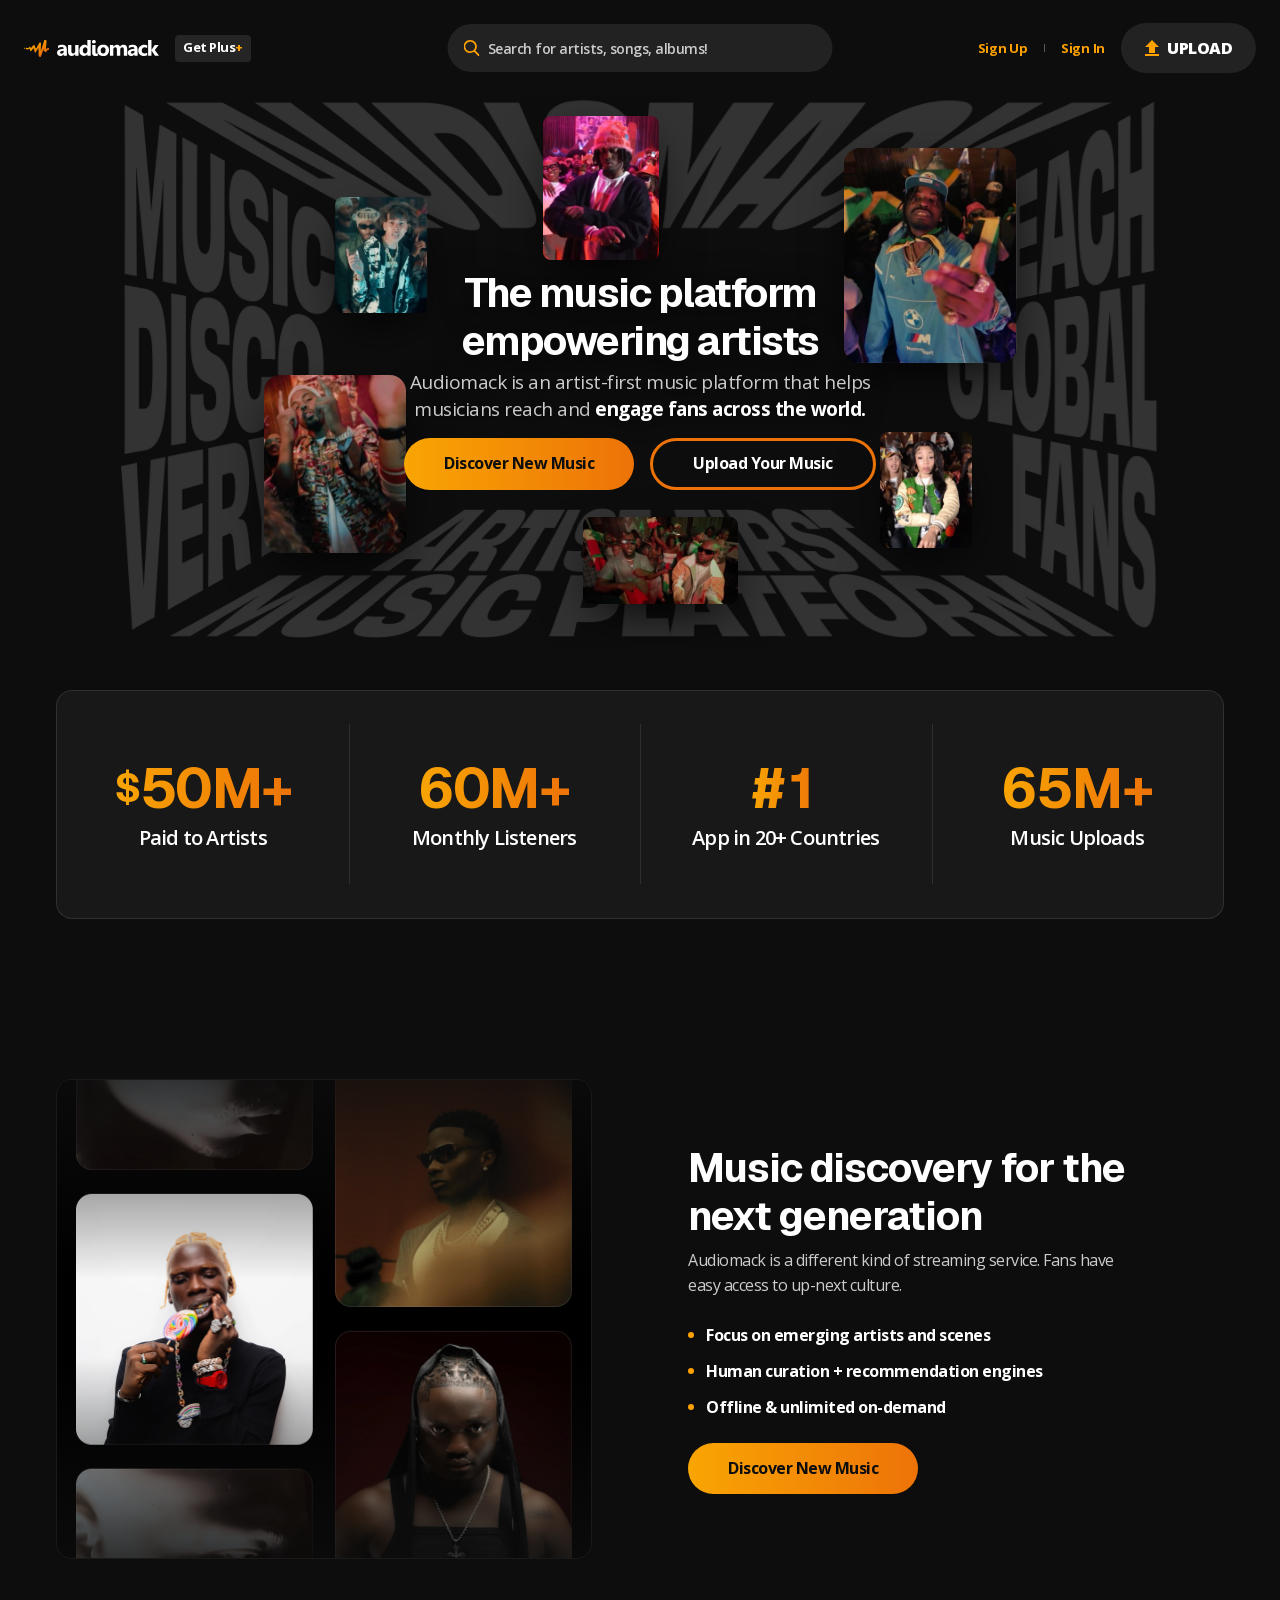
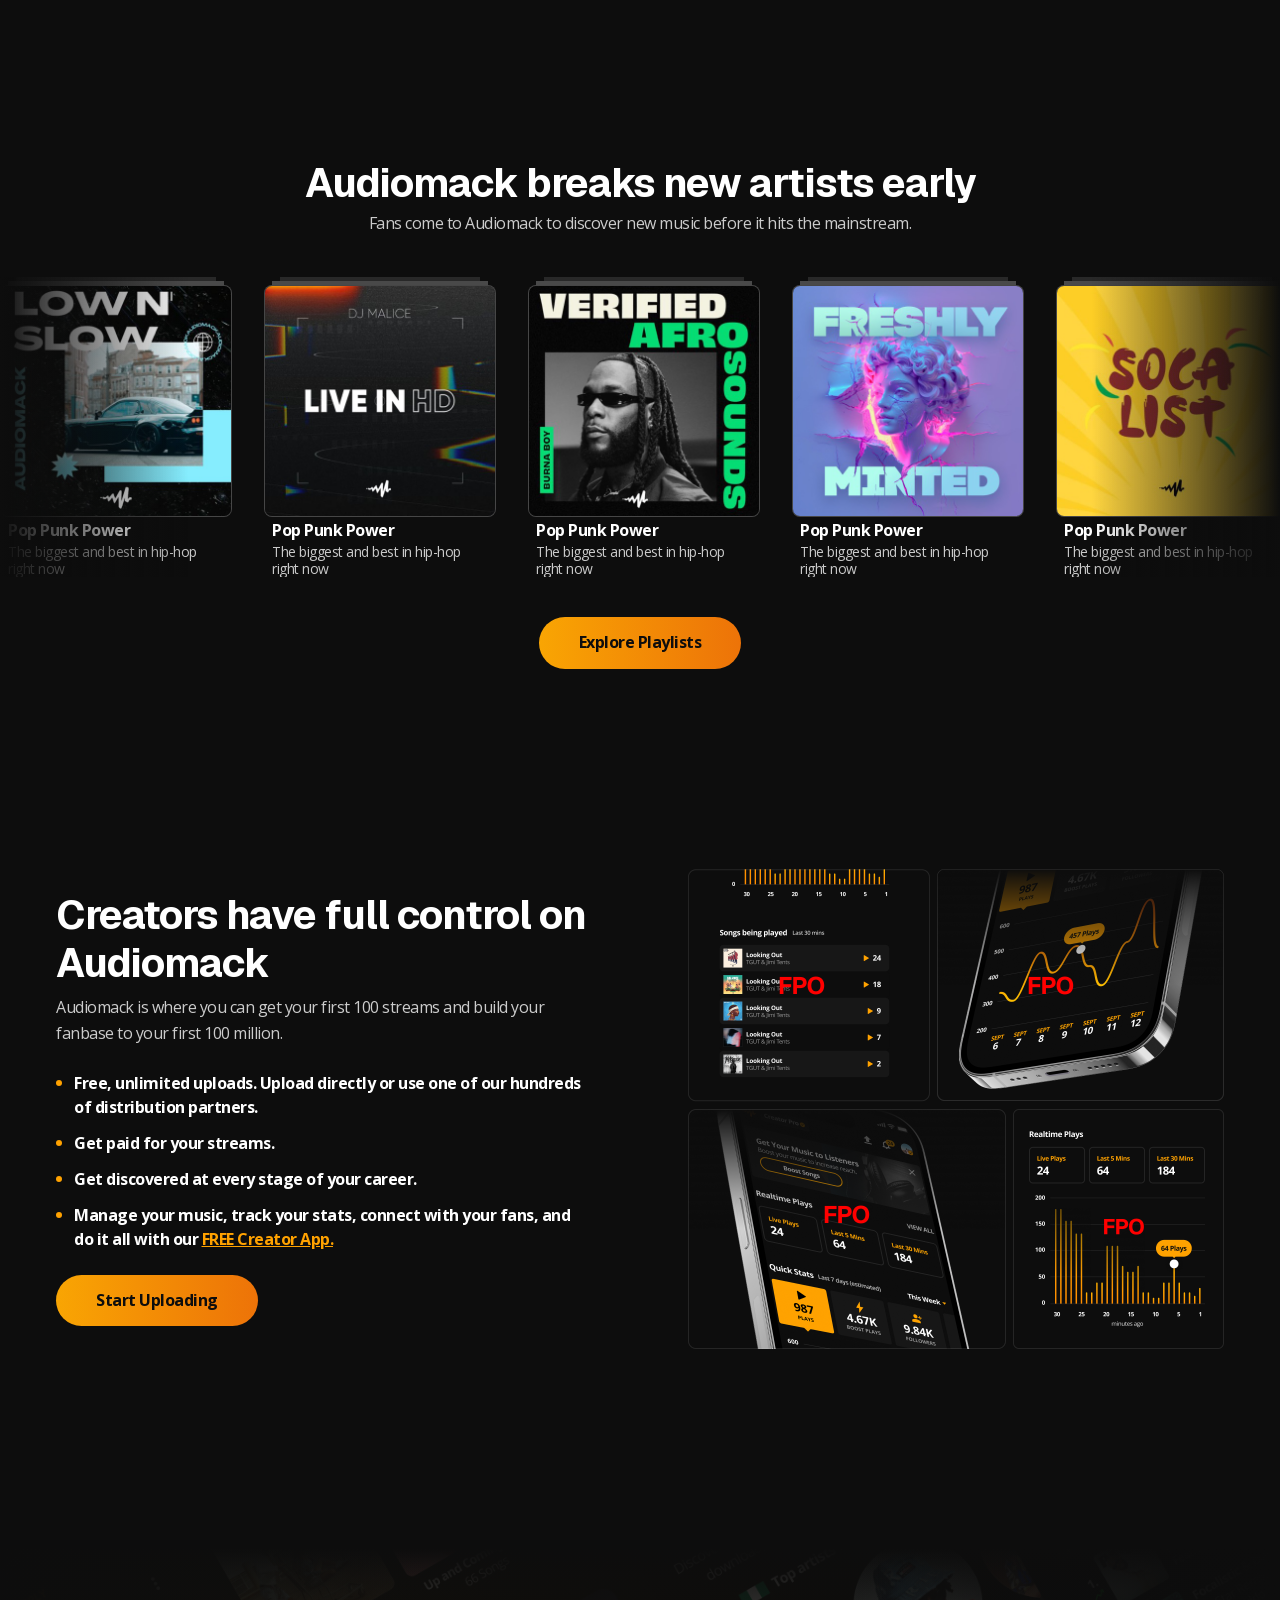
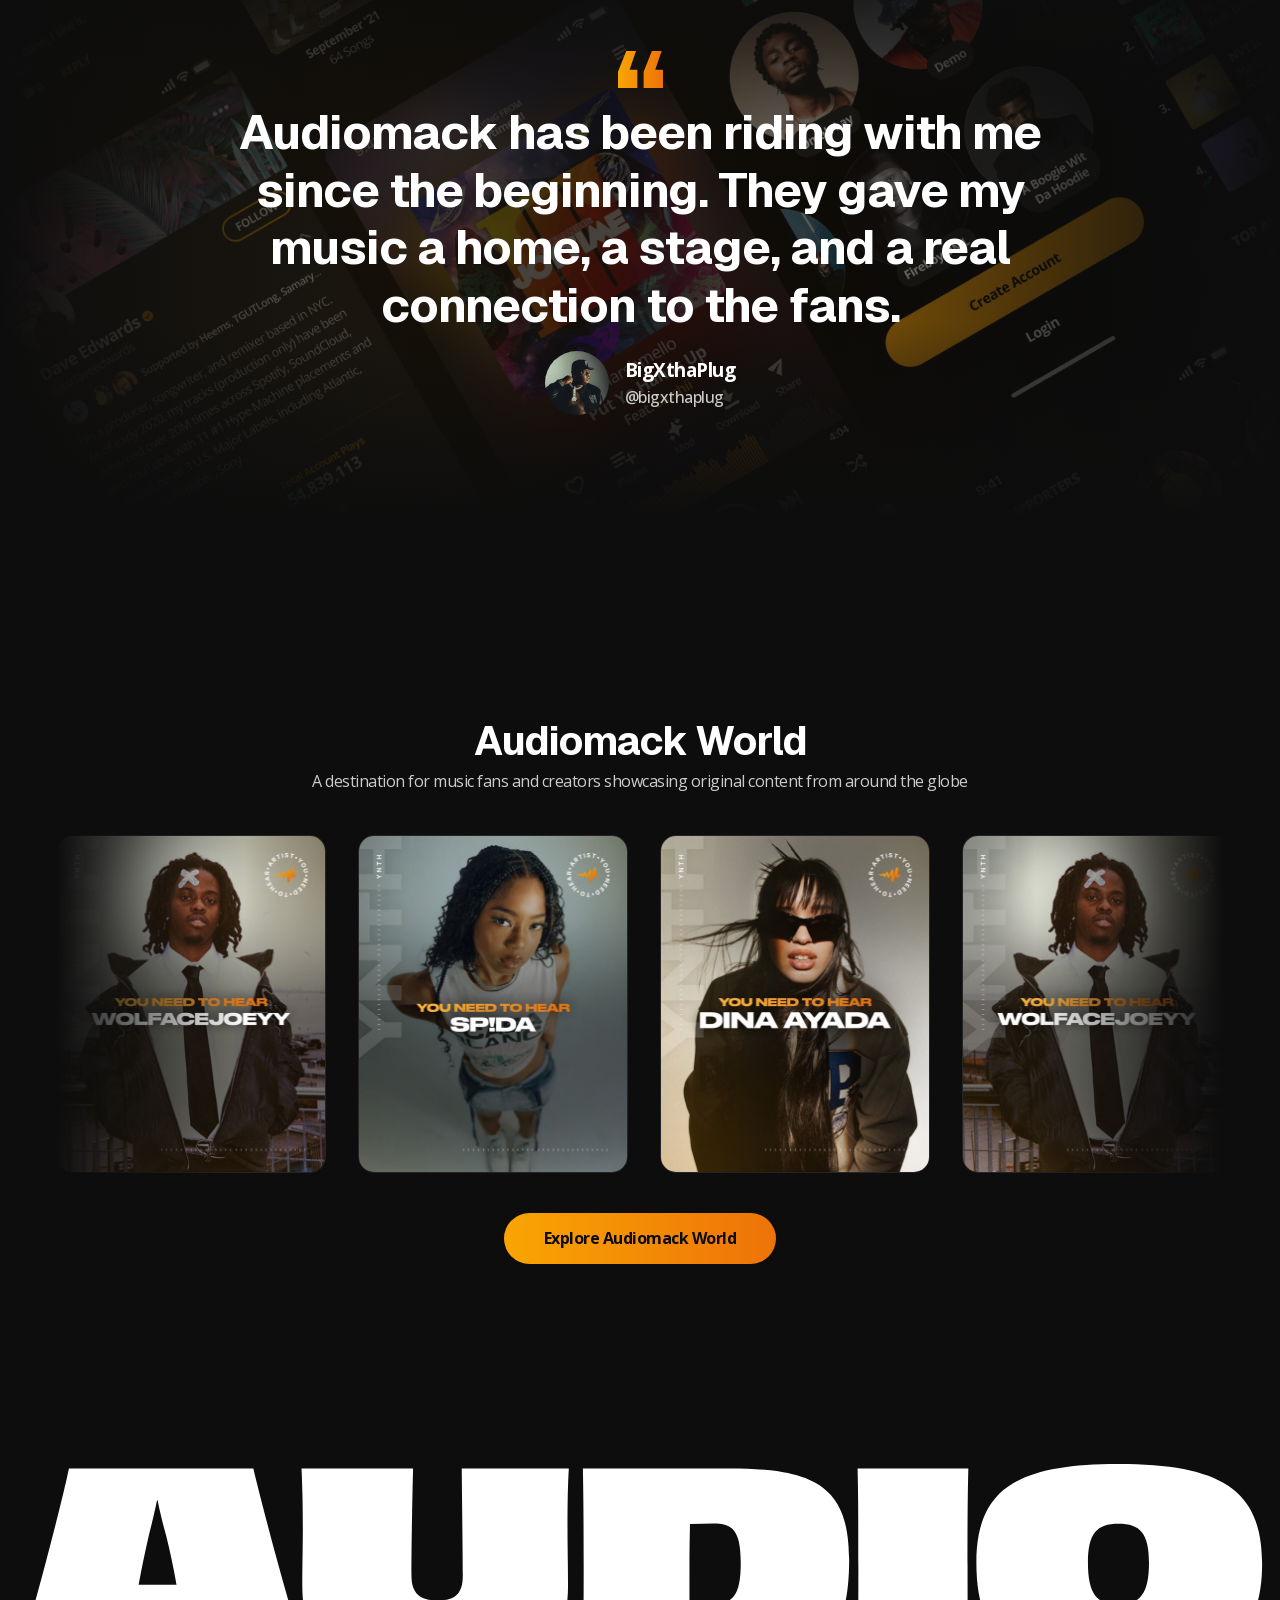
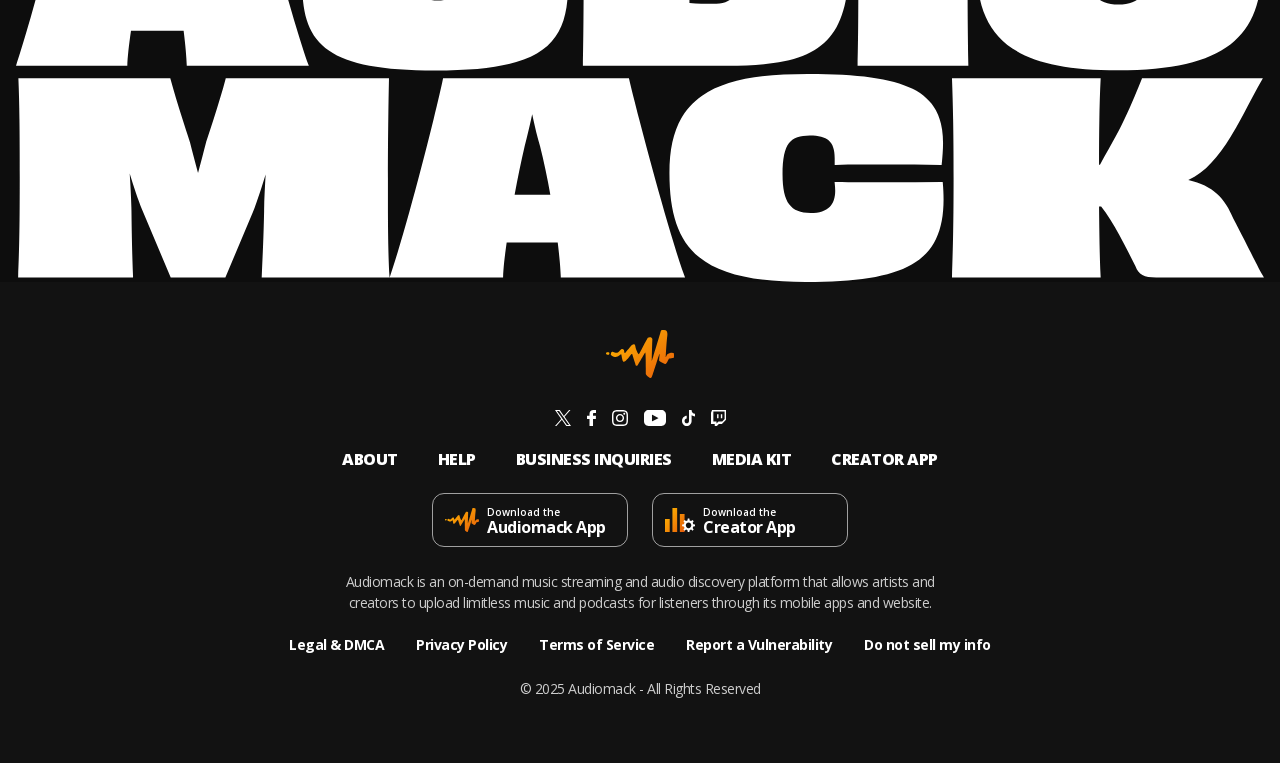
==== commit 13eccc6a: "Video loops" ====
--- a/index.html
+++ b/index.html
@@ -72,27 +72,33 @@
           <div class="hero__cards" data-layer="hero-cards">
             <div class="hero__card" data-depth="0.9"
                  style="left:20.625%; top:50.401%; width:11.111%; aspect-ratio:160/200; border-radius:16px">
-              <img src="img/hero-card-1.jpg" alt="" />
+              <video src="video/hero-card-1.mp4" poster="img/hero-card-1.jpg"
+                     autoplay muted loop playsinline preload="auto" aria-hidden="true"></video>
             </div>
             <div class="hero__card" data-depth="0.45"
                  style="left:26.181%; top:18.299%; width:7.222%; aspect-ratio:104/130; border-radius:8px">
-              <img src="img/hero-card-2.jpg" alt="" />
+              <video src="video/hero-card-2.mp4" poster="img/hero-card-2.jpg"
+                     autoplay muted loop playsinline preload="auto" aria-hidden="true"></video>
             </div>
             <div class="hero__card" data-depth="0.5"
                  style="left:68.750%; top:60.674%; width:7.222%; aspect-ratio:104/130; border-radius:8px">
-              <img src="img/hero-card-3.jpg" alt="" />
+              <video src="video/hero-card-3.mp4" poster="img/hero-card-3.jpg"
+                     autoplay muted loop playsinline preload="auto" aria-hidden="true"></video>
             </div>
             <div class="hero__card" data-depth="0.75"
                  style="left:45.556%; top:76.084%; width:12.083%; aspect-ratio:174/98; border-radius:8px">
-              <img src="img/hero-card-4.jpg" alt="" />
+              <video src="video/hero-card-4.mp4" poster="img/hero-card-4.jpg"
+                     autoplay muted loop playsinline preload="auto" aria-hidden="true"></video>
             </div>
             <div class="hero__card" data-depth="0.6"
                  style="left:42.431%; top:3.692%; width:9.028%; aspect-ratio:130/162; border-radius:8px">
-              <img src="img/hero-card-5.jpg" alt="" />
+              <video src="video/hero-card-5.mp4" poster="img/hero-card-5.jpg"
+                     autoplay muted loop playsinline preload="auto" aria-hidden="true"></video>
             </div>
             <div class="hero__card" data-depth="1"
                  style="left:65.972%; top:9.310%; width:13.472%; aspect-ratio:194/242; border-radius:16px">
-              <img src="img/hero-card-6.jpg" alt="" />
+              <video src="video/hero-card-6.mp4" poster="img/hero-card-6.jpg"
+                     autoplay muted loop playsinline preload="auto" aria-hidden="true"></video>
             </div>
           </div>
 
--- a/styles.css
+++ b/styles.css
@@ -430,7 +430,9 @@
   box-shadow: 0 18px 50px -12px rgba(0, 0, 0, 0.9);
 }
 
-.hero__card img {
+.hero__card img,
+.hero__card video {
+  display: block;
   width: 100%;
   height: 100%;
   object-fit: cover;
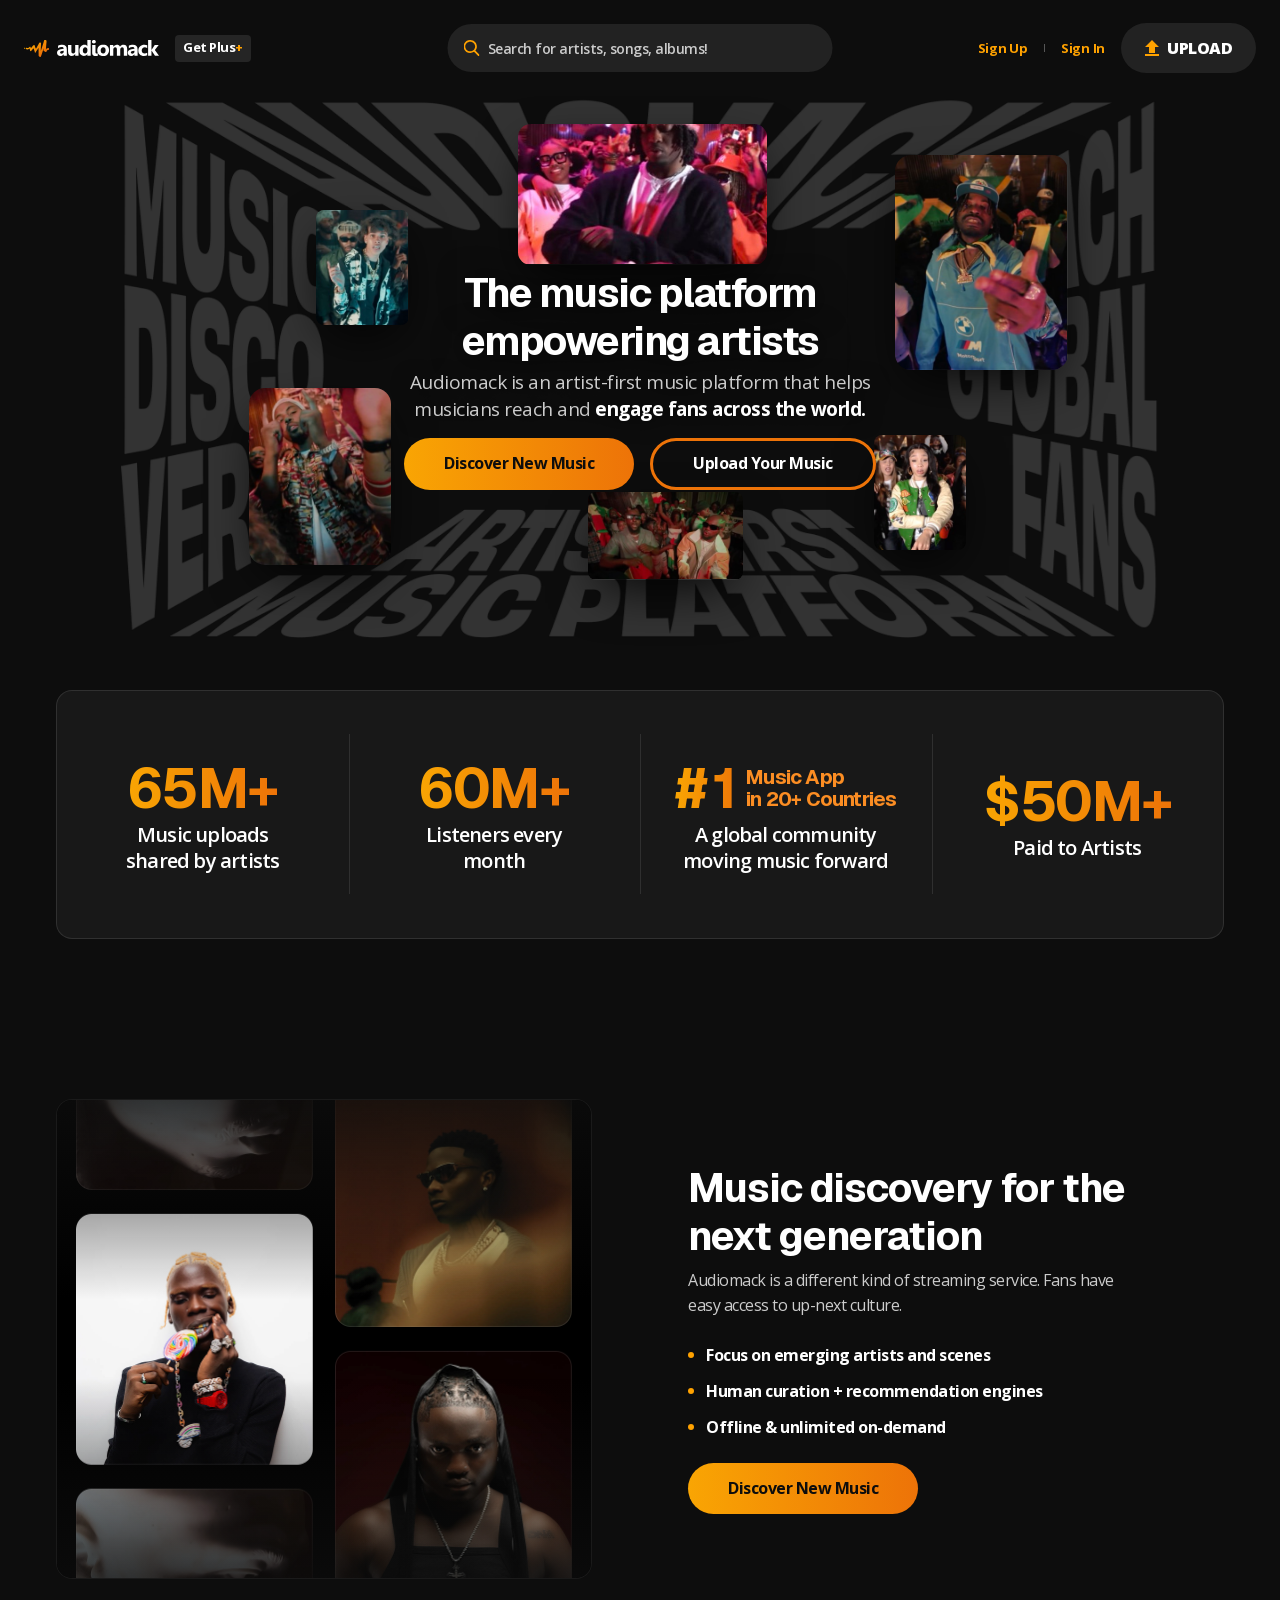
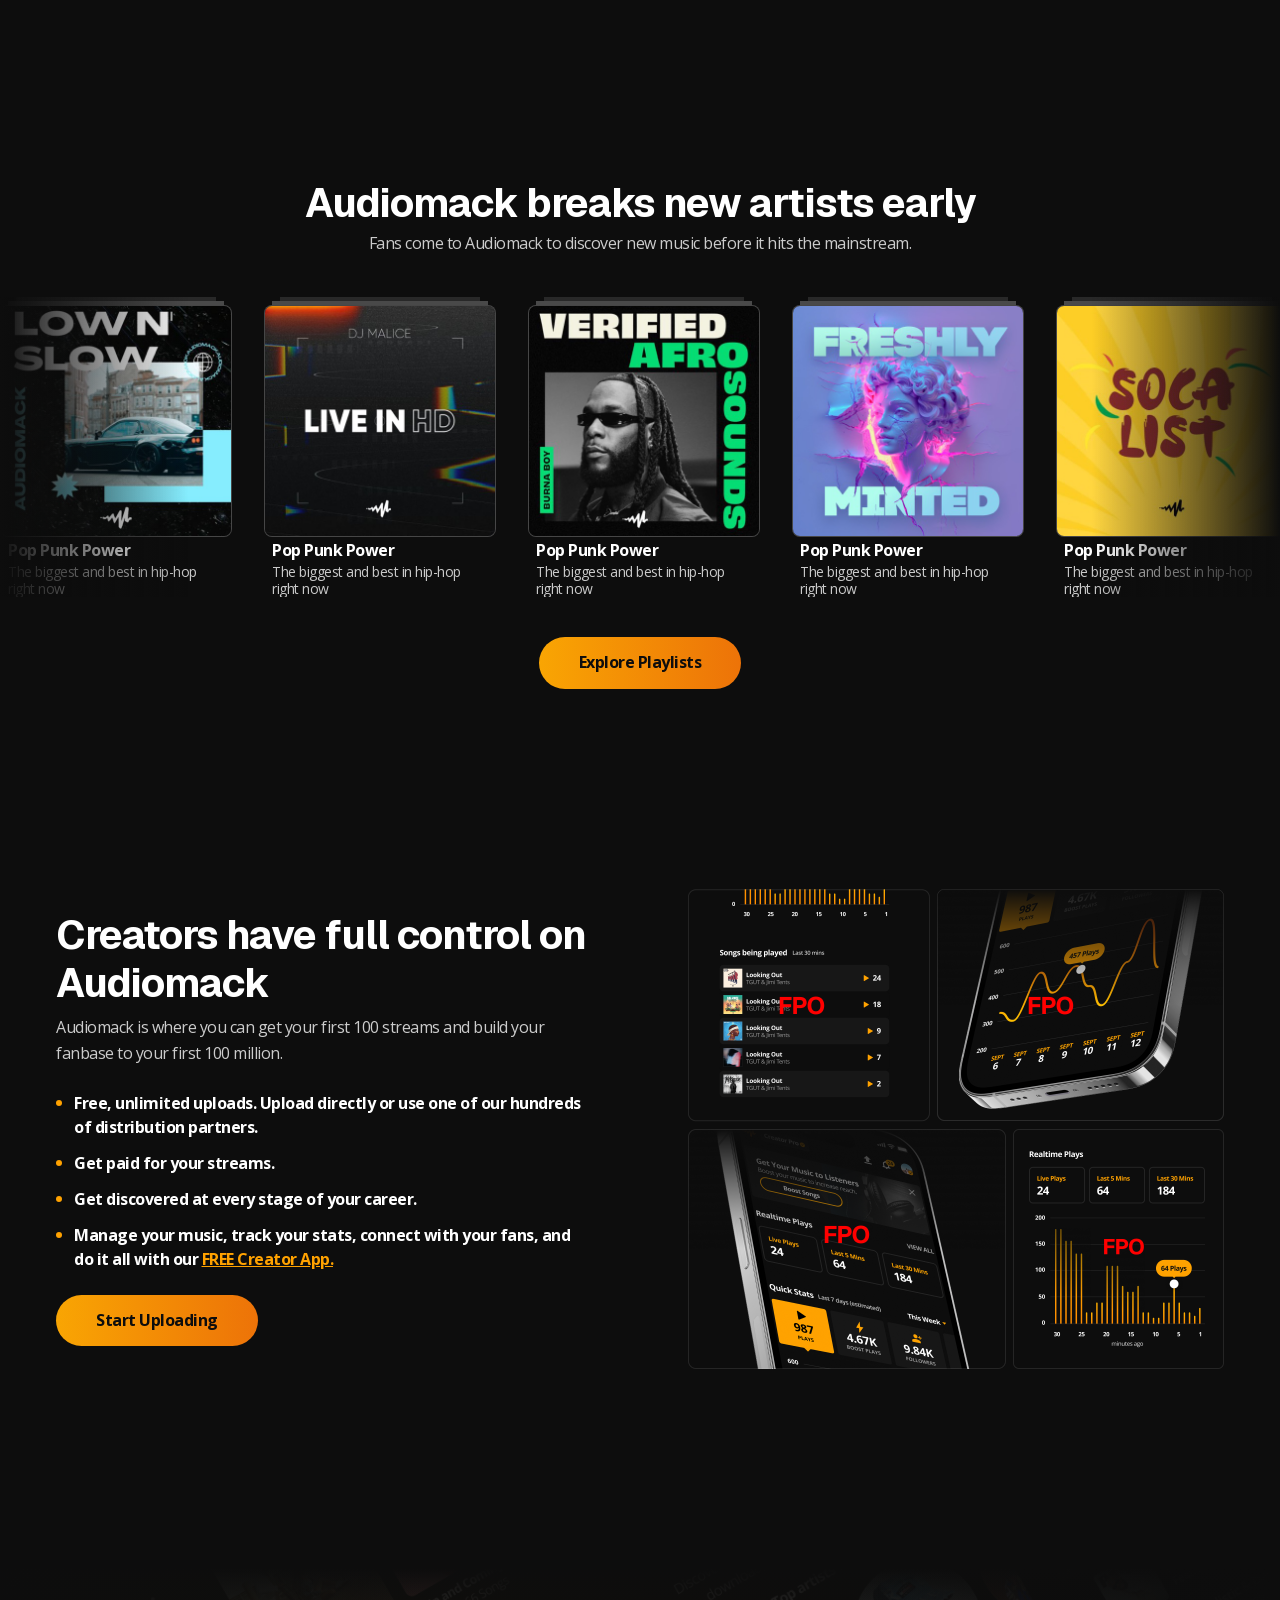
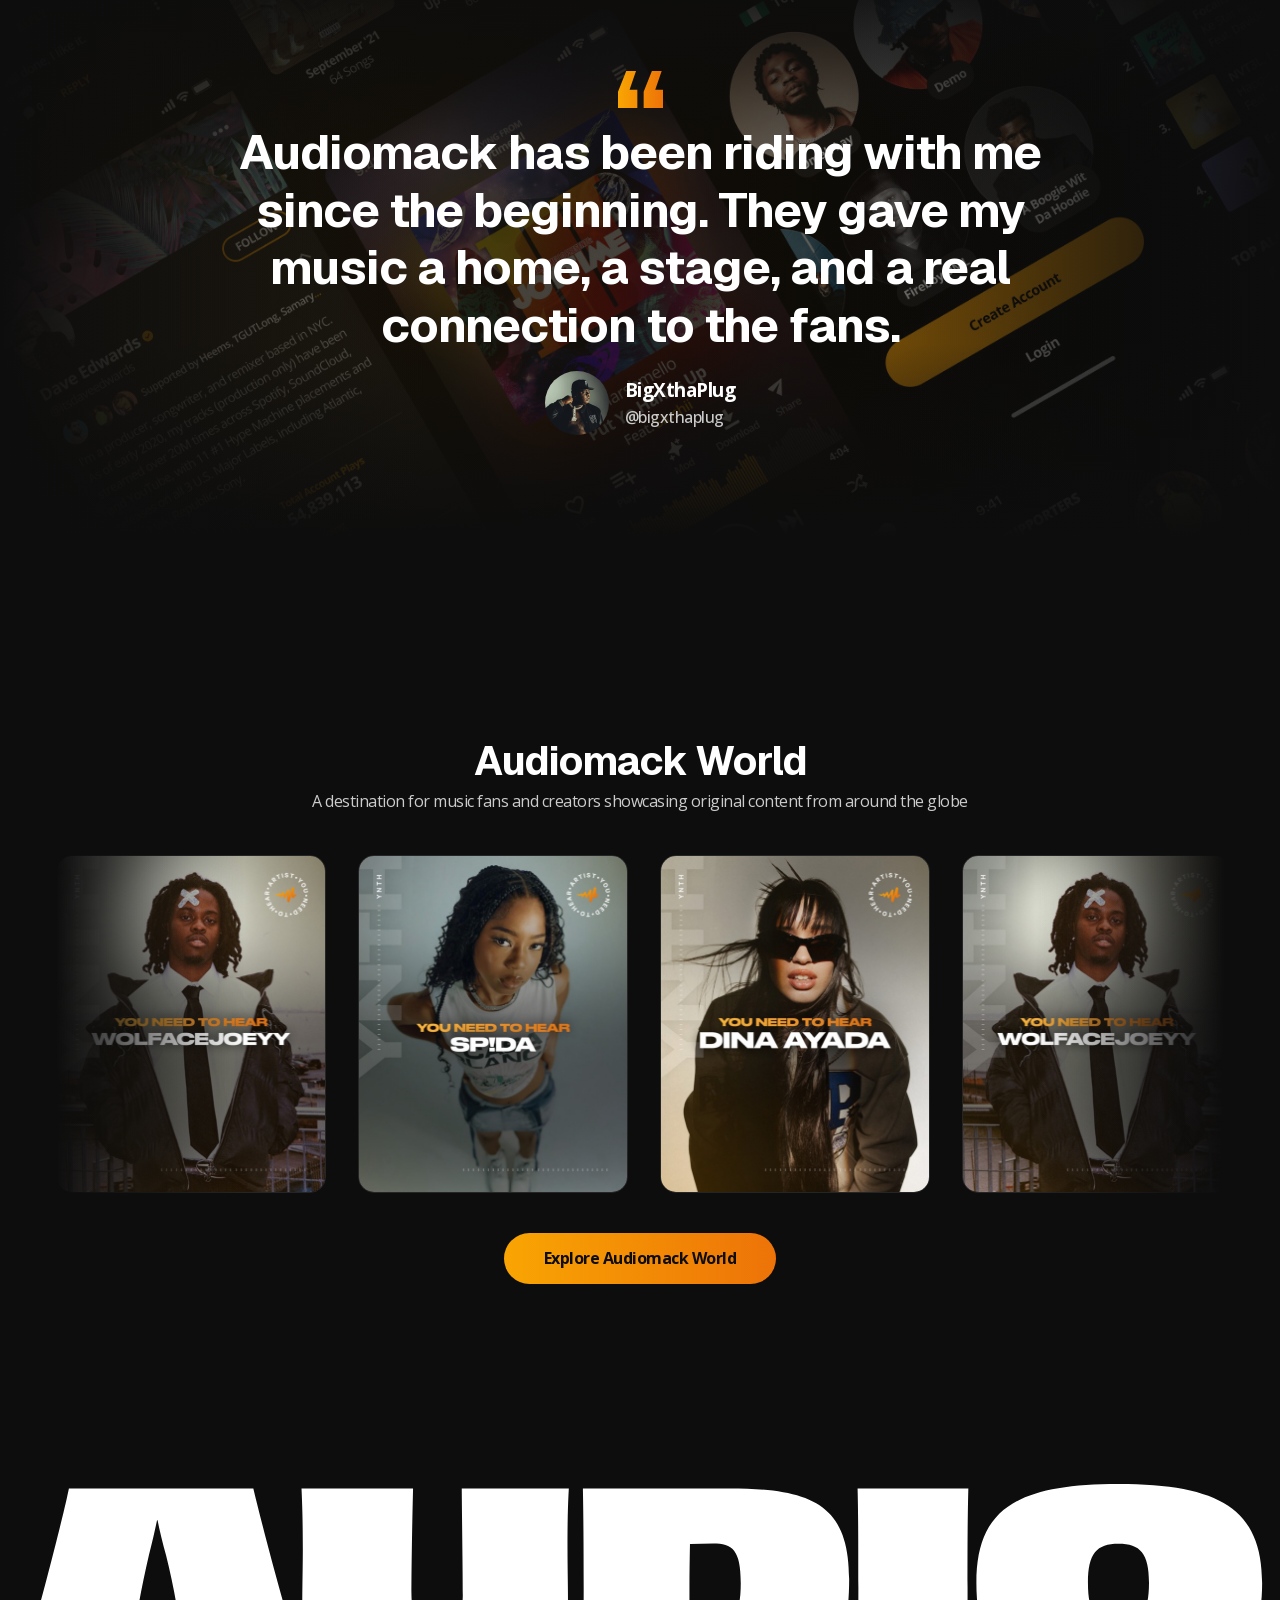
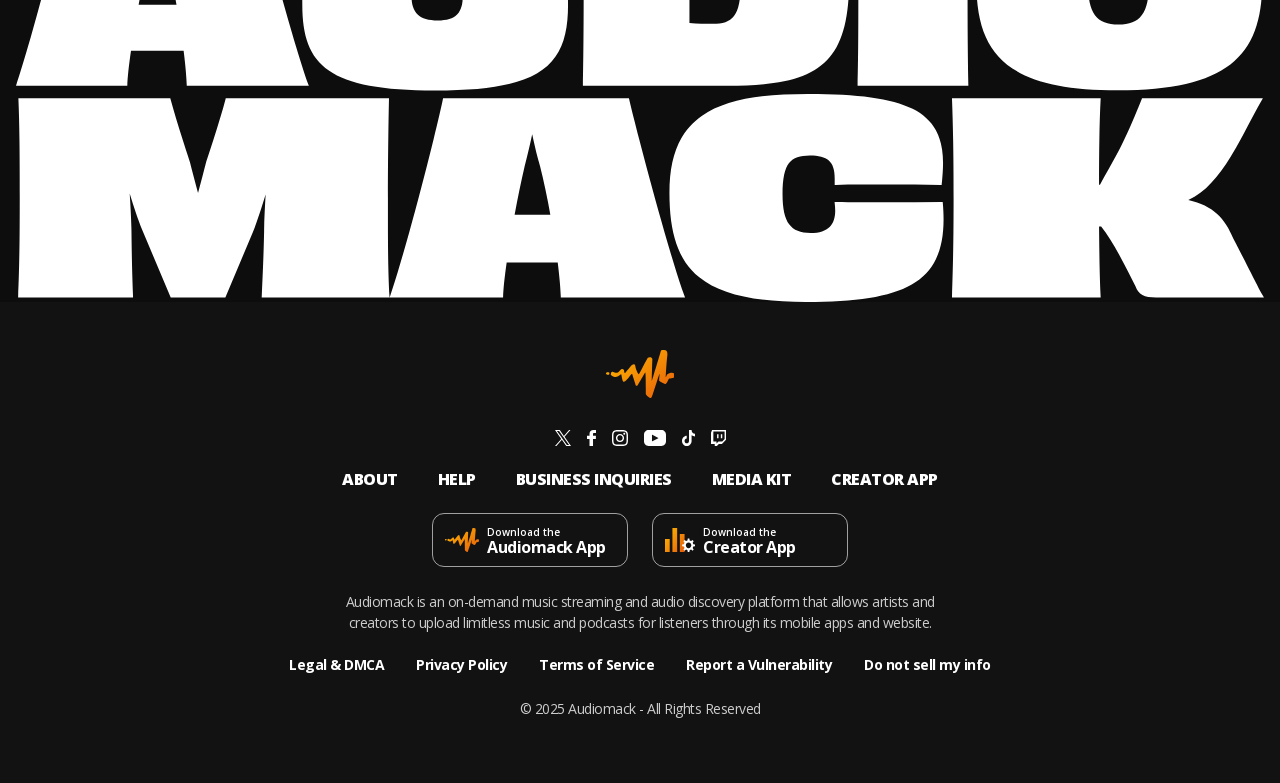
==== commit 3a56391e: "updated the hero with new videos" ====
--- a/index.html
+++ b/index.html
@@ -71,32 +71,32 @@
           <!-- floating artist cards; data-depth is a parallax weight -->
           <div class="hero__cards" data-layer="hero-cards">
             <div class="hero__card" data-depth="0.9"
-                 style="left:20.625%; top:50.401%; width:11.111%; aspect-ratio:160/200; border-radius:16px">
+                 style="left:19.444%; top:52.648%; width:11.111%; aspect-ratio:160/200; border-radius:16px">
               <video src="video/hero-card-1.mp4" poster="img/hero-card-1.jpg"
                      autoplay muted loop playsinline preload="auto" aria-hidden="true"></video>
             </div>
             <div class="hero__card" data-depth="0.45"
-                 style="left:26.181%; top:18.299%; width:7.222%; aspect-ratio:104/130; border-radius:8px">
+                 style="left:24.722%; top:20.546%; width:7.222%; aspect-ratio:104/130; border-radius:8px">
               <video src="video/hero-card-2.mp4" poster="img/hero-card-2.jpg"
                      autoplay muted loop playsinline preload="auto" aria-hidden="true"></video>
             </div>
             <div class="hero__card" data-depth="0.5"
-                 style="left:68.750%; top:60.674%; width:7.222%; aspect-ratio:104/130; border-radius:8px">
+                 style="left:68.264%; top:61.156%; width:7.222%; aspect-ratio:104/130; border-radius:8px">
               <video src="video/hero-card-3.mp4" poster="img/hero-card-3.jpg"
                      autoplay muted loop playsinline preload="auto" aria-hidden="true"></video>
             </div>
             <div class="hero__card" data-depth="0.75"
-                 style="left:45.556%; top:76.084%; width:12.083%; aspect-ratio:174/98; border-radius:8px">
+                 style="left:45.972%; top:71.589%; width:12.083%; aspect-ratio:174/98; border-radius:8px">
               <video src="video/hero-card-4.mp4" poster="img/hero-card-4.jpg"
                      autoplay muted loop playsinline preload="auto" aria-hidden="true"></video>
             </div>
             <div class="hero__card" data-depth="0.6"
-                 style="left:42.431%; top:3.692%; width:9.028%; aspect-ratio:130/162; border-radius:8px">
+                 style="left:40.486%; top:5.136%; width:19.444%; aspect-ratio:280/157.701; border-radius:12.874px">
               <video src="video/hero-card-5.mp4" poster="img/hero-card-5.jpg"
                      autoplay muted loop playsinline preload="auto" aria-hidden="true"></video>
             </div>
             <div class="hero__card" data-depth="1"
-                 style="left:65.972%; top:9.310%; width:13.472%; aspect-ratio:194/242; border-radius:16px">
+                 style="left:69.931%; top:10.594%; width:13.472%; aspect-ratio:194/242; border-radius:16px">
               <video src="video/hero-card-6.mp4" poster="img/hero-card-6.jpg"
                      autoplay muted loop playsinline preload="auto" aria-hidden="true"></video>
             </div>
@@ -125,22 +125,23 @@
           <div class="container">
             <div class="stats">
               <div class="stat">
-                <div class="stat__value">
-                  <span class="stat__prefix">$</span><span class="stat__num">50M+</span>
-                </div>
-                <p class="stat__label">Paid to Artists</p>
+                <div class="stat__value"><span class="stat__num">65M+</span></div>
+                <p class="stat__label">Music uploads<br />shared by artists</p>
               </div>
               <div class="stat">
                 <div class="stat__value"><span class="stat__num">60M+</span></div>
-                <p class="stat__label">Monthly Listeners</p>
+                <p class="stat__label">Listeners every<br />month</p>
               </div>
               <div class="stat stat--rank">
-                <div class="stat__value"><span class="stat__num">#1</span></div>
-                <p class="stat__label">App in 20+ Countries</p>
+                <div class="stat__value">
+                  <span class="stat__num">#1</span>
+                  <span class="stat__rank-label">Music App<br />in 20+ Countries</span>
+                </div>
+                <p class="stat__label">A global community<br />moving music forward</p>
               </div>
               <div class="stat">
-                <div class="stat__value"><span class="stat__num">65M+</span></div>
-                <p class="stat__label">Music Uploads</p>
+                <div class="stat__value"><span class="stat__num">$50M+</span></div>
+                <p class="stat__label">Paid to Artists</p>
               </div>
             </div>
           </div>
--- a/styles.css
+++ b/styles.css
@@ -535,6 +535,21 @@
   animation: hero-pop 0.85s cubic-bezier(0.22, 1, 0.36, 1) 1.86s both;
 }
 
+/* main.js hangs `is-holding` on <html> while the card videos buffer, parking
+   the whole entrance — nav included — at its hidden first frame so the cards
+   never arrive as stills that start moving a beat later. On release the time
+   spent holding is credited against these delays (up to the 1.5s hold), so
+   the wait runs inside the designed pause, not after it. The class only ever
+   comes from script, so a no-JS load plays the cascade on its usual clock. */
+.is-holding .nav,
+.is-holding .hero__type,
+.is-holding .hero__title-line,
+.is-holding .hero__lede,
+.is-holding .hero__actions,
+.is-holding .hero__card {
+  animation-play-state: paused;
+}
+
 @keyframes hero-fade {
   from {
     opacity: 0;
@@ -618,6 +633,14 @@
   }
 }
 
+/* main.js holds the reveal here until the block actually scrolls into view,
+   then releases it. Pausing also freezes the animation-delay countdown, so the
+   cascade timing survives intact when the block is visible from the start.
+   Without JS the class is never added and the reveal runs on its own. */
+.stats--hold {
+  animation-play-state: paused;
+}
+
 .stat {
   position: relative;
   flex: 1 0 0;
@@ -643,39 +666,42 @@
 
 .stat__value {
   display: flex;
-  align-items: flex-end;
+  align-items: center;
   justify-content: center;
+  gap: 4px;
   font-family: var(--font-display);
   font-weight: 700;
   line-height: 1.2;
+}
+
+.stat__num {
+  font-size: 56px;
+  letter-spacing: -1.5px;
+  white-space: nowrap;
   background-image: var(--brand-gradient);
   -webkit-background-clip: text;
   background-clip: text;
   color: transparent;
 }
 
-.stat__num {
-  font-size: 56px;
-  letter-spacing: -1.5px;
-  white-space: nowrap;
-}
-
-/* the "$" is set smaller and sits on the baseline of the number */
-.stat__prefix {
-  font-size: 40px;
-  letter-spacing: -1.5px;
-  padding-bottom: 0.25em;
-}
-
 .stat--rank .stat__num {
   letter-spacing: 4px;
+}
+
+/* inline label next to the "#1" mark */
+.stat__rank-label {
+  font-size: 20px;
+  line-height: 1.1;
+  letter-spacing: -0.8px;
+  color: #fb8d23;
+  text-align: left;
 }
 
 .stat__label {
   margin: 0;
   font-size: 20px;
   font-weight: 600;
-  line-height: 1.6;
+  line-height: 1.3;
   letter-spacing: -0.8px;
 }
 
@@ -1681,12 +1707,12 @@
     letter-spacing: -1px;
   }
 
-  .stat__prefix {
-    font-size: 24px;
-  }
-
   .stat--rank .stat__num {
     letter-spacing: 2px;
+  }
+
+  .stat__rank-label {
+    font-size: 16px;
   }
 
   /* narrow enough to break every label onto two lines, as drawn */
